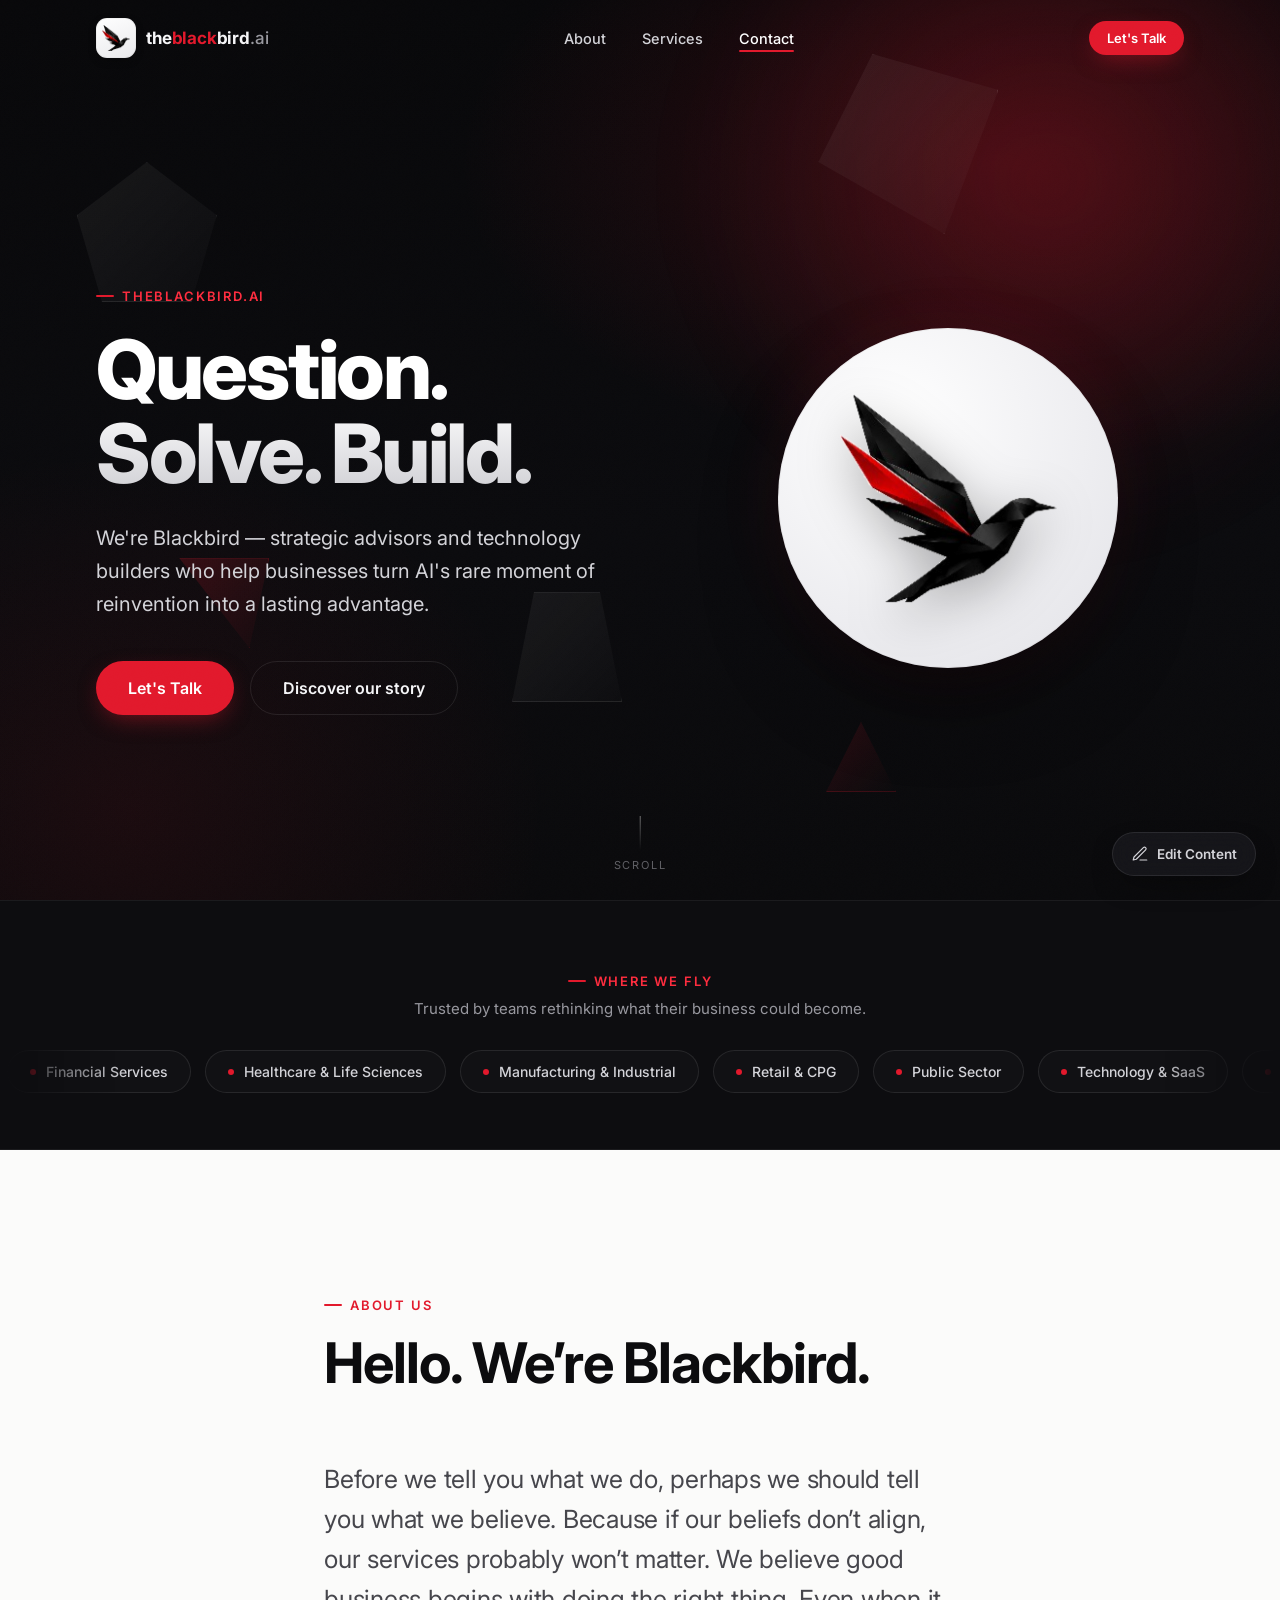
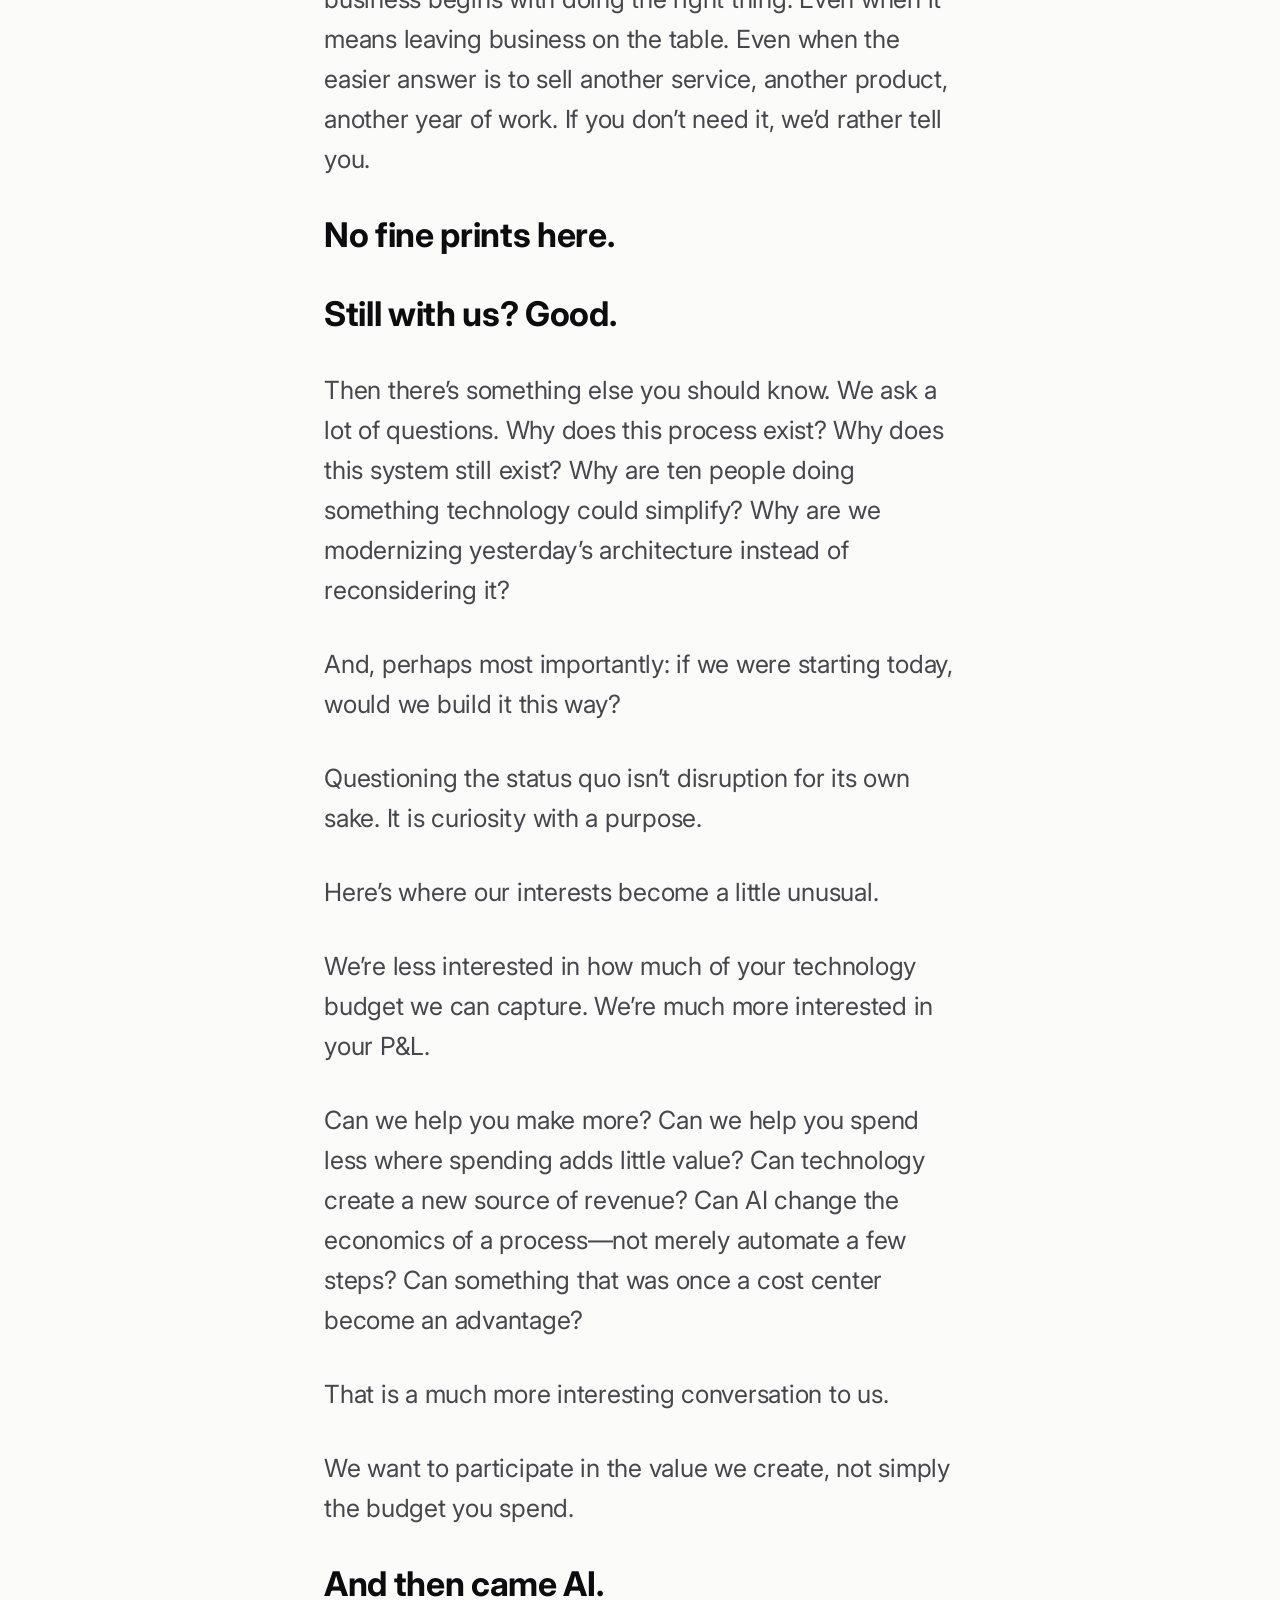
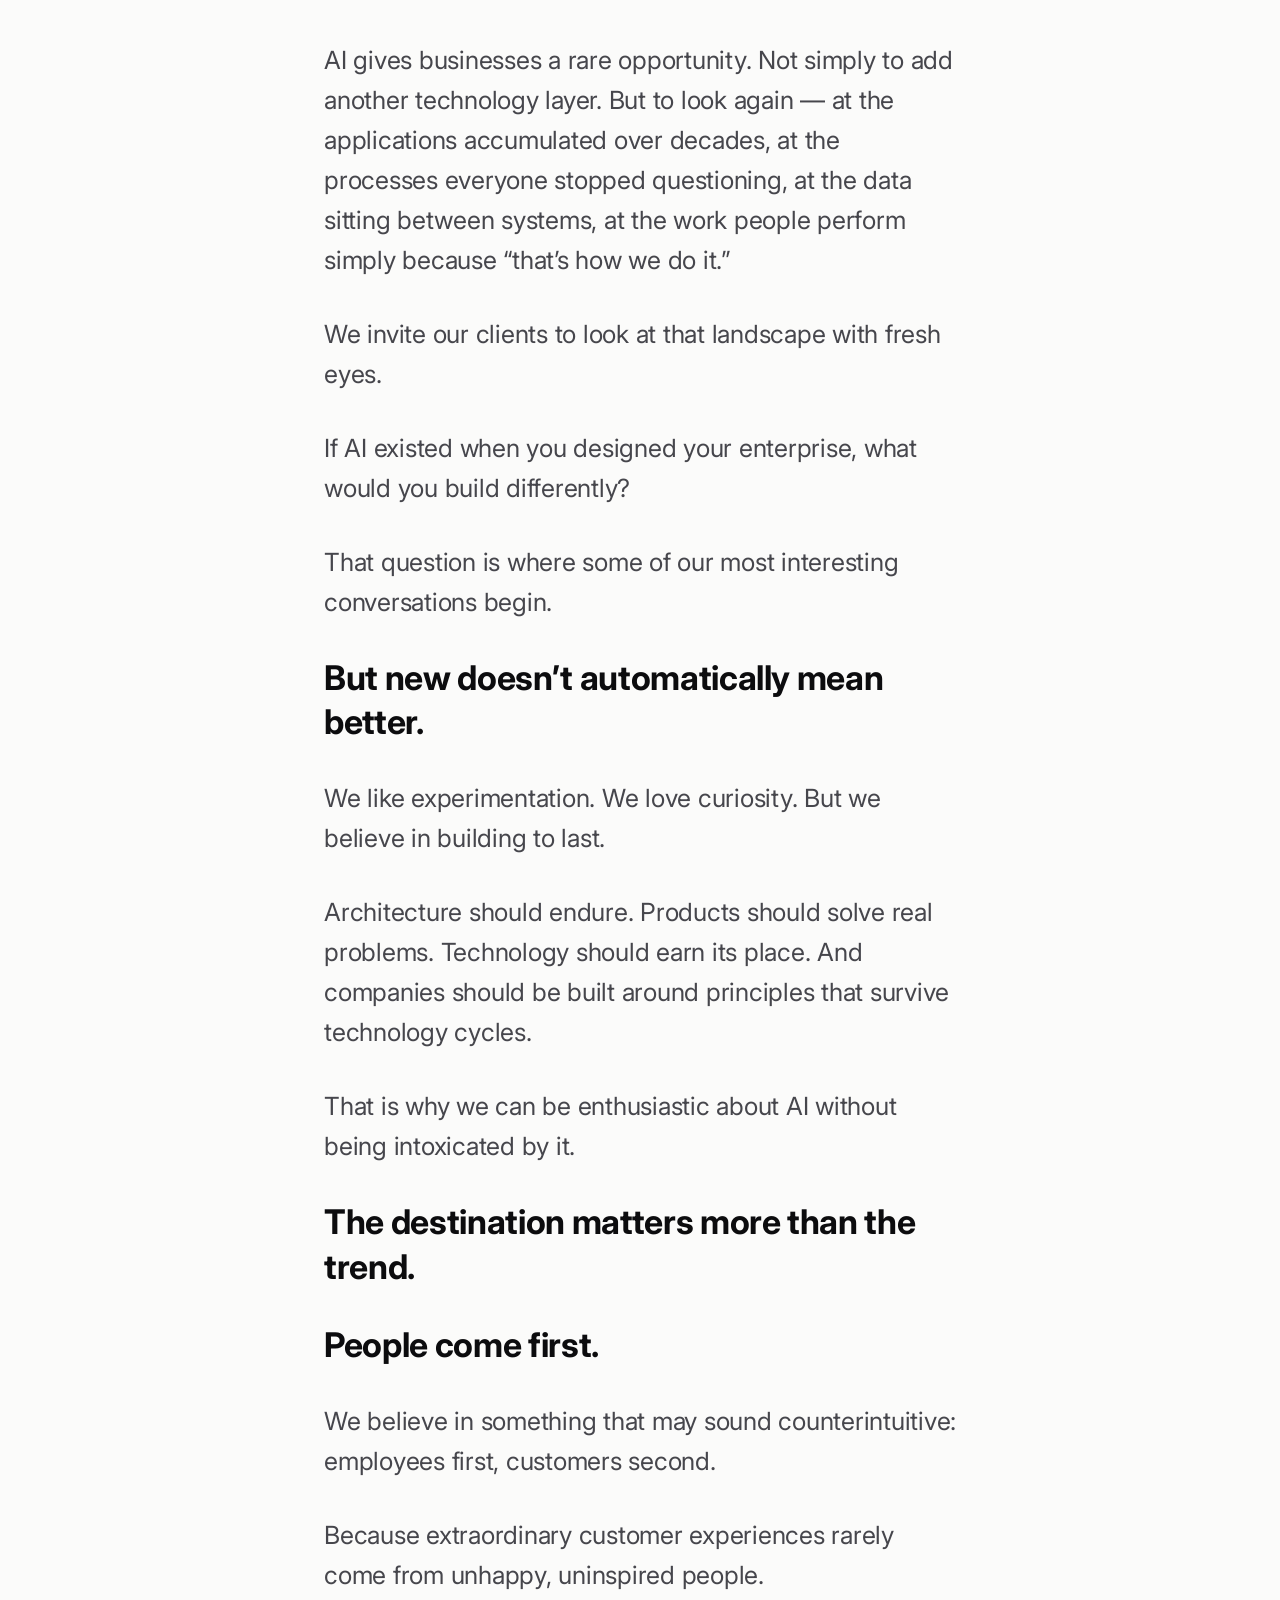
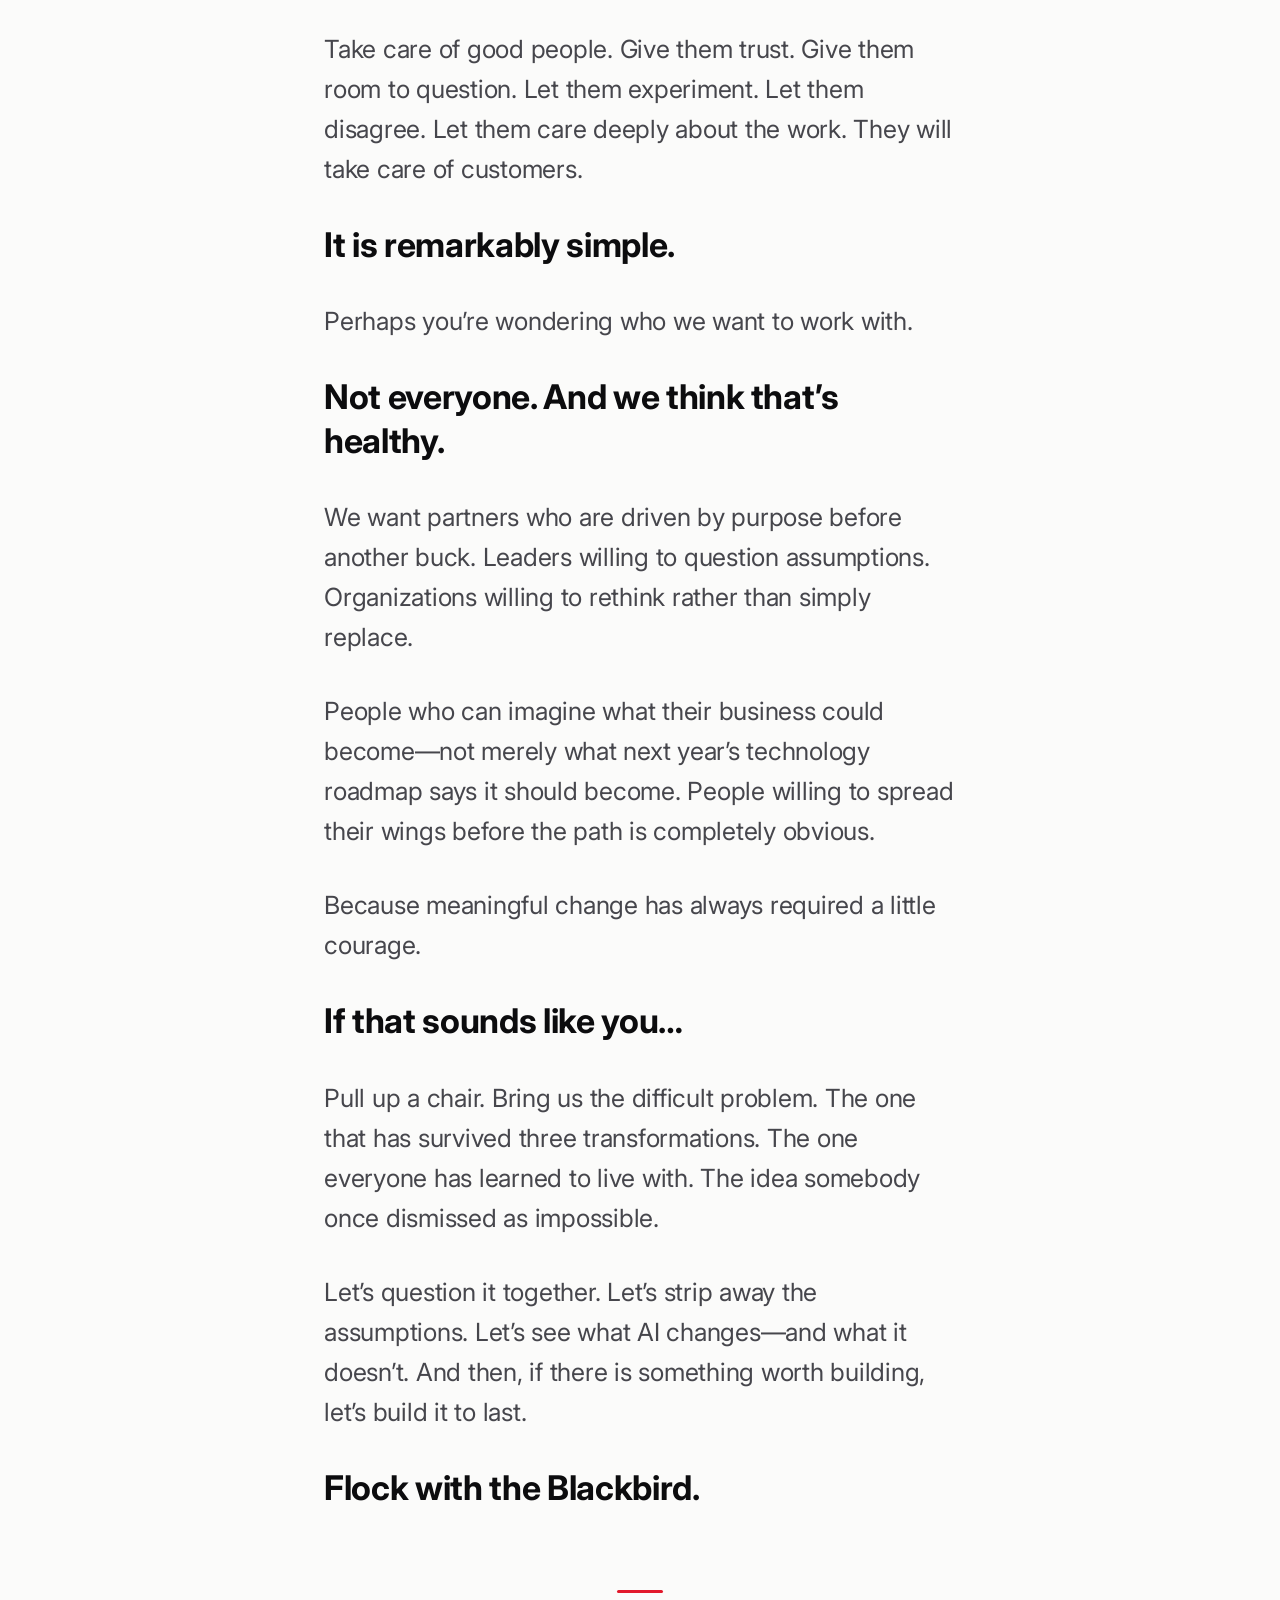
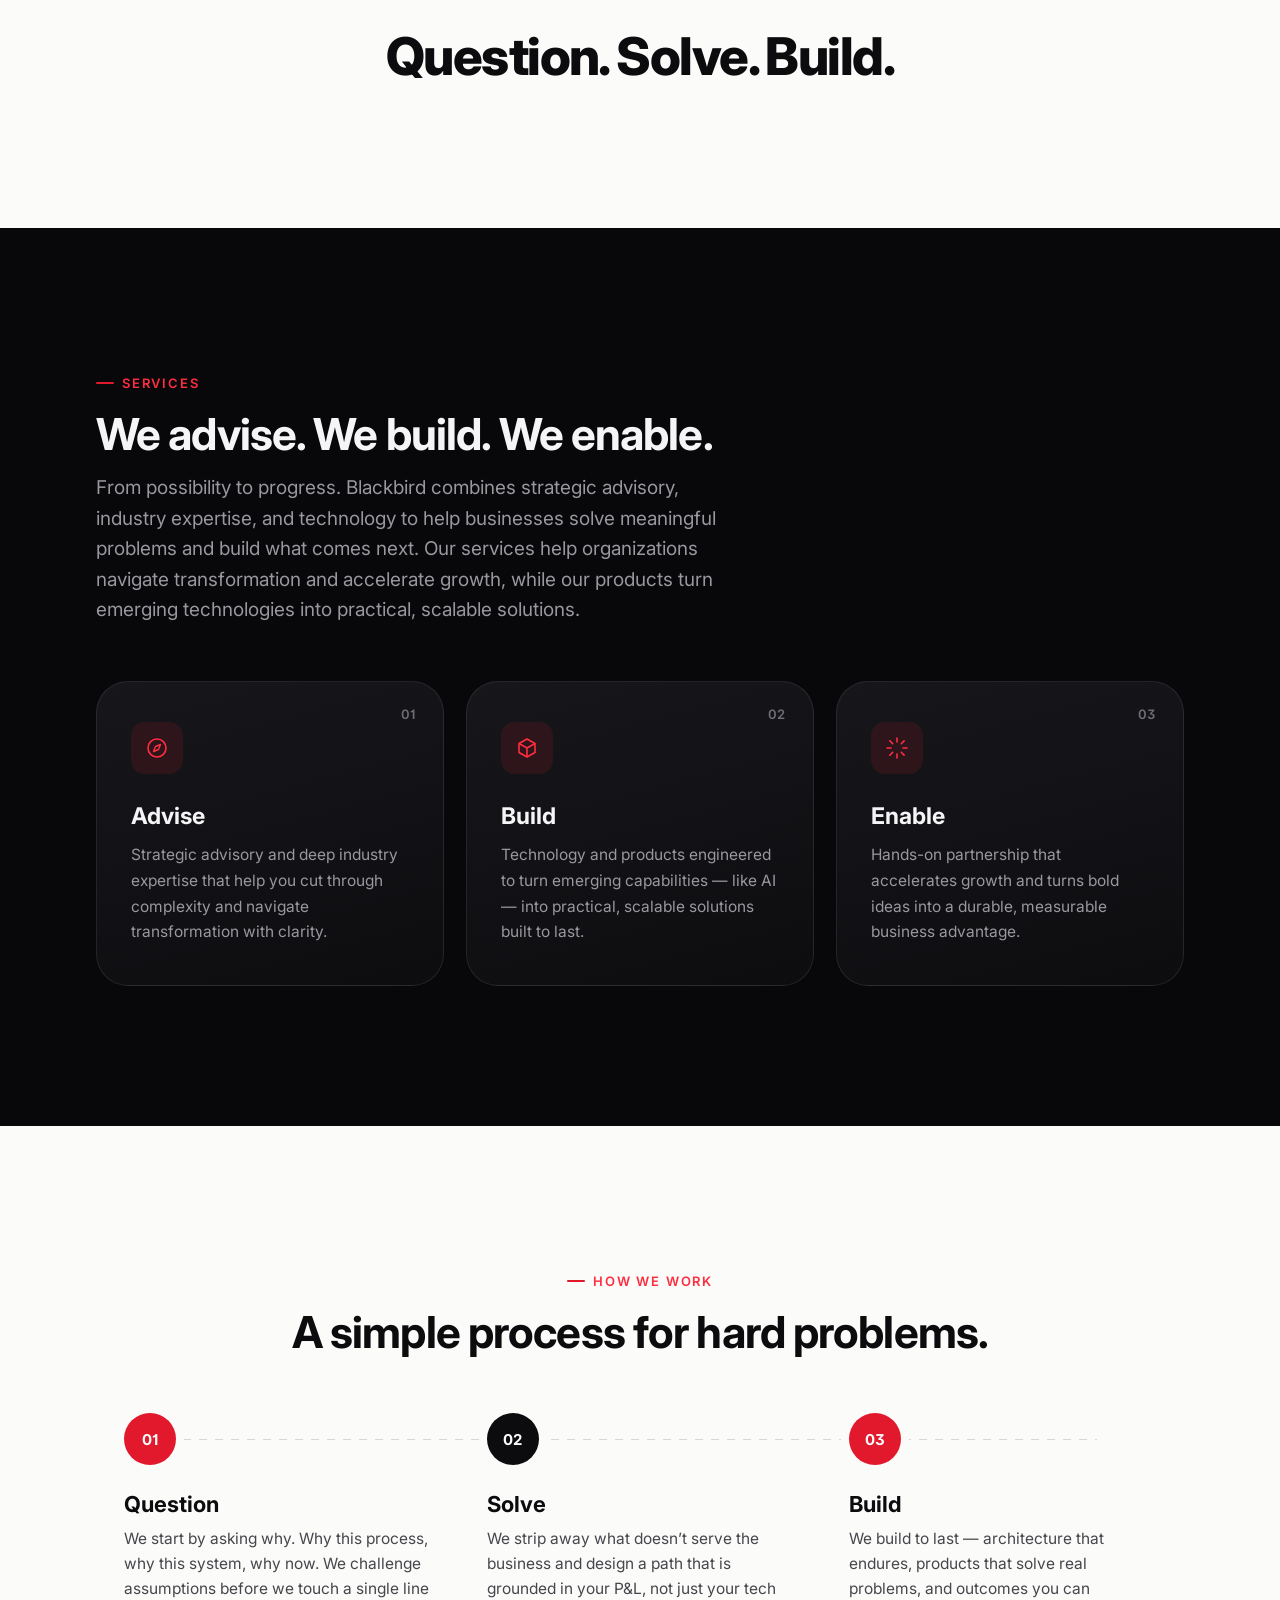
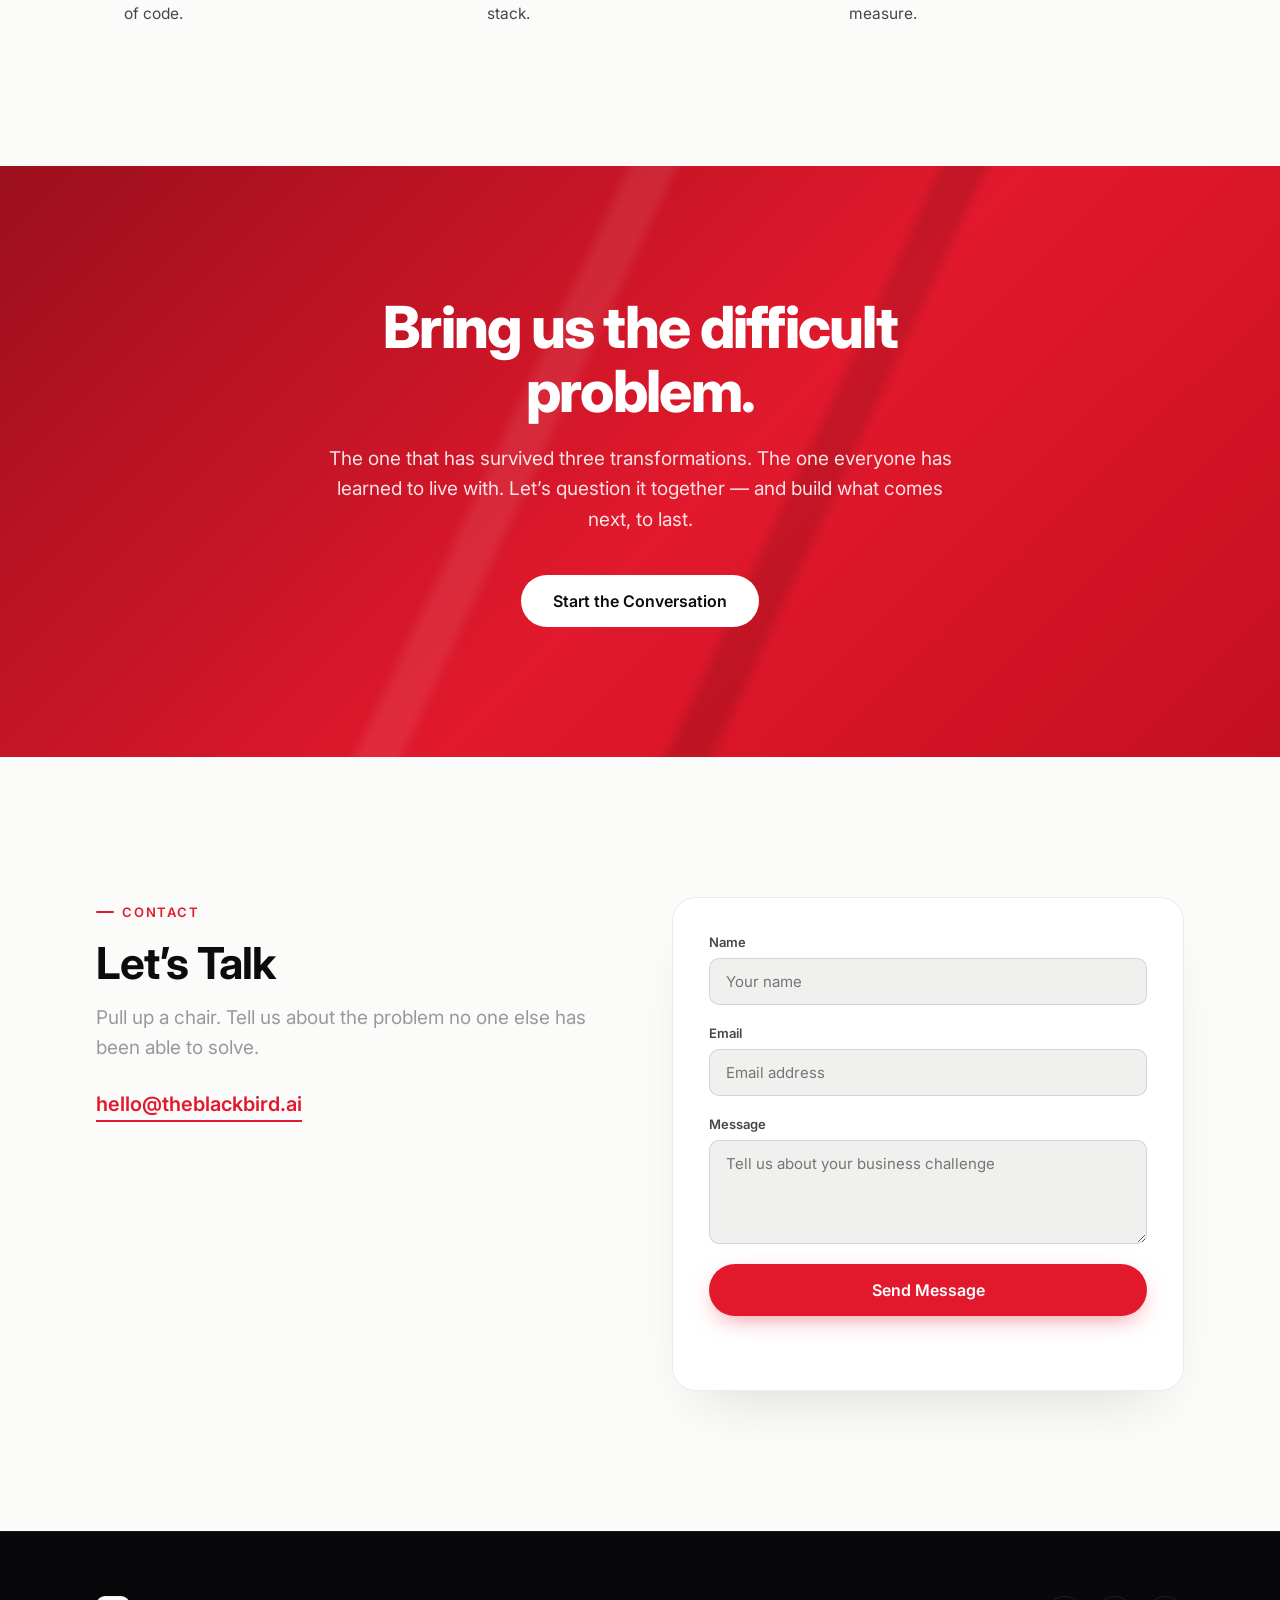
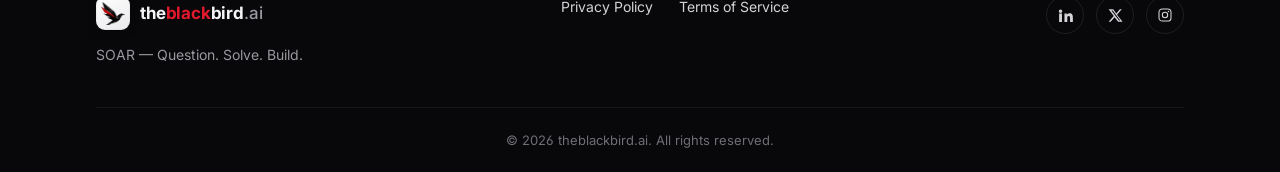
==== index.html @ 2410e918 "Initial Commit" ====
<!DOCTYPE html>
<html lang="en">
<head>
<meta charset="UTF-8" />
<meta name="viewport" content="width=device-width, initial-scale=1.0" />
<title>theblackbird.ai &mdash; Question. Solve. Build.</title>
<meta name="description" content="Blackbird combines strategic advisory, industry expertise, and technology to help businesses solve meaningful problems and build what comes next." />
<meta name="theme-color" content="#0a0a0b" />
<link rel="icon" type="image/png" href="assets/logo-mark.png" />
<link rel="preconnect" href="https://fonts.googleapis.com" />
<link rel="preconnect" href="https://fonts.gstatic.com" crossorigin />
<link href="https://fonts.googleapis.com/css2?family=Inter:wght@300;400;500;600;700;800&display=swap" rel="stylesheet" />
<link rel="stylesheet" href="css/styles.css" />
</head>
<body>
<a class="skip-link" href="#main">Skip to content</a>

<div class="noise-overlay" aria-hidden="true"></div>

<!-- ============ HEADER ============ -->
<header class="site-header" id="site-header">
  <div class="container header-inner">
    <a class="brand" href="#top" aria-label="theblackbird.ai home">
      <span class="logo-chip">
        <img src="assets/logo-mark.png" alt="" class="brand-mark" />
      </span>
      <span class="brand-word">the<span class="accent">black</span>bird<span class="brand-tld">.ai</span></span>
    </a>

    <nav class="main-nav" id="main-nav" aria-label="Primary">
      <ul class="nav-list" id="nav-list" data-list="nav.links"></ul>
    </nav>

    <div class="header-actions">
      <a class="btn btn-primary btn-sm" id="nav-cta" data-bind="nav.ctaLabel" data-bind-attr="href:nav.ctaHref" href="#contact">Let's Talk</a>
      <button class="nav-toggle" id="nav-toggle" aria-label="Open menu" aria-expanded="false" aria-controls="mobile-nav">
        <span></span><span></span><span></span>
      </button>
    </div>
  </div>

  <div class="mobile-nav" id="mobile-nav">
    <ul class="mobile-nav-list" id="mobile-nav-list" data-list="nav.links"></ul>
    <a class="btn btn-primary btn-lg" id="mobile-nav-cta" data-bind="nav.ctaLabel" data-bind-attr="href:nav.ctaHref" href="#contact">Let's Talk</a>
  </div>
</header>

<main id="main">

  <!-- ============ HERO ============ -->
  <section class="hero" id="top">
    <div class="hero-glow" aria-hidden="true"></div>
    <div class="hero-shards" aria-hidden="true">
      <span class="shard shard-1"></span>
      <span class="shard shard-2"></span>
      <span class="shard shard-3"></span>
      <span class="shard shard-4"></span>
      <span class="shard shard-5"></span>
    </div>

    <div class="container hero-inner">
      <div class="hero-copy reveal">
        <p class="eyebrow" data-bind="hero.eyebrow">theblackbird.ai</p>
        <h1 class="hero-heading" data-bind="hero.heading">Question. Solve. Build.</h1>
        <p class="hero-sub" data-bind="hero.subheading">
          We're Blackbird &mdash; strategic advisors and technology builders who help
          businesses turn AI's rare moment of reinvention into a lasting advantage.
        </p>
        <div class="hero-ctas">
          <a class="btn btn-primary btn-lg" data-bind="hero.primaryCtaLabel" data-bind-attr="href:hero.primaryCtaHref" href="#contact">Let's Talk</a>
          <a class="btn btn-ghost btn-lg" data-bind="hero.secondaryCtaLabel" data-bind-attr="href:hero.secondaryCtaHref" href="#about">
            <span data-bind="hero.secondaryCtaLabel">Discover our story</span>
            <svg width="16" height="16" viewBox="0 0 16 16" fill="none"><path d="M3 8h10M9 4l4 4-4 4" stroke="currentColor" stroke-width="1.5" stroke-linecap="round" stroke-linejoin="round"/></svg>
          </a>
        </div>
      </div>

      <div class="hero-visual reveal" id="hero-visual">
        <div class="hero-visual-glow"></div>
        <div class="hero-logo-plate">
          <img src="assets/logo-mark.png" alt="Blackbird logo mark" class="hero-logo" id="hero-logo" />
        </div>
      </div>
    </div>

    <div class="scroll-cue" aria-hidden="true">
      <span></span>
      <p>Scroll</p>
    </div>
  </section>

  <!-- ============ INDUSTRIES / SOCIAL PROOF ============ -->
  <section class="industries" id="industries">
    <div class="container">
      <p class="eyebrow eyebrow-center" data-bind="industries.heading">Where We Fly</p>
      <p class="industries-sub" data-bind="industries.subheading">Trusted by teams rethinking what their business could become.</p>
    </div>
    <div class="marquee" aria-hidden="false">
      <div class="marquee-track" id="industries-track" data-list="industries.items"></div>
      <div class="marquee-track" id="industries-track-2" data-list="industries.items" aria-hidden="true"></div>
    </div>
  </section>

  <!-- ============ ABOUT (manifesto scroll) ============ -->
  <section class="about" id="about">
    <div class="container about-inner">
      <p class="eyebrow" data-bind="about.eyebrow">About Us</p>
      <h2 class="section-heading" data-bind="about.heading">Hello. We&rsquo;re Blackbird.</h2>

      <div class="about-copy" id="about-copy" data-list="about.paragraphs"></div>

      <p class="about-closing" data-bind="about.closingLine">Question. Solve. Build.</p>
    </div>
  </section>

  <!-- ============ SERVICES (bento) ============ -->
  <section class="services" id="services">
    <div class="container">
      <div class="section-head">
        <p class="eyebrow" data-bind="services.eyebrow">Services</p>
        <h2 class="section-heading" data-bind="services.heading">We advise. We build. We enable.</h2>
        <p class="section-sub" data-bind="services.subheading">From possibility to progress.</p>
      </div>

      <div class="bento-grid" id="pillars-grid" data-list="services.pillars"></div>
    </div>
  </section>

  <!-- ============ HOW WE WORK (timeline) ============ -->
  <section class="timeline-section" id="how-it-works">
    <div class="container">
      <div class="section-head">
        <p class="eyebrow" data-bind="timeline.eyebrow">How We Work</p>
        <h2 class="section-heading" data-bind="timeline.heading">A simple process for hard problems.</h2>
      </div>

      <div class="timeline" id="timeline-list" data-list="timeline.steps"></div>
    </div>
  </section>

  <!-- ============ CLOSING CTA ============ -->
  <section class="closing-cta">
    <div class="closing-shards" aria-hidden="true"></div>
    <div class="container closing-inner">
      <h2 class="closing-heading" data-bind="closing.heading">Bring us the difficult problem.</h2>
      <p class="closing-sub" data-bind="closing.subheading">The one that has survived three transformations.</p>
      <a class="btn btn-invert btn-lg" data-bind="closing.ctaLabel" data-bind-attr="href:closing.ctaHref" href="#contact">Start the Conversation</a>
    </div>
  </section>

  <!-- ============ CONTACT ============ -->
  <section class="contact" id="contact">
    <div class="container contact-inner">
      <div class="contact-info reveal">
        <p class="eyebrow" data-bind="contact.eyebrow">Contact</p>
        <h2 class="section-heading" data-bind="contact.heading">Let&rsquo;s Talk</h2>
        <p class="section-sub" data-bind="contact.subheading">Pull up a chair. Tell us about the problem no one else has been able to solve.</p>
        <a class="contact-email" id="contact-email" data-bind="contact.email" data-bind-attr="href:contact.emailHref" href="mailto:hello@theblackbird.ai">hello@theblackbird.ai</a>
      </div>

      <form class="contact-form reveal" id="contact-form">
        <div class="field">
          <label for="cf-name">Name</label>
          <input type="text" id="cf-name" name="name" required data-bind-attr="placeholder:contact.formNamePlaceholder" placeholder="Your name" />
        </div>
        <div class="field">
          <label for="cf-email">Email</label>
          <input type="email" id="cf-email" name="email" required data-bind-attr="placeholder:contact.formEmailPlaceholder" placeholder="Email address" />
        </div>
        <div class="field">
          <label for="cf-message">Message</label>
          <textarea id="cf-message" name="message" rows="4" required data-bind-attr="placeholder:contact.formMessagePlaceholder" placeholder="Tell us about your business challenge"></textarea>
        </div>
        <button type="submit" class="btn btn-primary btn-lg btn-block" id="contact-submit">
          <span data-bind="contact.ctaLabel">Send Message</span>
        </button>
        <p class="form-note" id="form-note" role="status" aria-live="polite"></p>
      </form>
    </div>
  </section>

</main>

<!-- ============ FOOTER ============ -->
<footer class="site-footer">
  <div class="container footer-inner">
    <div class="footer-brand">
      <a class="brand" href="#top" aria-label="theblackbird.ai home">
        <span class="logo-chip logo-chip-sm">
          <img src="assets/logo-mark.png" alt="" class="brand-mark" />
        </span>
        <span class="brand-word">the<span class="accent">black</span>bird<span class="brand-tld">.ai</span></span>
      </a>
      <p class="footer-tagline"><span data-bind="footer.tagline">SOAR</span> &mdash; <span data-bind="footer.description">Question. Solve. Build.</span></p>
    </div>

    <ul class="footer-links" id="footer-links" data-list="footer.links"></ul>

    <ul class="footer-social" id="footer-social" data-list="footer.social"></ul>
  </div>
  <div class="container">
    <p class="footer-copyright" id="footer-copyright" data-bind="footer.copyright">&copy; 2026 theblackbird.ai. All rights reserved.</p>
  </div>
</footer>

<a class="admin-fab" href="admin.html" title="Edit site content" aria-label="Edit site content">
  <svg width="18" height="18" viewBox="0 0 24 24" fill="none"><path d="M12 20h9" stroke="currentColor" stroke-width="1.6" stroke-linecap="round"/><path d="M16.5 3.5a2.12 2.12 0 0 1 3 3L7 19l-4 1 1-4L16.5 3.5Z" stroke="currentColor" stroke-width="1.6" stroke-linecap="round" stroke-linejoin="round"/></svg>
  <span>Edit Content</span>
</a>

<script src="js/content.js"></script>
<script src="js/content-store.js"></script>
<script src="js/main.js"></script>
</body>
</html>
---- css/styles.css ----
/* ==========================================================================
   theblackbird.ai — Stylesheet
   Design language: dark obsidian + crimson accent + off-white, inspired by
   the faceted Blackbird logo. Apple-style pacing: generous whitespace,
   large type, alternating light/dark sections, subtle motion.
   ========================================================================== */

/* ---------- Reset ---------- */
*, *::before, *::after { box-sizing: border-box; }
html { scroll-behavior: smooth; }
body, h1, h2, h3, h4, p, figure, blockquote, ul, ol, dl, dd { margin: 0; }
ul, ol { padding: 0; list-style: none; }
img, svg { display: block; max-width: 100%; }
a { color: inherit; text-decoration: none; }
button, input, textarea { font: inherit; color: inherit; }
button { cursor: pointer; background: none; border: none; }

/* ---------- Design tokens ---------- */
:root {
  --c-black: #08080a;
  --c-black-soft: #0d0d10;
  --c-charcoal: #17171b;
  --c-charcoal-2: #202024;
  --c-line: rgba(255, 255, 255, 0.09);
  --c-line-soft: rgba(255, 255, 255, 0.06);
  --c-white: #f5f5f7;
  --c-white-dim: #d3d3d8;
  --c-muted: #98989f;
  --c-muted-dark: #6e6e76;
  --c-red: #e2192c;
  --c-red-bright: #ff2d3f;
  --c-red-dark: #9c0f1e;
  --c-paper: #fbfbfa;
  --c-paper-dim: #f0f0ee;
  --c-ink: #0c0c0e;
  --c-ink-soft: #46464c;

  --radius-xl: 32px;
  --radius-lg: 24px;
  --radius-md: 16px;
  --radius-sm: 10px;
  --radius-pill: 999px;

  --container: 1216px;
  --gutter: clamp(20px, 5vw, 64px);

  --font: "Inter", -apple-system, BlinkMacSystemFont, "Segoe UI", Helvetica, Arial, sans-serif;

  --ease: cubic-bezier(0.22, 1, 0.36, 1);
  --dur-fast: 0.25s;
  --dur-med: 0.55s;
  --dur-slow: 0.9s;
}

/* ---------- Base ---------- */
html, body { height: 100%; }
body {
  font-family: var(--font);
  background: var(--c-black);
  color: var(--c-white);
  -webkit-font-smoothing: antialiased;
  -moz-osx-font-smoothing: grayscale;
  font-feature-settings: "ss01" on, "cv01" on;
  overflow-x: hidden;
}

.container {
  width: 100%;
  max-width: var(--container);
  margin-inline: auto;
  padding-inline: var(--gutter);
}

.skip-link {
  position: absolute;
  left: -999px;
  top: 0;
  background: var(--c-red);
  color: #fff;
  padding: 12px 20px;
  border-radius: 0 0 8px 0;
  z-index: 999;
}
.skip-link:focus { left: 0; }

.noise-overlay {
  position: fixed;
  inset: 0;
  pointer-events: none;
  z-index: 9999;
  opacity: 0.025;
  mix-blend-mode: overlay;
  background-image: url("data:image/svg+xml,%3Csvg xmlns='http://www.w3.org/2000/svg' width='120' height='120'%3E%3Cfilter id='n'%3E%3CfeTurbulence type='fractalNoise' baseFrequency='0.9' numOctaves='2' stitchTiles='stitch'/%3E%3C/filter%3E%3Crect width='100%25' height='100%25' filter='url(%23n)'/%3E%3C/svg%3E");
}

::selection { background: var(--c-red); color: #fff; }

/* ---------- Eyebrow / headings ---------- */
.eyebrow {
  display: inline-flex;
  align-items: center;
  gap: 8px;
  font-size: 13px;
  font-weight: 600;
  letter-spacing: 0.14em;
  text-transform: uppercase;
  color: var(--c-red-bright);
  margin-bottom: 18px;
}
.eyebrow::before {
  content: "";
  width: 18px;
  height: 2px;
  background: var(--c-red);
  border-radius: 2px;
}
.eyebrow-center { justify-content: center; width: 100%; display: flex; }
.about .eyebrow, .contact-info .eyebrow { color: var(--c-red); }

.section-heading {
  font-size: clamp(28px, 4vw, 44px);
  font-weight: 700;
  letter-spacing: -0.02em;
  line-height: 1.15;
}
.section-sub {
  margin-top: 14px;
  font-size: clamp(16px, 1.6vw, 19px);
  color: var(--c-muted);
  max-width: 620px;
  line-height: 1.6;
}
.section-head { margin-bottom: 56px; }
.section-head.center { text-align: center; margin-inline: auto; }

/* ---------- Buttons ---------- */
.btn {
  display: inline-flex;
  align-items: center;
  justify-content: center;
  gap: 8px;
  font-weight: 600;
  font-size: 15px;
  border-radius: var(--radius-pill);
  padding: 14px 28px;
  transition: transform var(--dur-fast) var(--ease), box-shadow var(--dur-fast) var(--ease), background var(--dur-fast) var(--ease), color var(--dur-fast) var(--ease), border-color var(--dur-fast) var(--ease);
  white-space: nowrap;
}
.btn svg { transition: transform var(--dur-fast) var(--ease); }
.btn:hover svg { transform: translateX(3px); }
.btn:active { transform: scale(0.97); }

.btn-primary {
  background: var(--c-red);
  color: #fff;
  box-shadow: 0 8px 24px -8px rgba(226, 25, 44, 0.55);
}
.btn-primary:hover { background: var(--c-red-bright); box-shadow: 0 10px 30px -6px rgba(255, 45, 63, 0.65); transform: translateY(-2px); }

.btn-ghost {
  background: transparent;
  color: var(--c-white);
  border: 1px solid var(--c-line);
}
.btn-ghost:hover { border-color: rgba(255,255,255,0.35); background: rgba(255,255,255,0.04); transform: translateY(-2px); }

.btn-invert {
  background: #fff;
  color: var(--c-ink);
}
.btn-invert:hover { background: var(--c-ink); color: #fff; transform: translateY(-2px); }

.btn-sm { padding: 9px 18px; font-size: 13px; }
.btn-lg { padding: 16px 32px; font-size: 16px; }
.btn-block { width: 100%; }

/* ---------- Header ---------- */
.site-header {
  position: fixed;
  inset-inline: 0;
  top: 0;
  z-index: 500;
  padding-block: 18px;
  transition: padding var(--dur-fast) var(--ease), background var(--dur-fast) var(--ease), border-color var(--dur-fast) var(--ease);
  border-bottom: 1px solid transparent;
}
.site-header.scrolled {
  padding-block: 12px;
  background: rgba(8, 8, 10, 0.72);
  backdrop-filter: blur(18px) saturate(160%);
  -webkit-backdrop-filter: blur(18px) saturate(160%);
  border-bottom: 1px solid var(--c-line-soft);
}
.header-inner { display: flex; align-items: center; justify-content: space-between; gap: 24px; }

.brand { display: flex; align-items: center; gap: 10px; }
.logo-chip {
  display: inline-flex;
  align-items: center;
  justify-content: center;
  width: 40px;
  height: 40px;
  flex-shrink: 0;
  background: linear-gradient(155deg, #ffffff, #e9e9ec);
  border-radius: 11px;
  padding: 6px;
  box-shadow: 0 3px 10px -2px rgba(0,0,0,0.35), inset 0 0 0 1px rgba(0,0,0,0.04);
}
.logo-chip-sm { width: 34px; height: 34px; border-radius: 9px; padding: 5px; }
.brand-mark { width: 100%; height: 100%; object-fit: contain; display: block; }
.brand-word { font-weight: 700; font-size: 17px; letter-spacing: -0.01em; }
.brand-word .accent { color: var(--c-red); }
.brand-word .brand-tld { color: var(--c-muted); font-weight: 500; }

.main-nav { display: flex; }
.nav-list { display: flex; gap: 4px; }
.nav-list li a {
  display: inline-block;
  padding: 9px 16px;
  font-size: 14.5px;
  font-weight: 500;
  color: var(--c-white-dim);
  border-radius: var(--radius-pill);
  transition: color var(--dur-fast) var(--ease), background var(--dur-fast) var(--ease);
  position: relative;
}
.nav-list li a:hover { color: #fff; background: rgba(255,255,255,0.06); }
.nav-list li a.active { color: #fff; }
.nav-list li a.active::after {
  content: "";
  position: absolute;
  left: 16px; right: 16px; bottom: 4px;
  height: 2px;
  background: var(--c-red);
  border-radius: 2px;
}

.header-actions { display: flex; align-items: center; gap: 14px; }

.nav-toggle {
  display: none;
  flex-direction: column;
  gap: 5px;
  padding: 8px;
}
.nav-toggle span { width: 22px; height: 2px; background: #fff; border-radius: 2px; transition: transform var(--dur-fast) var(--ease), opacity var(--dur-fast) var(--ease); }
.nav-toggle[aria-expanded="true"] span:nth-child(1) { transform: translateY(7px) rotate(45deg); }
.nav-toggle[aria-expanded="true"] span:nth-child(2) { opacity: 0; }
.nav-toggle[aria-expanded="true"] span:nth-child(3) { transform: translateY(-7px) rotate(-45deg); }

.mobile-nav {
  position: fixed;
  inset: 0;
  top: 0;
  background: rgba(8,8,10,0.98);
  backdrop-filter: blur(20px);
  display: flex;
  flex-direction: column;
  align-items: center;
  justify-content: center;
  gap: 28px;
  transform: translateY(-100%);
  opacity: 0;
  transition: transform var(--dur-med) var(--ease), opacity var(--dur-med) var(--ease);
  z-index: 400;
  pointer-events: none;
}
.mobile-nav.open { transform: translateY(0); opacity: 1; pointer-events: auto; }
.mobile-nav-list { display: flex; flex-direction: column; align-items: center; gap: 10px; }
.mobile-nav-list a { font-size: 28px; font-weight: 600; padding: 6px 0; }

/* ---------- Reveal animation ---------- */
.reveal, .reveal-line, .reveal-item { opacity: 0; transform: translateY(28px); transition: opacity var(--dur-slow) var(--ease), transform var(--dur-slow) var(--ease); }
.reveal.in-view, .reveal-line.in-view, .reveal-item.in-view { opacity: 1; transform: translateY(0); }

@media (prefers-reduced-motion: reduce) {
  html { scroll-behavior: auto; }
  .reveal, .reveal-line, .reveal-item, .shard, .marquee-track { transition: none !important; animation: none !important; transform: none !important; opacity: 1 !important; }
}

/* ---------- Hero ---------- */
.hero {
  position: relative;
  min-height: 100svh;
  display: flex;
  align-items: center;
  padding-top: 96px;
  overflow: hidden;
  background:
    radial-gradient(ellipse 900px 500px at 78% 18%, rgba(226,25,44,0.16), transparent 60%),
    radial-gradient(ellipse 700px 600px at 10% 90%, rgba(226,25,44,0.08), transparent 60%),
    linear-gradient(180deg, #08080a 0%, #0b0b0e 60%, #0a0a0c 100%);
}
.hero-glow {
  position: absolute;
  top: -20%; right: -10%;
  width: 720px; height: 720px;
  background: radial-gradient(circle, rgba(226,25,44,0.22) 0%, transparent 70%);
  filter: blur(40px);
  pointer-events: none;
}
.hero-shards { position: absolute; inset: 0; pointer-events: none; }
.shard {
  position: absolute;
  background: linear-gradient(135deg, rgba(255,255,255,0.06), rgba(255,255,255,0.01));
  border: 1px solid rgba(255,255,255,0.07);
  animation: float 9s ease-in-out infinite;
}
.shard-1 { width: 140px; height: 140px; top: 18%; left: 6%; clip-path: polygon(50% 0%, 100% 38%, 82% 100%, 18% 100%, 0% 38%); animation-delay: 0s; }
.shard-2 { width: 90px; height: 90px; top: 62%; left: 14%; clip-path: polygon(0 0, 100% 0, 78% 100%); animation-delay: 1.4s; background: linear-gradient(135deg, rgba(226,25,44,0.18), rgba(226,25,44,0.02)); border-color: rgba(226,25,44,0.18); }
.shard-3 { width: 180px; height: 180px; top: 6%; right: 22%; clip-path: polygon(30% 0, 100% 20%, 70% 100%, 0 60%); animation-delay: 2.6s; }
.shard-4 { width: 70px; height: 70px; bottom: 12%; right: 30%; clip-path: polygon(50% 0, 100% 100%, 0 100%); animation-delay: 0.8s; background: linear-gradient(135deg, rgba(226,25,44,0.14), transparent); border-color: rgba(226,25,44,0.14); }
.shard-5 { width: 110px; height: 110px; bottom: 22%; left: 40%; clip-path: polygon(20% 0, 80% 0, 100% 100%, 0 100%); animation-delay: 3.6s; }

@keyframes float {
  0%, 100% { transform: translate3d(0,0,0) rotate(0deg); }
  50% { transform: translate3d(0,-22px,0) rotate(6deg); }
}

.hero-inner { display: grid; grid-template-columns: 1.1fr 0.9fr; align-items: center; gap: 40px; position: relative; z-index: 2; }
.hero-heading {
  font-size: clamp(42px, 6.4vw, 84px);
  font-weight: 800;
  letter-spacing: -0.03em;
  line-height: 1.02;
  margin-top: 6px;
  background: linear-gradient(180deg, #fff 40%, #cfcfd4 100%);
  -webkit-background-clip: text;
  background-clip: text;
  color: transparent;
}
.hero-sub {
  margin-top: 26px;
  font-size: clamp(17px, 1.7vw, 20px);
  color: var(--c-white-dim);
  max-width: 520px;
  line-height: 1.65;
}
.hero-ctas { display: flex; gap: 16px; margin-top: 40px; flex-wrap: wrap; }

.hero-visual { position: relative; display: flex; align-items: center; justify-content: center; }
.hero-visual-glow {
  position: absolute;
  width: 420px; height: 420px;
  background: radial-gradient(circle, rgba(226,25,44,0.28) 0%, transparent 68%);
  filter: blur(20px);
  animation: pulse 5s ease-in-out infinite;
}
@keyframes pulse { 0%, 100% { opacity: 0.7; transform: scale(1); } 50% { opacity: 1; transform: scale(1.08); } }
.hero-logo-plate {
  position: relative;
  z-index: 2;
  width: min(380px, 72%);
  aspect-ratio: 1 / 1;
  border-radius: 50%;
  background: radial-gradient(circle at 34% 28%, #ffffff, #e8e8ec 78%);
  display: flex;
  align-items: center;
  justify-content: center;
  padding: 13%;
  box-shadow: 0 40px 90px -24px rgba(0,0,0,0.6), inset 0 0 0 1px rgba(0,0,0,0.05);
}
.hero-logo {
  width: 100%;
  height: 100%;
  object-fit: contain;
  filter: drop-shadow(0 14px 26px rgba(0,0,0,0.3));
  will-change: transform;
}

.scroll-cue { position: absolute; bottom: 28px; left: 50%; transform: translateX(-50%); display: flex; flex-direction: column; align-items: center; gap: 8px; opacity: 0.6; z-index: 2; }
.scroll-cue span { width: 1px; height: 34px; background: linear-gradient(180deg, rgba(255,255,255,0.7), transparent); position: relative; overflow: hidden; }
.scroll-cue span::after { content: ""; position: absolute; top: -100%; left: 0; width: 100%; height: 60%; background: var(--c-red); animation: scrollcue 2.2s ease-in-out infinite; }
@keyframes scrollcue { 0% { top: -60%; } 100% { top: 100%; } }
.scroll-cue p { font-size: 11px; letter-spacing: 0.16em; text-transform: uppercase; color: var(--c-muted); }

/* ---------- Industries / marquee ---------- */
.industries { padding-block: 72px 56px; background: var(--c-black-soft); border-top: 1px solid var(--c-line-soft); border-bottom: 1px solid var(--c-line-soft); }
.industries-sub { text-align: center; color: var(--c-muted); margin-top: -8px; margin-bottom: 8px; font-size: 15px; }
.marquee { margin-top: 32px; overflow: hidden; -webkit-mask-image: linear-gradient(90deg, transparent, #000 10%, #000 90%, transparent); mask-image: linear-gradient(90deg, transparent, #000 10%, #000 90%, transparent); display: flex; }
.marquee-track { display: flex; gap: 14px; padding-inline: 7px; flex-shrink: 0; animation: marquee 26s linear infinite; }
@keyframes marquee { from { transform: translateX(0); } to { transform: translateX(-100%); } }
.industry-chip {
  display: inline-flex;
  align-items: center;
  gap: 10px;
  padding: 12px 22px;
  border: 1px solid var(--c-line);
  border-radius: var(--radius-pill);
  font-size: 14px;
  font-weight: 500;
  color: var(--c-white-dim);
  white-space: nowrap;
  background: rgba(255,255,255,0.02);
}
.industry-chip::before { content: ""; width: 6px; height: 6px; border-radius: 50%; background: var(--c-red); }

/* ---------- About (manifesto) ---------- */
.about { background: var(--c-paper); color: var(--c-ink); padding-block: 140px; }
.about-inner { max-width: 760px; }
.about .section-heading { color: var(--c-ink); font-size: clamp(34px, 5vw, 56px); margin-bottom: 64px; }
.about-copy { display: flex; flex-direction: column; gap: 34px; }
.about-copy p {
  font-size: clamp(19px, 2.1vw, 25px);
  line-height: 1.6;
  color: var(--c-ink-soft);
  letter-spacing: -0.01em;
}
.about-copy p.emphasis {
  font-size: clamp(24px, 3vw, 34px);
  font-weight: 700;
  color: var(--c-ink);
  line-height: 1.3;
}
.about-closing {
  margin-top: 80px;
  font-size: clamp(30px, 5vw, 52px);
  font-weight: 800;
  letter-spacing: -0.03em;
  color: var(--c-ink);
  text-align: center;
}
.about-closing::before { content: ""; display: block; width: 46px; height: 3px; background: var(--c-red); margin: 0 auto 32px; border-radius: 3px; }

/* ---------- Services / Bento ---------- */
.services { background: var(--c-black); padding-block: 140px; position: relative; }
.bento-grid { display: grid; grid-template-columns: repeat(3, 1fr); gap: 22px; }
.bento-card {
  background: linear-gradient(165deg, var(--c-charcoal), var(--c-black-soft));
  border: 1px solid var(--c-line);
  border-radius: var(--radius-xl);
  padding: 40px 34px;
  position: relative;
  overflow: hidden;
  transition: transform var(--dur-med) var(--ease), border-color var(--dur-fast) var(--ease), box-shadow var(--dur-med) var(--ease);
}
.bento-card::before {
  content: "";
  position: absolute; inset: 0;
  background: radial-gradient(240px 160px at 20% 0%, rgba(226,25,44,0.14), transparent 60%);
  opacity: 0;
  transition: opacity var(--dur-med) var(--ease);
}
.bento-card:hover { transform: translateY(-8px); border-color: rgba(226,25,44,0.35); box-shadow: 0 24px 48px -20px rgba(226,25,44,0.25); }
.bento-card:hover::before { opacity: 1; }
.bento-icon {
  width: 52px; height: 52px;
  display: flex; align-items: center; justify-content: center;
  border-radius: 14px;
  background: rgba(226,25,44,0.12);
  color: var(--c-red-bright);
  margin-bottom: 28px;
  position: relative; z-index: 1;
}
.bento-card h3 { font-size: 23px; font-weight: 700; margin-bottom: 12px; position: relative; z-index: 1; }
.bento-card p { color: var(--c-muted); line-height: 1.65; font-size: 15.5px; position: relative; z-index: 1; }
.bento-index { position: absolute; top: 24px; right: 28px; font-size: 13px; color: var(--c-muted-dark); font-weight: 600; }

/* ---------- Timeline ---------- */
.timeline-section { background: var(--c-paper); color: var(--c-ink); padding-block: 140px; }
.timeline-section .section-head { text-align: center; }
.timeline-section .section-heading { color: var(--c-ink); }
.timeline-section .section-head .section-sub { margin-inline: auto; }
.timeline { display: grid; grid-template-columns: repeat(3, 1fr); gap: 0; position: relative; }
.timeline::before {
  content: "";
  position: absolute;
  top: 26px; left: 8%; right: 8%;
  height: 1px;
  background: repeating-linear-gradient(90deg, var(--c-ink) 0 8px, transparent 8px 16px);
  opacity: 0.15;
}
.timeline-step { position: relative; padding: 0 28px; text-align: left; }
.timeline-number {
  display: inline-flex; align-items: center; justify-content: center;
  width: 52px; height: 52px;
  border-radius: 50%;
  background: var(--c-ink);
  color: var(--c-paper);
  font-weight: 700;
  font-size: 15px;
  margin-bottom: 26px;
  position: relative; z-index: 1;
  box-shadow: 0 0 0 8px var(--c-paper);
}
.timeline-step:nth-child(odd) .timeline-number { background: var(--c-red); }
.timeline-step h3 { font-size: 22px; font-weight: 700; margin-bottom: 10px; }
.timeline-step p { color: var(--c-ink-soft); line-height: 1.6; font-size: 15.5px; }

/* ---------- Closing CTA ---------- */
.closing-cta {
  position: relative;
  overflow: hidden;
  padding-block: 130px;
  background: linear-gradient(135deg, var(--c-red-dark) 0%, var(--c-red) 55%, #c4101f 100%);
  text-align: center;
}
.closing-shards {
  position: absolute; inset: 0;
  background:
    linear-gradient(115deg, transparent 40%, rgba(255,255,255,0.08) 41%, rgba(255,255,255,0.08) 43%, transparent 44%),
    linear-gradient(115deg, transparent 60%, rgba(0,0,0,0.12) 61%, rgba(0,0,0,0.12) 63%, transparent 64%);
}
.closing-inner { position: relative; z-index: 1; max-width: 760px; margin-inline: auto; }
.closing-heading { font-size: clamp(32px, 5.4vw, 58px); font-weight: 800; letter-spacing: -0.03em; line-height: 1.1; color: #fff; }
.closing-sub { margin-top: 20px; font-size: clamp(16px, 1.8vw, 19px); color: rgba(255,255,255,0.88); line-height: 1.6; }
.closing-cta .btn-invert { margin-top: 40px; }

/* ---------- Contact ---------- */
.contact { background: var(--c-paper); color: var(--c-ink); padding-block: 140px; }
.contact-inner { display: grid; grid-template-columns: 1fr 1fr; gap: 64px; align-items: start; }
.contact .section-heading { color: var(--c-ink); }
.contact-email { display: inline-flex; align-items: center; gap: 8px; margin-top: 28px; font-size: 20px; font-weight: 600; color: var(--c-red); border-bottom: 2px solid var(--c-red); padding-bottom: 4px; }
.contact-form { background: #fff; border: 1px solid rgba(0,0,0,0.07); border-radius: var(--radius-lg); padding: 36px; display: flex; flex-direction: column; gap: 20px; box-shadow: 0 30px 60px -30px rgba(0,0,0,0.15); }
.field { display: flex; flex-direction: column; gap: 8px; }
.field label { font-size: 13px; font-weight: 600; color: var(--c-ink-soft); }
.field input, .field textarea {
  border: 1px solid rgba(0,0,0,0.12);
  border-radius: var(--radius-sm);
  padding: 13px 16px;
  font-size: 15px;
  background: var(--c-paper-dim);
  transition: border-color var(--dur-fast) var(--ease), box-shadow var(--dur-fast) var(--ease);
  resize: vertical;
}
.field input:focus, .field textarea:focus { outline: none; border-color: var(--c-red); box-shadow: 0 0 0 4px rgba(226,25,44,0.12); background: #fff; }
.form-note { font-size: 13.5px; color: var(--c-ink-soft); min-height: 18px; }
.form-note.success { color: #1b7a3c; font-weight: 600; }

/* ---------- Footer ---------- */
.site-footer { background: var(--c-black); border-top: 1px solid var(--c-line-soft); padding-top: 64px; }
.footer-inner { display: flex; flex-wrap: wrap; align-items: flex-start; justify-content: space-between; gap: 32px; padding-bottom: 40px; }
.footer-brand { max-width: 320px; }
.footer-tagline { margin-top: 14px; color: var(--c-muted); font-size: 14px; line-height: 1.6; }
.footer-links { display: flex; gap: 26px; flex-wrap: wrap; }
.footer-links a { font-size: 14px; color: var(--c-white-dim); transition: color var(--dur-fast) var(--ease); }
.footer-links a:hover { color: #fff; }
.footer-social { display: flex; gap: 12px; }
.footer-social a {
  width: 38px; height: 38px;
  display: flex; align-items: center; justify-content: center;
  border-radius: 50%;
  border: 1px solid var(--c-line);
  color: var(--c-white-dim);
  transition: color var(--dur-fast) var(--ease), border-color var(--dur-fast) var(--ease), transform var(--dur-fast) var(--ease);
}
.footer-social a:hover { color: #fff; border-color: var(--c-red); transform: translateY(-3px); }
.footer-copyright { text-align: center; padding-block: 24px; border-top: 1px solid var(--c-line-soft); font-size: 13px; color: var(--c-muted-dark); }

/* ---------- Admin FAB ---------- */
.admin-fab {
  position: fixed;
  bottom: 24px; right: 24px;
  z-index: 300;
  display: flex; align-items: center; gap: 8px;
  padding: 12px 18px;
  background: rgba(23,23,27,0.9);
  backdrop-filter: blur(10px);
  border: 1px solid var(--c-line);
  border-radius: var(--radius-pill);
  font-size: 13.5px; font-weight: 600;
  color: var(--c-white-dim);
  box-shadow: 0 12px 30px -12px rgba(0,0,0,0.6);
  transition: transform var(--dur-fast) var(--ease), color var(--dur-fast) var(--ease), border-color var(--dur-fast) var(--ease);
}
.admin-fab:hover { color: #fff; border-color: var(--c-red); transform: translateY(-3px); }

/* ---------- Responsive ---------- */
@media (max-width: 1024px) {
  .hero-inner { grid-template-columns: 1fr; text-align: center; }
  .hero-copy { order: 1; }
  .hero-visual { order: 0; margin-bottom: -20px; }
  .hero-sub { margin-inline: auto; }
  .hero-ctas { justify-content: center; }
  .bento-grid, .timeline { grid-template-columns: 1fr; }
  .timeline::before { display: none; }
  .contact-inner { grid-template-columns: 1fr; }
}

@media (max-width: 860px) {
  .main-nav { display: none; }
  .nav-toggle { display: flex; }
}

@media (max-width: 640px) {
  .hero { padding-top: 110px; }
  .about { padding-block: 90px; }
  .services, .timeline-section, .contact { padding-block: 90px; }
  .closing-cta { padding-block: 90px; }
  .admin-fab span { display: none; }
  .admin-fab { padding: 14px; }
}
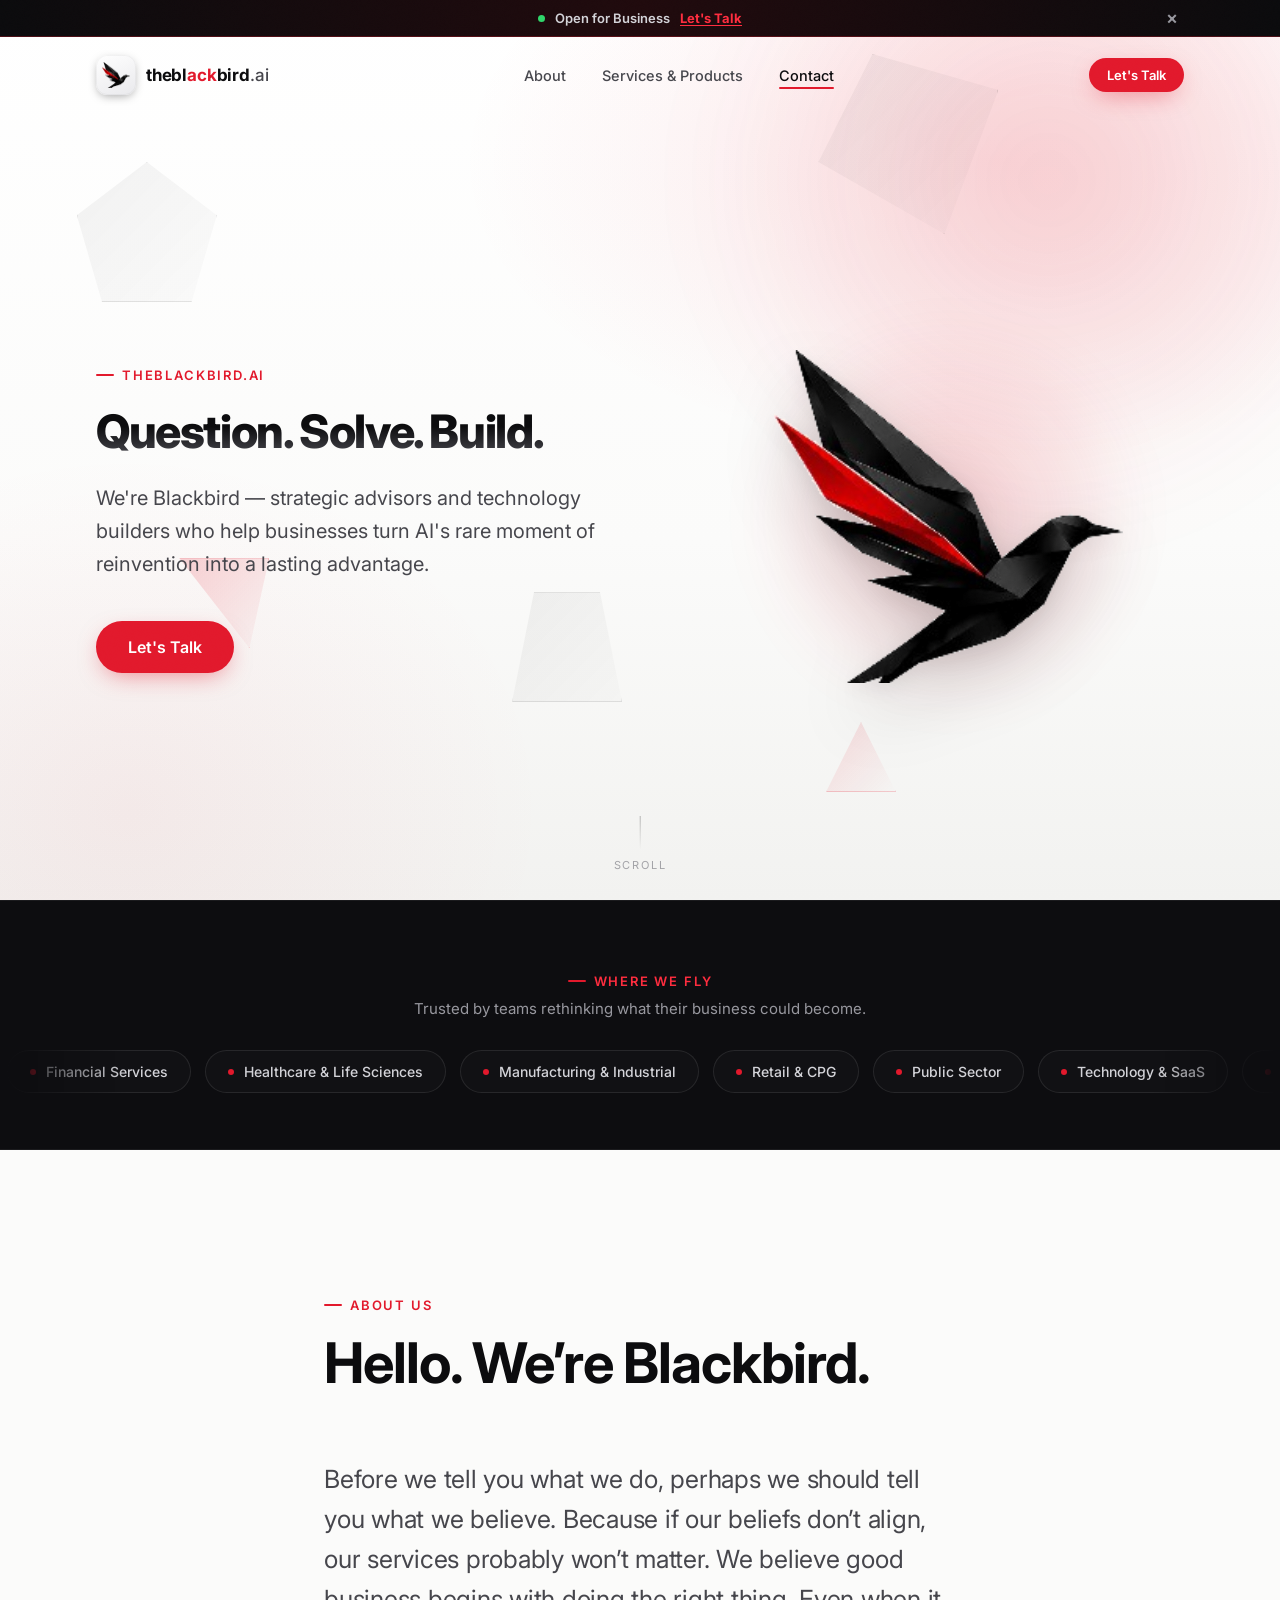
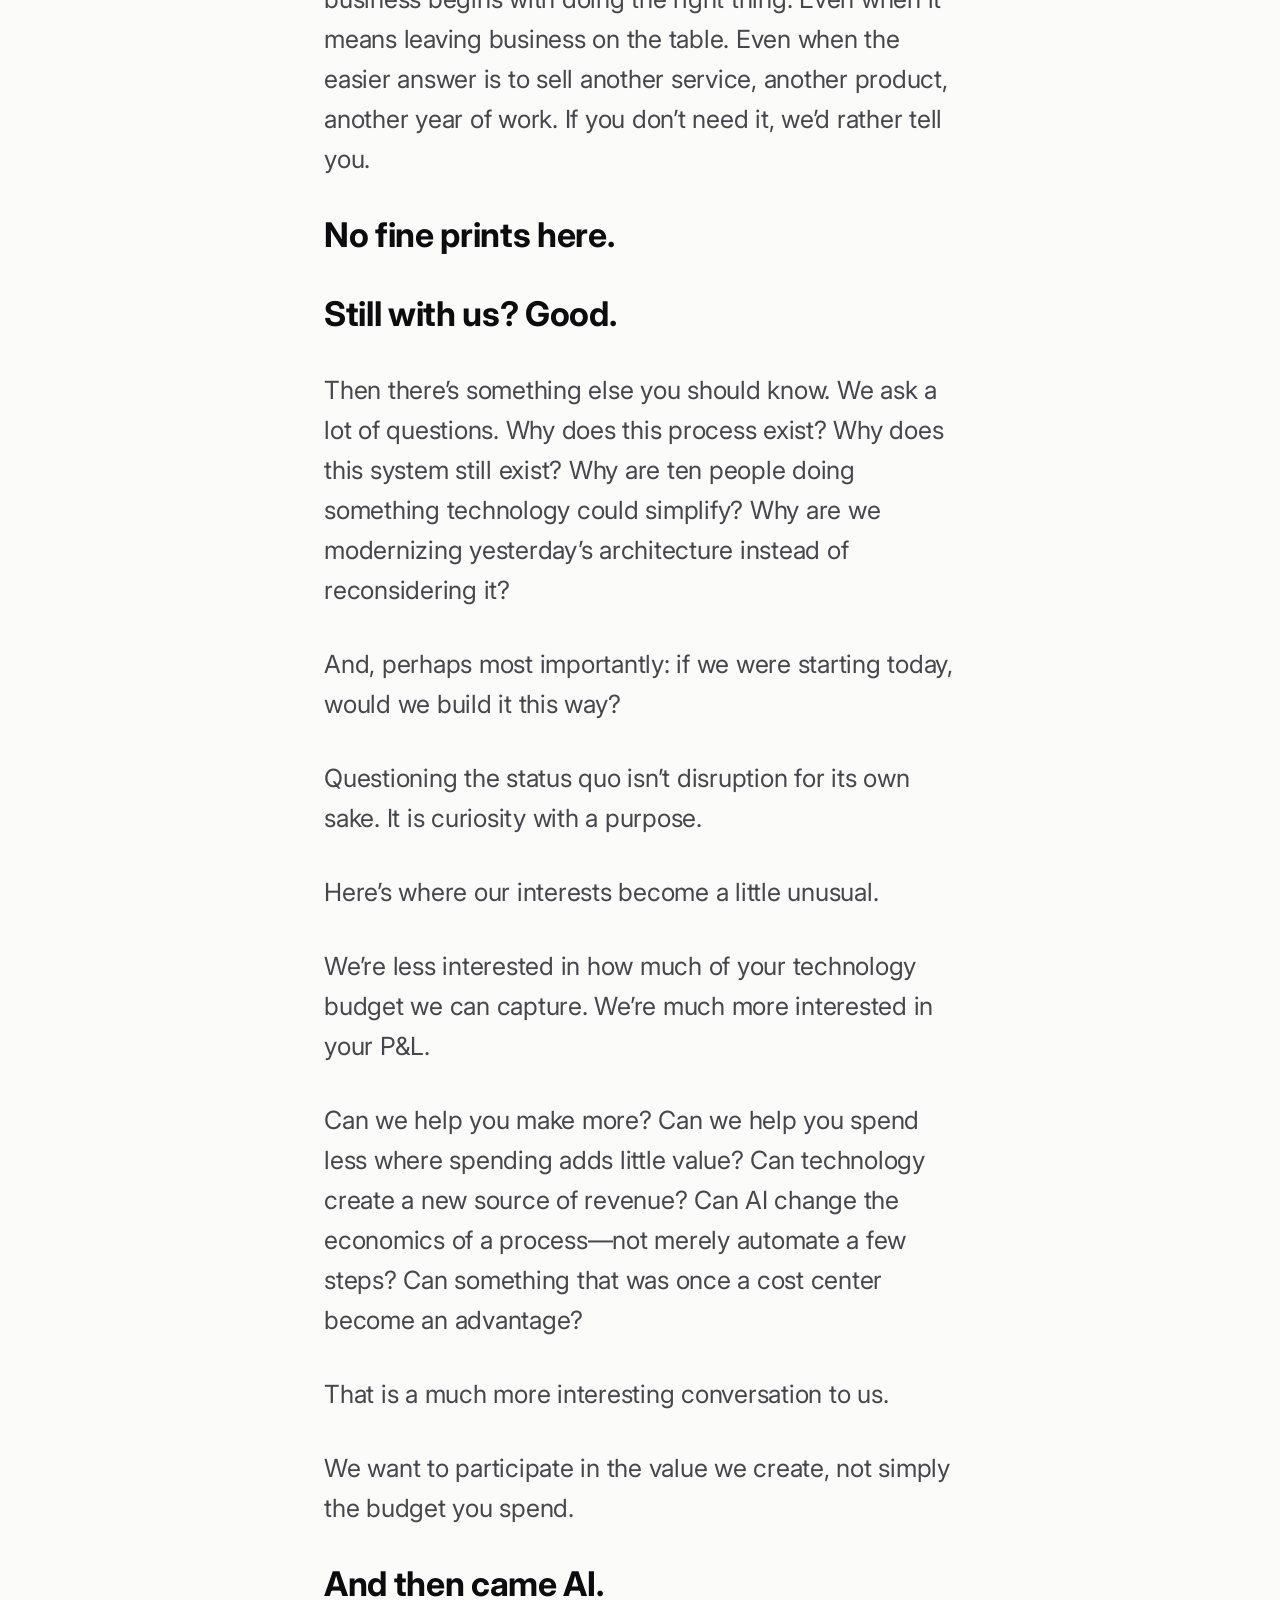
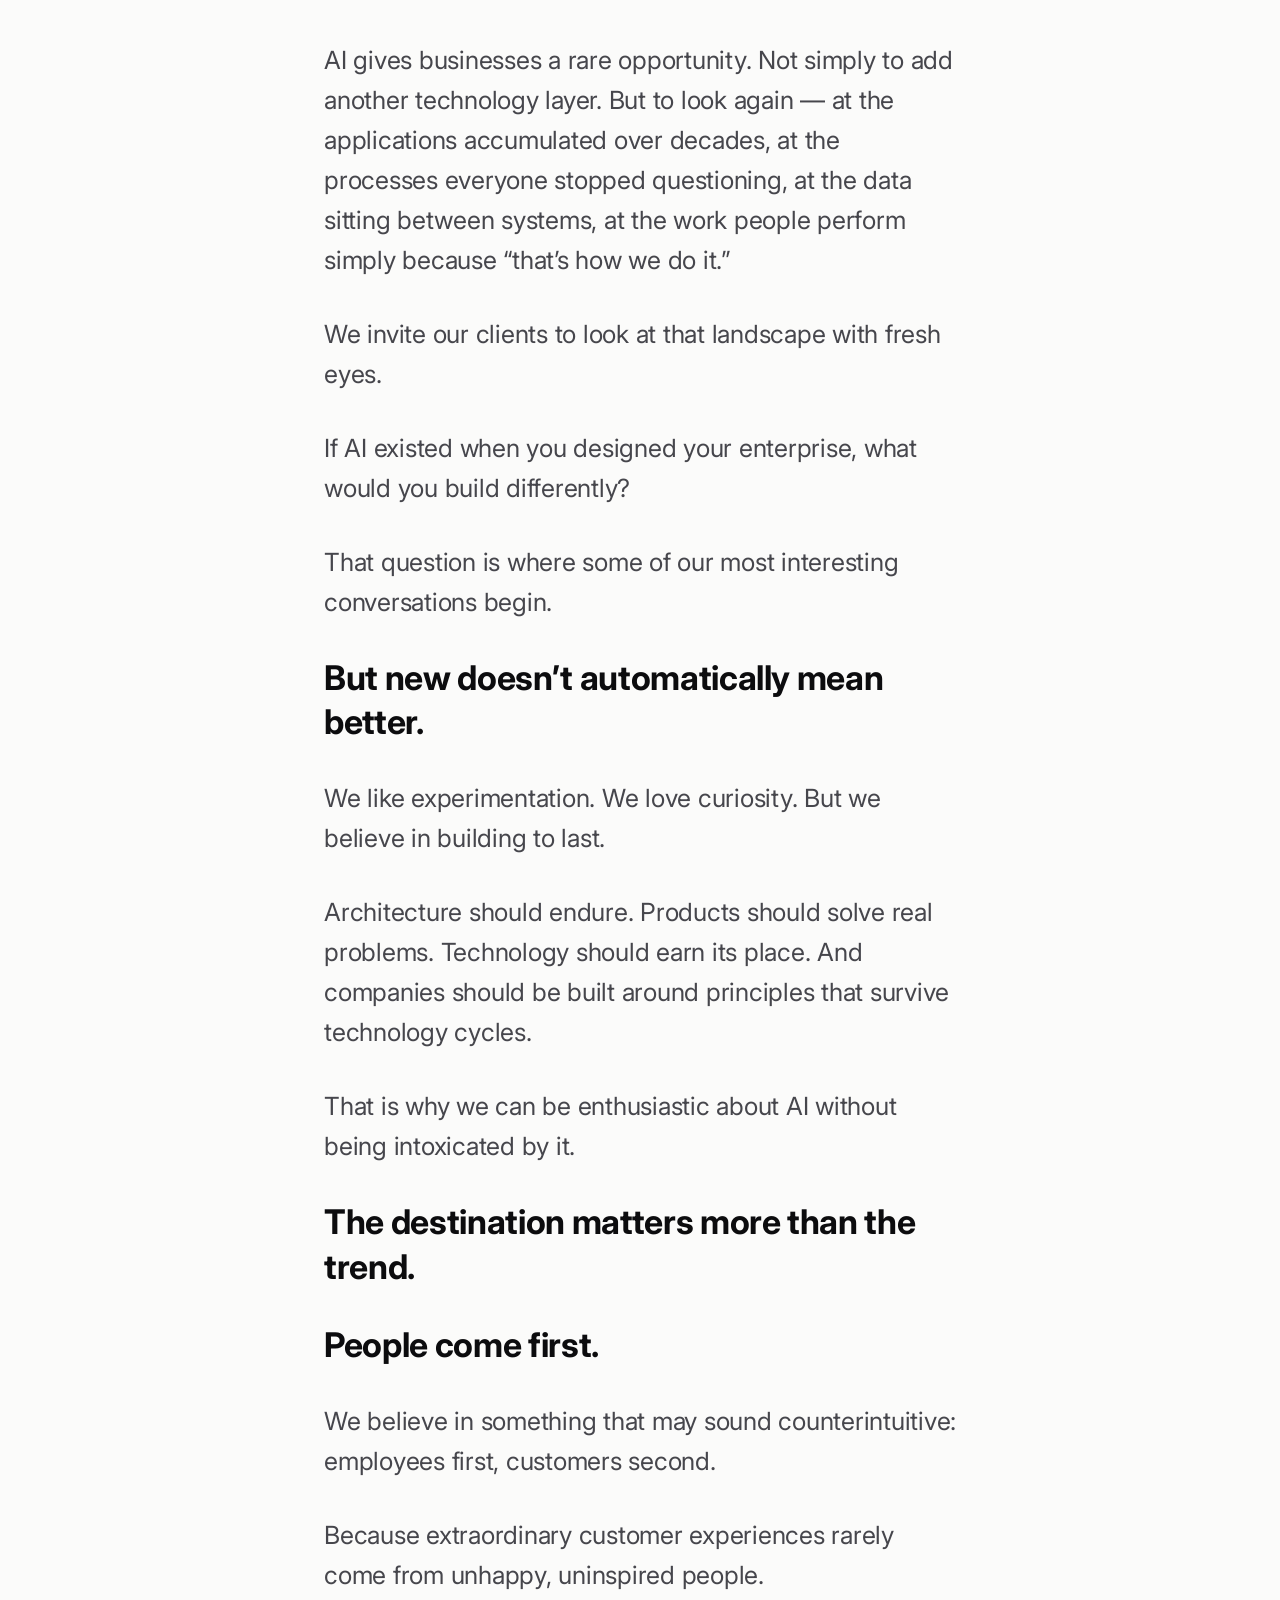
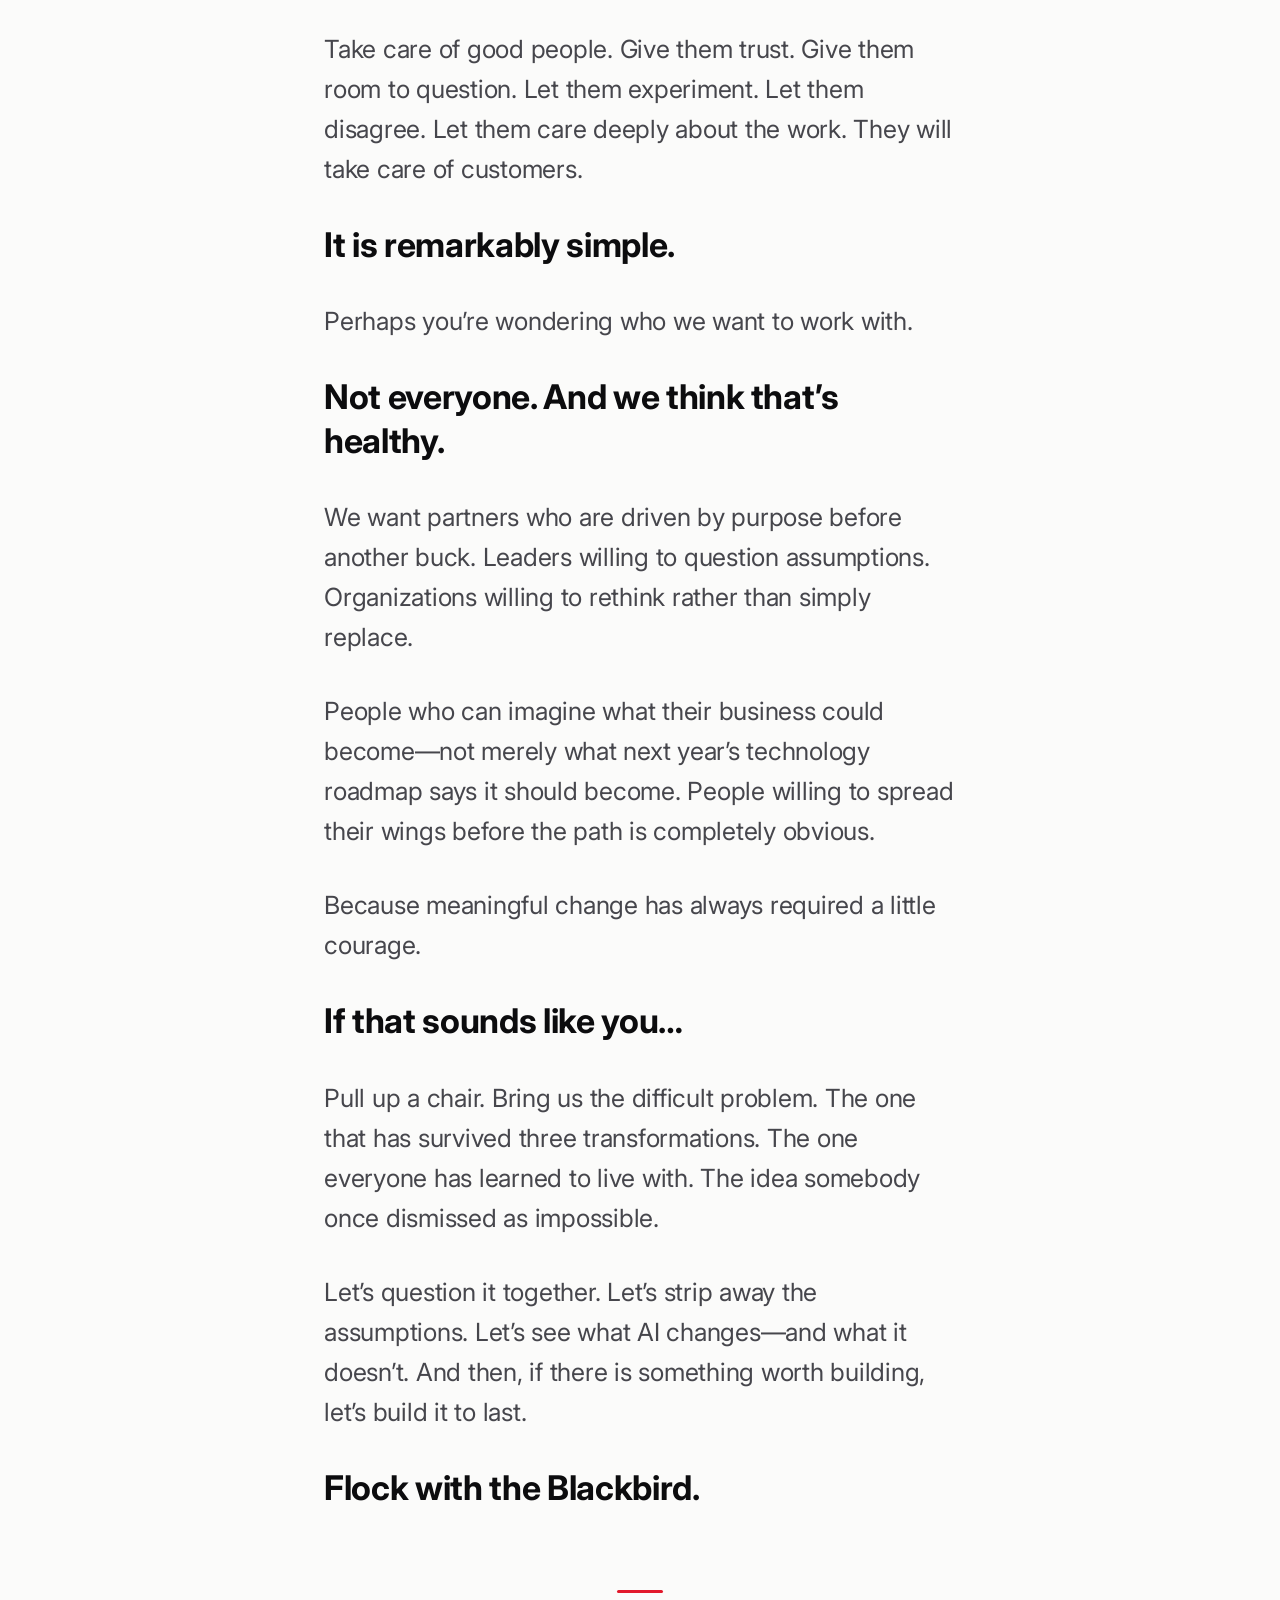
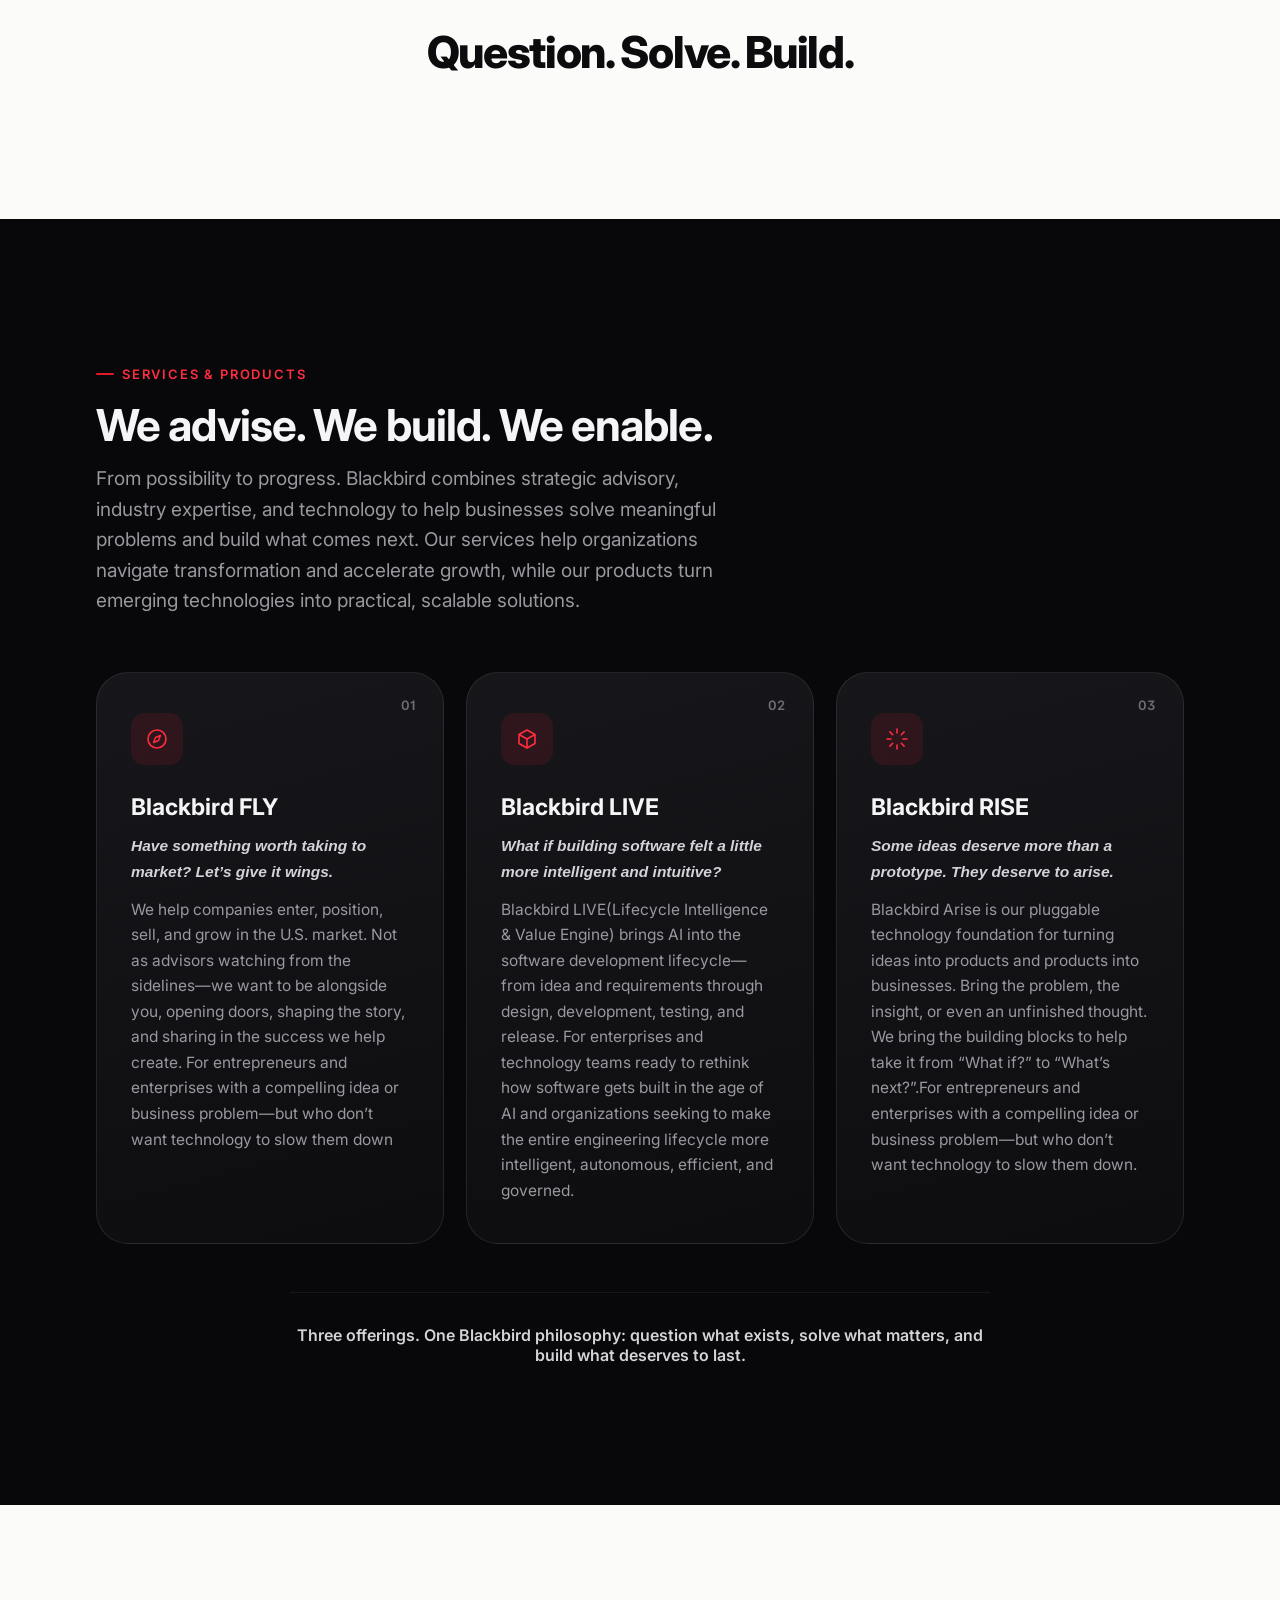
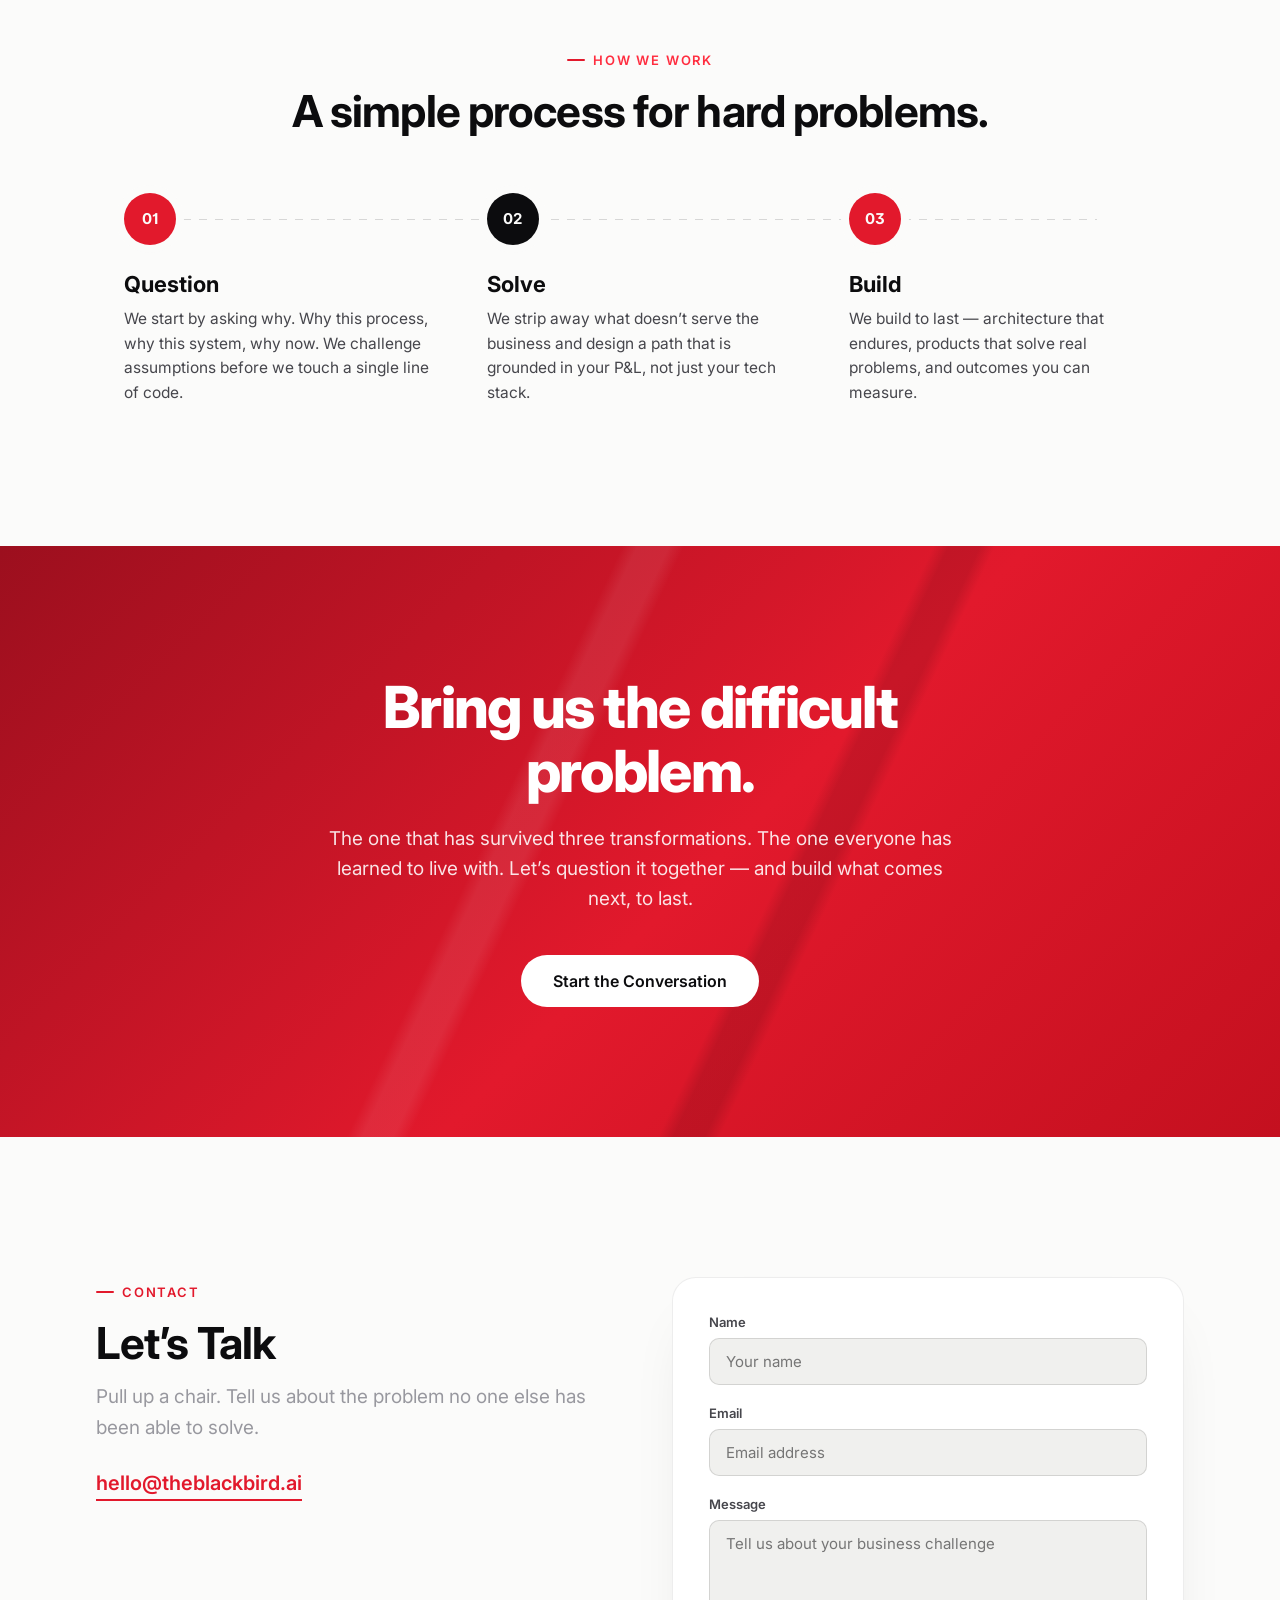
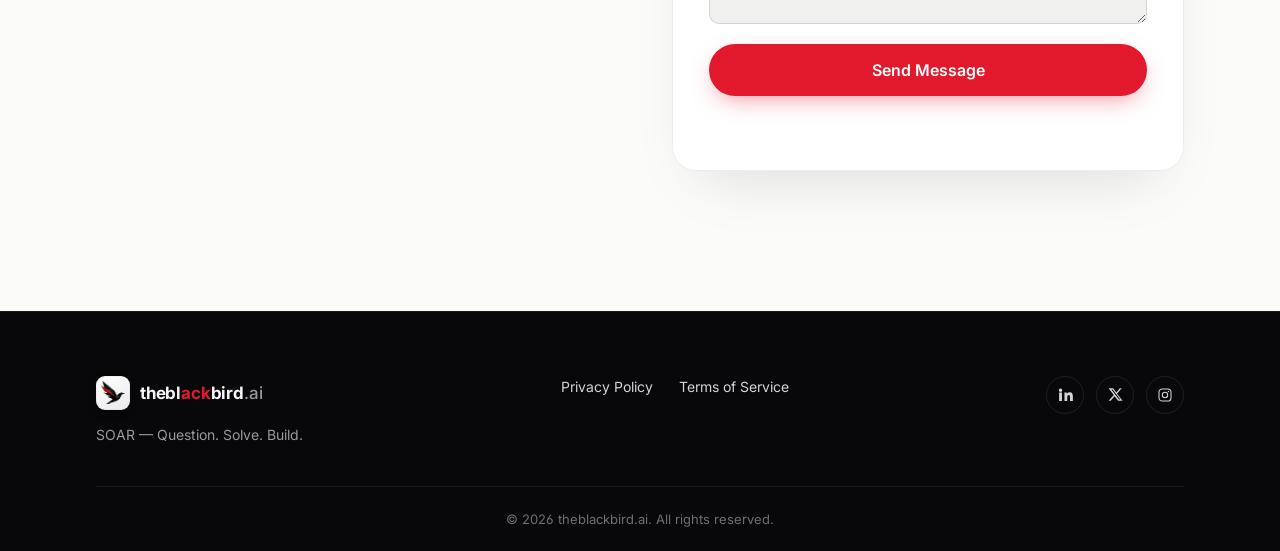
==== commit fea5b8a1: "Updated content" ====
--- a/index.html
+++ b/index.html
@@ -5,7 +5,7 @@
 <meta name="viewport" content="width=device-width, initial-scale=1.0" />
 <title>theblackbird.ai &mdash; Question. Solve. Build.</title>
 <meta name="description" content="Blackbird combines strategic advisory, industry expertise, and technology to help businesses solve meaningful problems and build what comes next." />
-<meta name="theme-color" content="#0a0a0b" />
+<meta name="theme-color" content="#ffffff" />
 <link rel="icon" type="image/png" href="assets/logo-mark.png" />
 <link rel="preconnect" href="https://fonts.googleapis.com" />
 <link rel="preconnect" href="https://fonts.gstatic.com" crossorigin />
@@ -17,6 +17,16 @@
 
 <div class="noise-overlay" aria-hidden="true"></div>
 
+<!-- ============ ANNOUNCEMENT BANNER ============ -->
+<div class="announcement-bar" id="announcement-bar">
+  <div class="container announcement-inner">
+    <span class="announcement-dot" aria-hidden="true"></span>
+    <span data-bind="banner.text">Open for Business</span>
+    <a class="announcement-link" data-bind="banner.ctaLabel" data-bind-attr="href:banner.ctaHref" href="#contact">Let's Talk</a>
+    <button class="announcement-close" id="announcement-close" aria-label="Dismiss announcement">&times;</button>
+  </div>
+</div>
+
 <!-- ============ HEADER ============ -->
 <header class="site-header" id="site-header">
   <div class="container header-inner">
@@ -24,7 +34,7 @@
       <span class="logo-chip">
         <img src="assets/logo-mark.png" alt="" class="brand-mark" />
       </span>
-      <span class="brand-word">the<span class="accent">black</span>bird<span class="brand-tld">.ai</span></span>
+      <span class="brand-word">thebl<span class="accent">ack</span>bird<span class="brand-tld">.ai</span></span>
     </a>
 
     <nav class="main-nav" id="main-nav" aria-label="Primary">
@@ -68,10 +78,6 @@
         </p>
         <div class="hero-ctas">
           <a class="btn btn-primary btn-lg" data-bind="hero.primaryCtaLabel" data-bind-attr="href:hero.primaryCtaHref" href="#contact">Let's Talk</a>
-          <a class="btn btn-ghost btn-lg" data-bind="hero.secondaryCtaLabel" data-bind-attr="href:hero.secondaryCtaHref" href="#about">
-            <span data-bind="hero.secondaryCtaLabel">Discover our story</span>
-            <svg width="16" height="16" viewBox="0 0 16 16" fill="none"><path d="M3 8h10M9 4l4 4-4 4" stroke="currentColor" stroke-width="1.5" stroke-linecap="round" stroke-linejoin="round"/></svg>
-          </a>
         </div>
       </div>
 
@@ -123,6 +129,8 @@
       </div>
 
       <div class="bento-grid" id="pillars-grid" data-list="services.pillars"></div>
+
+      <p class="services-closing" data-bind="services.closingLine">Three offerings. One Blackbird philosophy.</p>
     </div>
   </section>
 
@@ -189,7 +197,7 @@
         <span class="logo-chip logo-chip-sm">
           <img src="assets/logo-mark.png" alt="" class="brand-mark" />
         </span>
-        <span class="brand-word">the<span class="accent">black</span>bird<span class="brand-tld">.ai</span></span>
+        <span class="brand-word">thebl<span class="accent">ack</span>bird<span class="brand-tld">.ai</span></span>
       </a>
       <p class="footer-tagline"><span data-bind="footer.tagline">SOAR</span> &mdash; <span data-bind="footer.description">Question. Solve. Build.</span></p>
     </div>
@@ -203,13 +211,7 @@
   </div>
 </footer>
 
-<a class="admin-fab" href="admin.html" title="Edit site content" aria-label="Edit site content">
-  <svg width="18" height="18" viewBox="0 0 24 24" fill="none"><path d="M12 20h9" stroke="currentColor" stroke-width="1.6" stroke-linecap="round"/><path d="M16.5 3.5a2.12 2.12 0 0 1 3 3L7 19l-4 1 1-4L16.5 3.5Z" stroke="currentColor" stroke-width="1.6" stroke-linecap="round" stroke-linejoin="round"/></svg>
-  <span>Edit Content</span>
-</a>
-
 <script src="js/content.js"></script>
-<script src="js/content-store.js"></script>
 <script src="js/main.js"></script>
 </body>
 </html>
--- a/css/styles.css
+++ b/css/styles.css
@@ -50,6 +50,8 @@
   --dur-fast: 0.25s;
   --dur-med: 0.55s;
   --dur-slow: 0.9s;
+
+  --banner-h: 0px;
 }
 
 /* ---------- Base ---------- */
@@ -174,14 +176,72 @@
 .btn-lg { padding: 16px 32px; font-size: 16px; }
 .btn-block { width: 100%; }
 
+/* ---------- Announcement banner ---------- */
+.announcement-bar {
+  position: fixed;
+  inset-inline: 0;
+  top: 0;
+  z-index: 600;
+  background: linear-gradient(90deg, #0b0b0d, #200a0d 50%, #0b0b0d);
+  border-bottom: 1px solid rgba(226, 25, 44, 0.3);
+  transition: transform var(--dur-med) var(--ease), opacity var(--dur-med) var(--ease);
+}
+.announcement-bar.hidden { transform: translateY(-100%); opacity: 0; pointer-events: none; }
+.announcement-inner {
+  position: relative;
+  display: flex;
+  align-items: center;
+  justify-content: center;
+  gap: 10px;
+  padding: 10px var(--gutter);
+  font-size: 13px;
+  font-weight: 600;
+  color: var(--c-white-dim);
+  text-align: center;
+}
+.announcement-dot {
+  width: 7px;
+  height: 7px;
+  border-radius: 50%;
+  background: #2fd66a;
+  box-shadow: 0 0 0 0 rgba(47, 214, 106, 0.6);
+  animation: announcement-pulse 2.2s ease-out infinite;
+  flex-shrink: 0;
+}
+@keyframes announcement-pulse {
+  0% { box-shadow: 0 0 0 0 rgba(47, 214, 106, 0.55); }
+  70% { box-shadow: 0 0 0 7px rgba(47, 214, 106, 0); }
+  100% { box-shadow: 0 0 0 0 rgba(47, 214, 106, 0); }
+}
+.announcement-link {
+  color: var(--c-red-bright);
+  font-weight: 700;
+  text-decoration: underline;
+  text-underline-offset: 2px;
+  transition: color var(--dur-fast) var(--ease);
+}
+.announcement-link:hover { color: #fff; }
+.announcement-close {
+  position: absolute;
+  right: var(--gutter);
+  top: 50%;
+  transform: translateY(-50%);
+  font-size: 18px;
+  line-height: 1;
+  color: var(--c-muted);
+  padding: 2px 6px;
+  transition: color var(--dur-fast) var(--ease);
+}
+.announcement-close:hover { color: #fff; }
+
 /* ---------- Header ---------- */
 .site-header {
   position: fixed;
   inset-inline: 0;
-  top: 0;
+  top: var(--banner-h);
   z-index: 500;
   padding-block: 18px;
-  transition: padding var(--dur-fast) var(--ease), background var(--dur-fast) var(--ease), border-color var(--dur-fast) var(--ease);
+  transition: padding var(--dur-fast) var(--ease), background var(--dur-fast) var(--ease), border-color var(--dur-fast) var(--ease), top var(--dur-med) var(--ease);
   border-bottom: 1px solid transparent;
 }
 .site-header.scrolled {
@@ -191,6 +251,16 @@
   -webkit-backdrop-filter: blur(18px) saturate(160%);
   border-bottom: 1px solid var(--c-line-soft);
 }
+/* Header sits transparently over the (now white) hero until scrolled — flip text to dark. */
+.site-header:not(.scrolled) .brand-word,
+.site-header:not(.scrolled) .nav-list li a,
+.site-header:not(.scrolled) .nav-list li a.active {
+  color: var(--c-ink);
+}
+.site-header:not(.scrolled) .brand-word .brand-tld { color: var(--c-ink-soft); }
+.site-header:not(.scrolled) .nav-list li a { color: var(--c-ink-soft); }
+.site-header:not(.scrolled) .nav-list li a:hover { color: var(--c-ink); background: rgba(10,10,12,0.05); }
+.site-header:not(.scrolled) .nav-toggle span { background: var(--c-ink); }
 .header-inner { display: flex; align-items: center; justify-content: space-between; gap: 24px; }
 
 .brand { display: flex; align-items: center; gap: 10px; }
@@ -284,26 +354,27 @@
   min-height: 100svh;
   display: flex;
   align-items: center;
-  padding-top: 96px;
+  padding-top: calc(96px + var(--banner-h));
   overflow: hidden;
+  color: var(--c-ink);
   background:
-    radial-gradient(ellipse 900px 500px at 78% 18%, rgba(226,25,44,0.16), transparent 60%),
-    radial-gradient(ellipse 700px 600px at 10% 90%, rgba(226,25,44,0.08), transparent 60%),
-    linear-gradient(180deg, #08080a 0%, #0b0b0e 60%, #0a0a0c 100%);
+    radial-gradient(ellipse 900px 500px at 78% 18%, rgba(226,25,44,0.09), transparent 60%),
+    radial-gradient(ellipse 700px 600px at 10% 90%, rgba(226,25,44,0.05), transparent 60%),
+    linear-gradient(180deg, #ffffff 0%, var(--c-paper) 60%, #f2f2f0 100%);
 }
 .hero-glow {
   position: absolute;
   top: -20%; right: -10%;
   width: 720px; height: 720px;
-  background: radial-gradient(circle, rgba(226,25,44,0.22) 0%, transparent 70%);
+  background: radial-gradient(circle, rgba(226,25,44,0.14) 0%, transparent 70%);
   filter: blur(40px);
   pointer-events: none;
 }
 .hero-shards { position: absolute; inset: 0; pointer-events: none; }
 .shard {
   position: absolute;
-  background: linear-gradient(135deg, rgba(255,255,255,0.06), rgba(255,255,255,0.01));
-  border: 1px solid rgba(255,255,255,0.07);
+  background: linear-gradient(135deg, rgba(10,10,12,0.05), rgba(10,10,12,0.01));
+  border: 1px solid rgba(10,10,12,0.08);
   animation: float 9s ease-in-out infinite;
 }
 .shard-1 { width: 140px; height: 140px; top: 18%; left: 6%; clip-path: polygon(50% 0%, 100% 38%, 82% 100%, 18% 100%, 0% 38%); animation-delay: 0s; }
@@ -318,13 +389,15 @@
 }
 
 .hero-inner { display: grid; grid-template-columns: 1.1fr 0.9fr; align-items: center; gap: 40px; position: relative; z-index: 2; }
+.hero .eyebrow { color: var(--c-red); }
 .hero-heading {
-  font-size: clamp(42px, 6.4vw, 84px);
+  font-size: clamp(22px, 3.6vw, 58px);
   font-weight: 800;
   letter-spacing: -0.03em;
-  line-height: 1.02;
+  line-height: 1.05;
   margin-top: 6px;
-  background: linear-gradient(180deg, #fff 40%, #cfcfd4 100%);
+  white-space: nowrap;
+  background: linear-gradient(180deg, var(--c-ink) 40%, var(--c-ink-soft) 100%);
   -webkit-background-clip: text;
   background-clip: text;
   color: transparent;
@@ -332,7 +405,7 @@
 .hero-sub {
   margin-top: 26px;
   font-size: clamp(17px, 1.7vw, 20px);
-  color: var(--c-white-dim);
+  color: var(--c-ink-soft);
   max-width: 520px;
   line-height: 1.65;
 }
@@ -342,7 +415,7 @@
 .hero-visual-glow {
   position: absolute;
   width: 420px; height: 420px;
-  background: radial-gradient(circle, rgba(226,25,44,0.28) 0%, transparent 68%);
+  background: radial-gradient(circle, rgba(226,25,44,0.20) 0%, transparent 68%);
   filter: blur(20px);
   animation: pulse 5s ease-in-out infinite;
 }
@@ -350,29 +423,25 @@
 .hero-logo-plate {
   position: relative;
   z-index: 2;
-  width: min(380px, 72%);
+  width: min(380px, 74%);
   aspect-ratio: 1 / 1;
-  border-radius: 50%;
-  background: radial-gradient(circle at 34% 28%, #ffffff, #e8e8ec 78%);
   display: flex;
   align-items: center;
   justify-content: center;
-  padding: 13%;
-  box-shadow: 0 40px 90px -24px rgba(0,0,0,0.6), inset 0 0 0 1px rgba(0,0,0,0.05);
 }
 .hero-logo {
   width: 100%;
   height: 100%;
   object-fit: contain;
-  filter: drop-shadow(0 14px 26px rgba(0,0,0,0.3));
+  filter: drop-shadow(0 26px 34px rgba(10,10,12,0.16)) drop-shadow(0 6px 10px rgba(10,10,12,0.08));
   will-change: transform;
 }
 
 .scroll-cue { position: absolute; bottom: 28px; left: 50%; transform: translateX(-50%); display: flex; flex-direction: column; align-items: center; gap: 8px; opacity: 0.6; z-index: 2; }
-.scroll-cue span { width: 1px; height: 34px; background: linear-gradient(180deg, rgba(255,255,255,0.7), transparent); position: relative; overflow: hidden; }
+.scroll-cue span { width: 1px; height: 34px; background: linear-gradient(180deg, rgba(10,10,12,0.45), transparent); position: relative; overflow: hidden; }
 .scroll-cue span::after { content: ""; position: absolute; top: -100%; left: 0; width: 100%; height: 60%; background: var(--c-red); animation: scrollcue 2.2s ease-in-out infinite; }
 @keyframes scrollcue { 0% { top: -60%; } 100% { top: 100%; } }
-.scroll-cue p { font-size: 11px; letter-spacing: 0.16em; text-transform: uppercase; color: var(--c-muted); }
+.scroll-cue p { font-size: 11px; letter-spacing: 0.16em; text-transform: uppercase; color: var(--c-muted-dark); }
 
 /* ---------- Industries / marquee ---------- */
 .industries { padding-block: 72px 56px; background: var(--c-black-soft); border-top: 1px solid var(--c-line-soft); border-bottom: 1px solid var(--c-line-soft); }
@@ -414,11 +483,12 @@
 }
 .about-closing {
   margin-top: 80px;
-  font-size: clamp(30px, 5vw, 52px);
+  font-size: clamp(22px, 4.2vw, 44px);
   font-weight: 800;
   letter-spacing: -0.03em;
   color: var(--c-ink);
   text-align: center;
+  white-space: nowrap;
 }
 .about-closing::before { content: ""; display: block; width: 46px; height: 3px; background: var(--c-red); margin: 0 auto 32px; border-radius: 3px; }
 
@@ -454,7 +524,24 @@
 }
 .bento-card h3 { font-size: 23px; font-weight: 700; margin-bottom: 12px; position: relative; z-index: 1; }
 .bento-card p { color: var(--c-muted); line-height: 1.65; font-size: 15.5px; position: relative; z-index: 1; }
+.bento-hook {
+  color: var(--c-white-dim) !important;
+  font-weight: 600;
+  font-style: italic;
+  margin-bottom: 12px !important;
+}
 .bento-index { position: absolute; top: 24px; right: 28px; font-size: 13px; color: var(--c-muted-dark); font-weight: 600; }
+.services-closing {
+  margin-top: 48px;
+  text-align: center;
+  font-size: 16px;
+  font-weight: 600;
+  color: var(--c-white-dim);
+  max-width: 700px;
+  margin-inline: auto;
+  padding-top: 32px;
+  border-top: 1px solid var(--c-line-soft);
+}
 
 /* ---------- Timeline ---------- */
 .timeline-section { background: var(--c-paper); color: var(--c-ink); padding-block: 140px; }
@@ -547,24 +634,6 @@
 .footer-social a:hover { color: #fff; border-color: var(--c-red); transform: translateY(-3px); }
 .footer-copyright { text-align: center; padding-block: 24px; border-top: 1px solid var(--c-line-soft); font-size: 13px; color: var(--c-muted-dark); }
 
-/* ---------- Admin FAB ---------- */
-.admin-fab {
-  position: fixed;
-  bottom: 24px; right: 24px;
-  z-index: 300;
-  display: flex; align-items: center; gap: 8px;
-  padding: 12px 18px;
-  background: rgba(23,23,27,0.9);
-  backdrop-filter: blur(10px);
-  border: 1px solid var(--c-line);
-  border-radius: var(--radius-pill);
-  font-size: 13.5px; font-weight: 600;
-  color: var(--c-white-dim);
-  box-shadow: 0 12px 30px -12px rgba(0,0,0,0.6);
-  transition: transform var(--dur-fast) var(--ease), color var(--dur-fast) var(--ease), border-color var(--dur-fast) var(--ease);
-}
-.admin-fab:hover { color: #fff; border-color: var(--c-red); transform: translateY(-3px); }
-
 /* ---------- Responsive ---------- */
 @media (max-width: 1024px) {
   .hero-inner { grid-template-columns: 1fr; text-align: center; }
@@ -583,10 +652,11 @@
 }
 
 @media (max-width: 640px) {
-  .hero { padding-top: 110px; }
+  .hero { padding-top: calc(110px + var(--banner-h)); }
   .about { padding-block: 90px; }
   .services, .timeline-section, .contact { padding-block: 90px; }
   .closing-cta { padding-block: 90px; }
-  .admin-fab span { display: none; }
-  .admin-fab { padding: 14px; }
-}
+  .announcement-inner { font-size: 12px; padding-inline: 44px; gap: 6px; }
+  .announcement-link { display: none; }
+  .announcement-close { right: 14px; }
+}
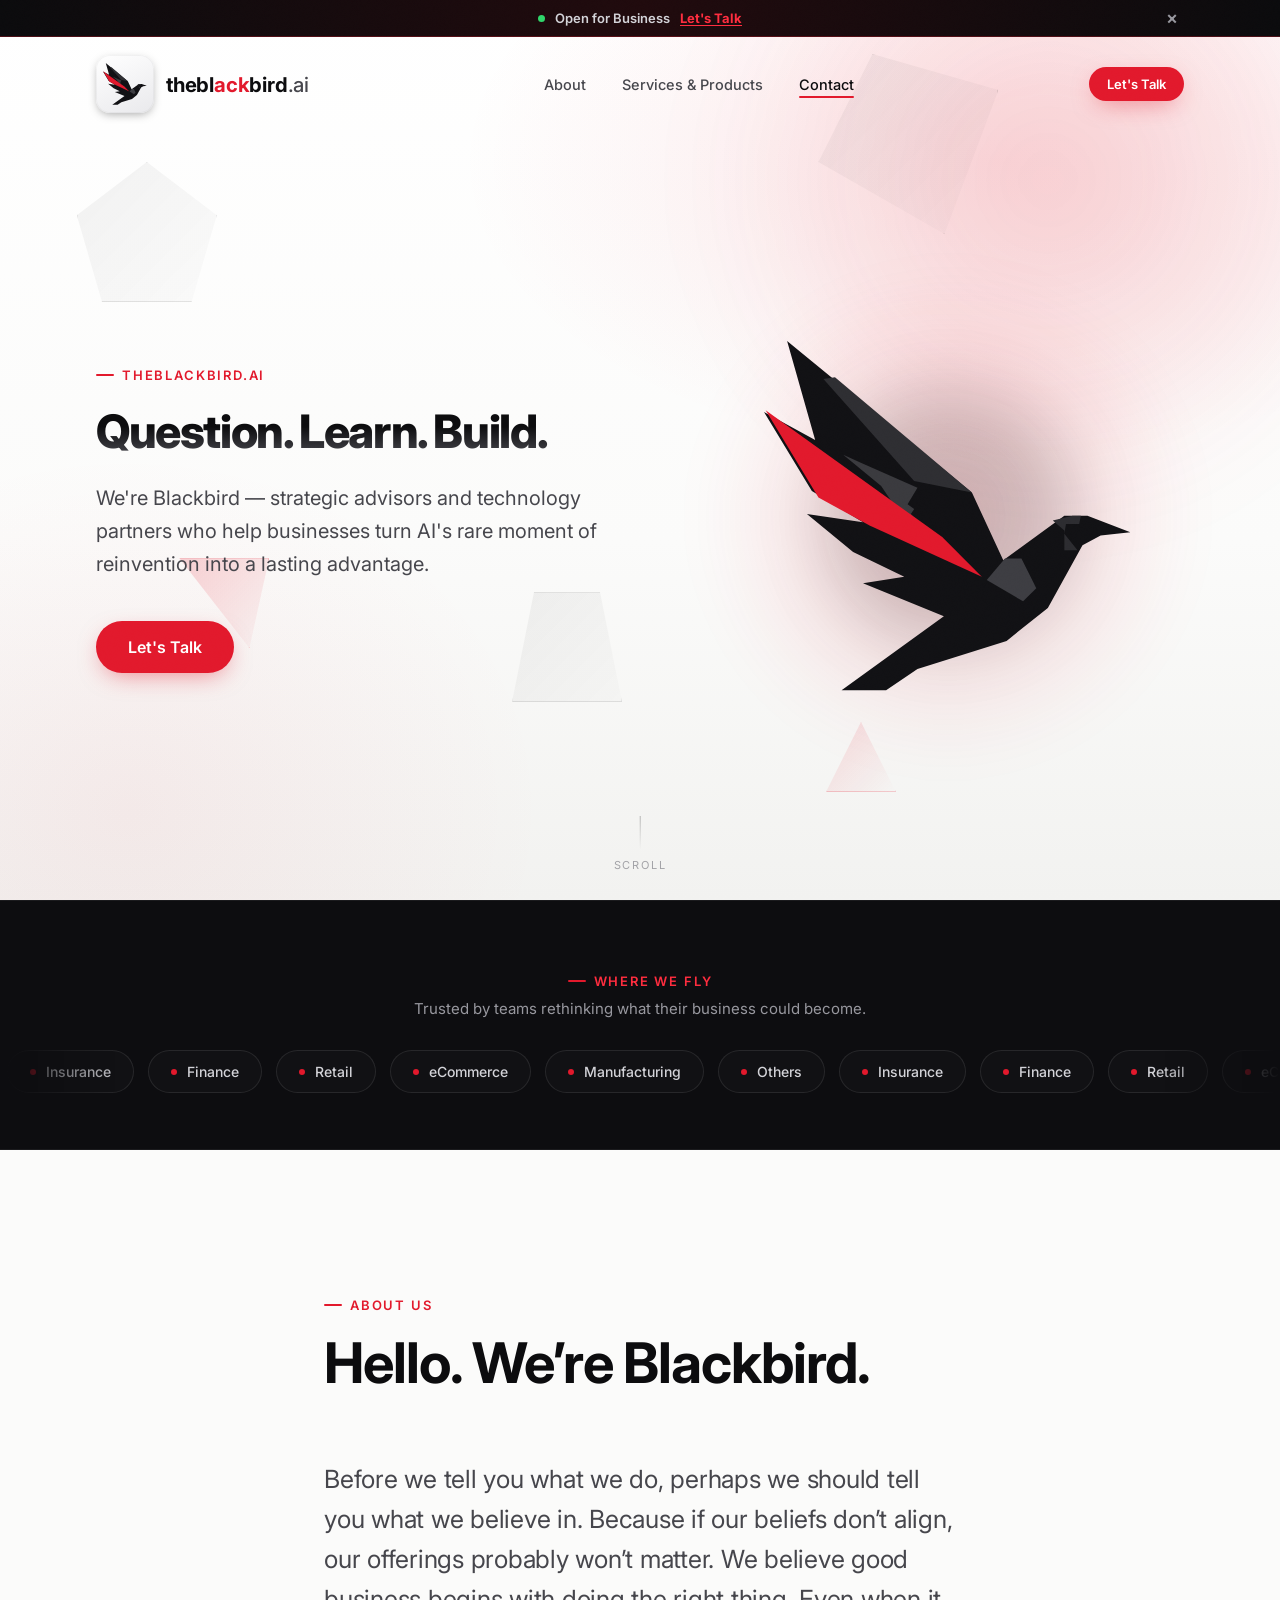
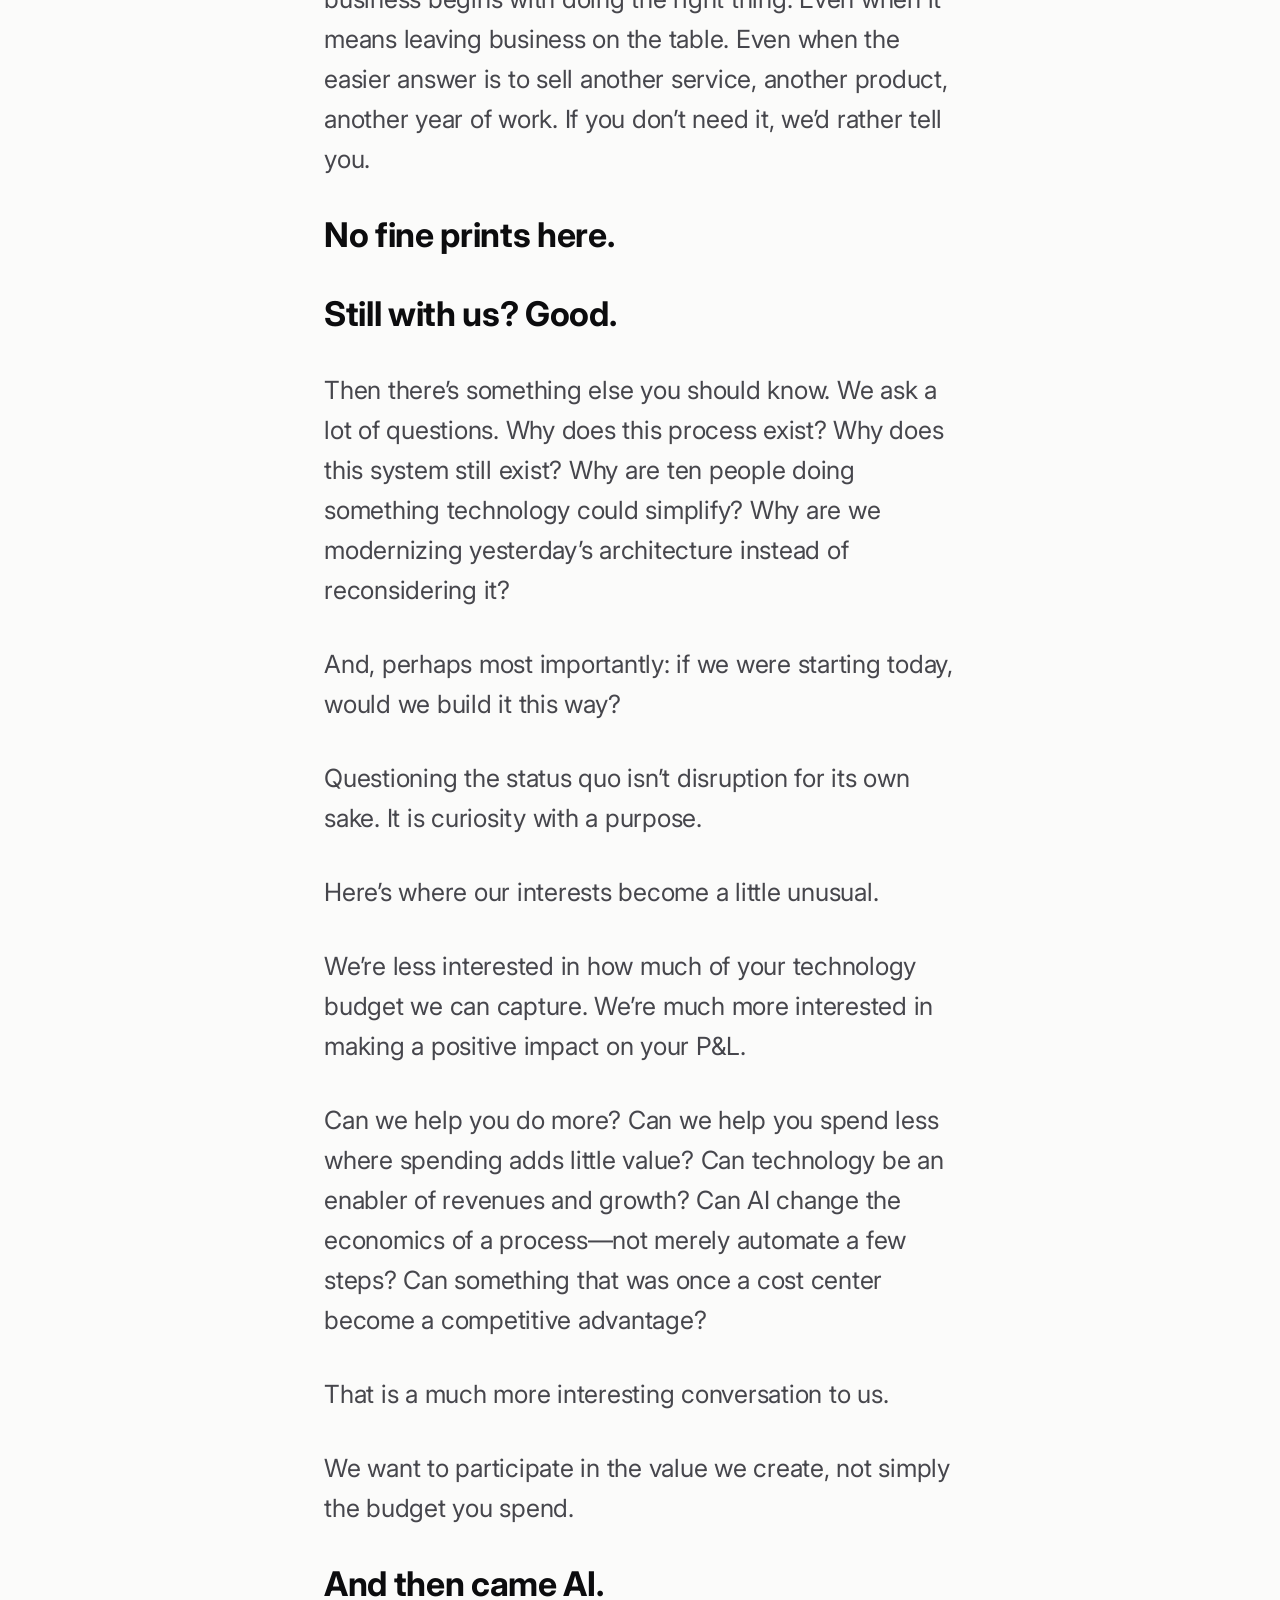
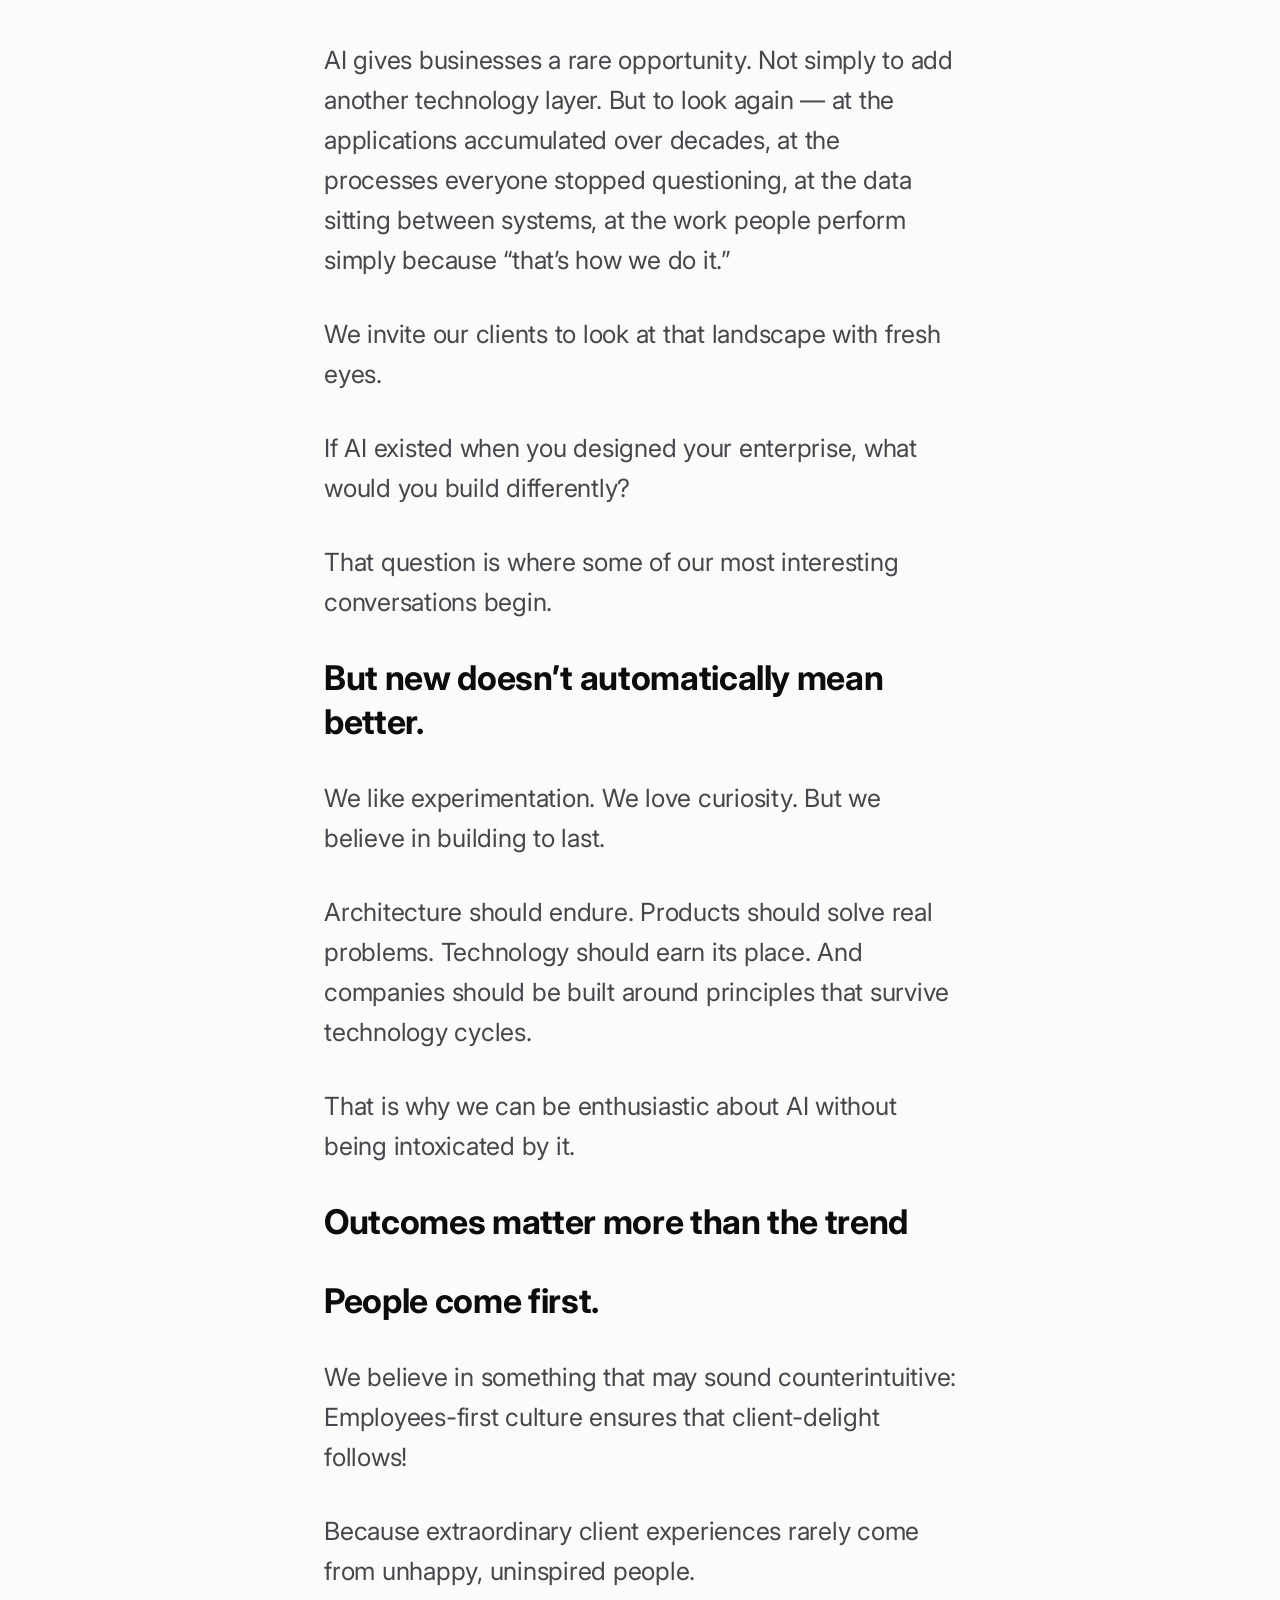
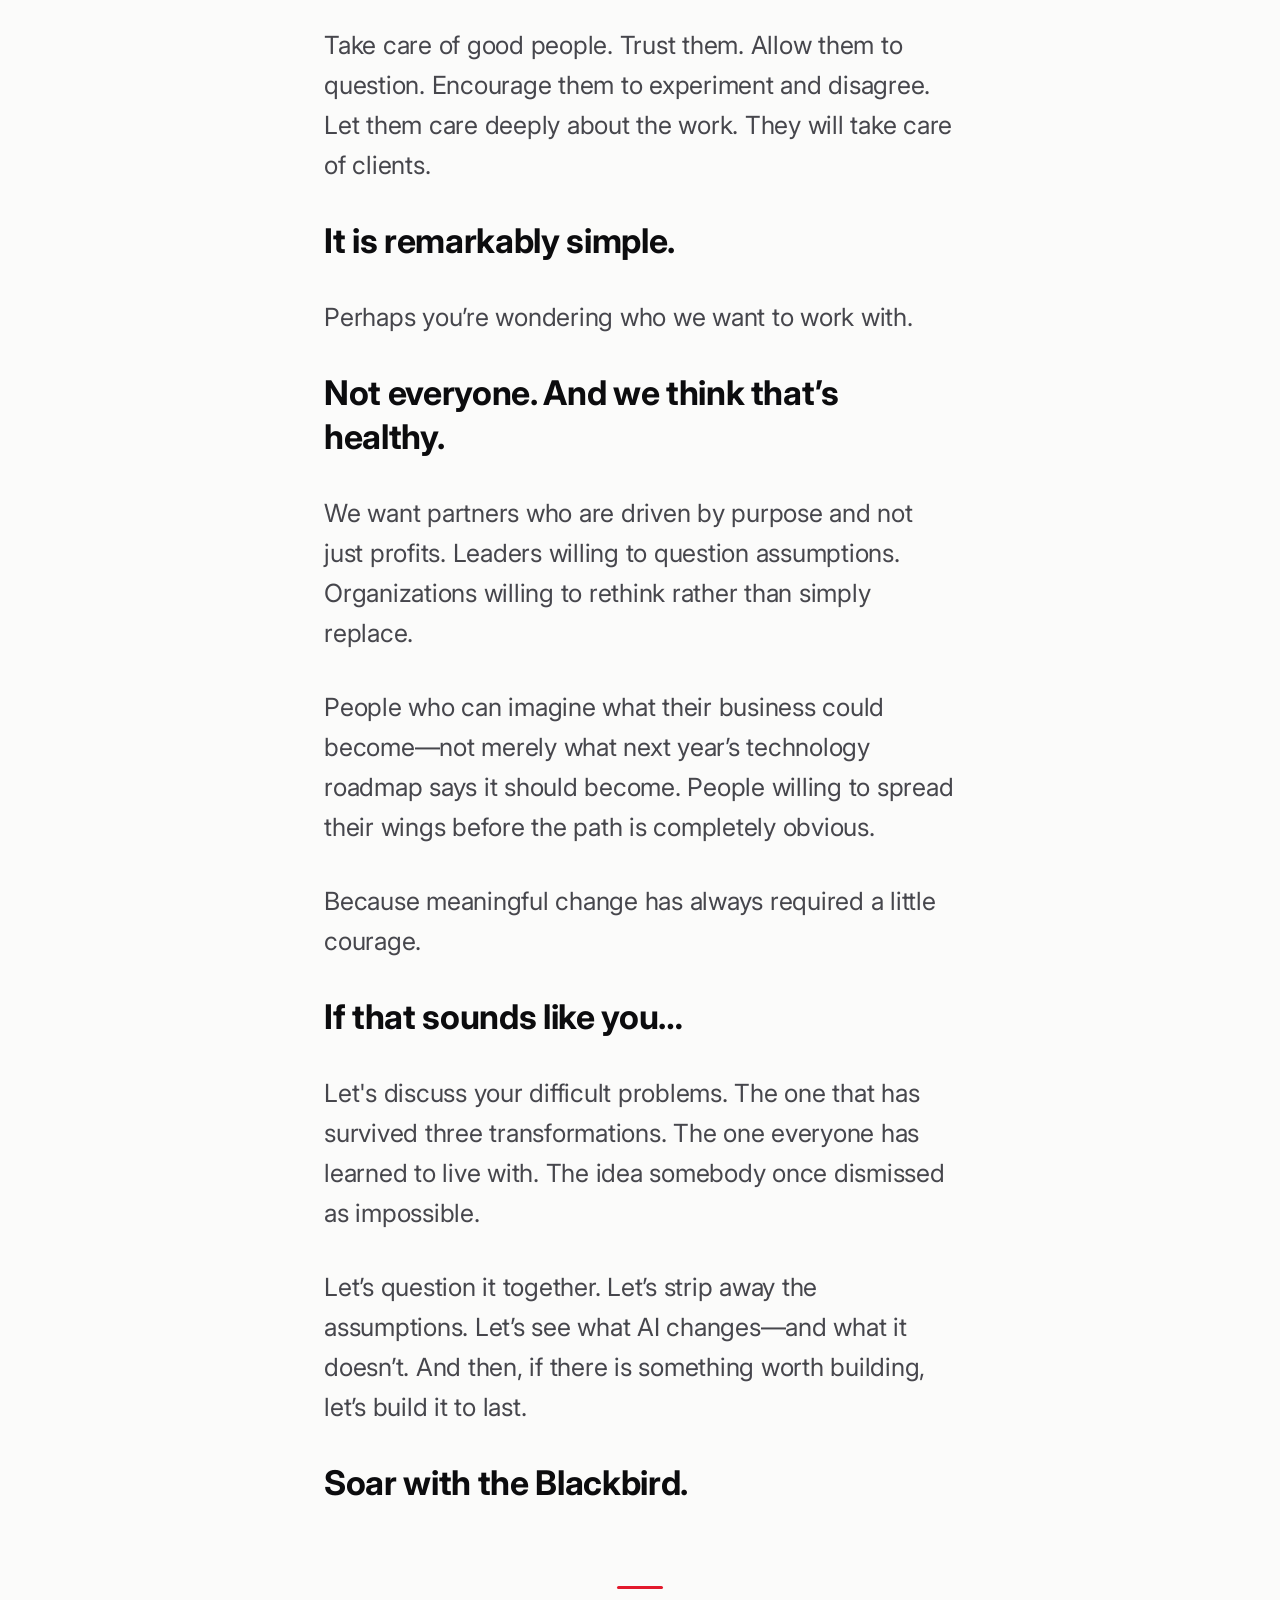
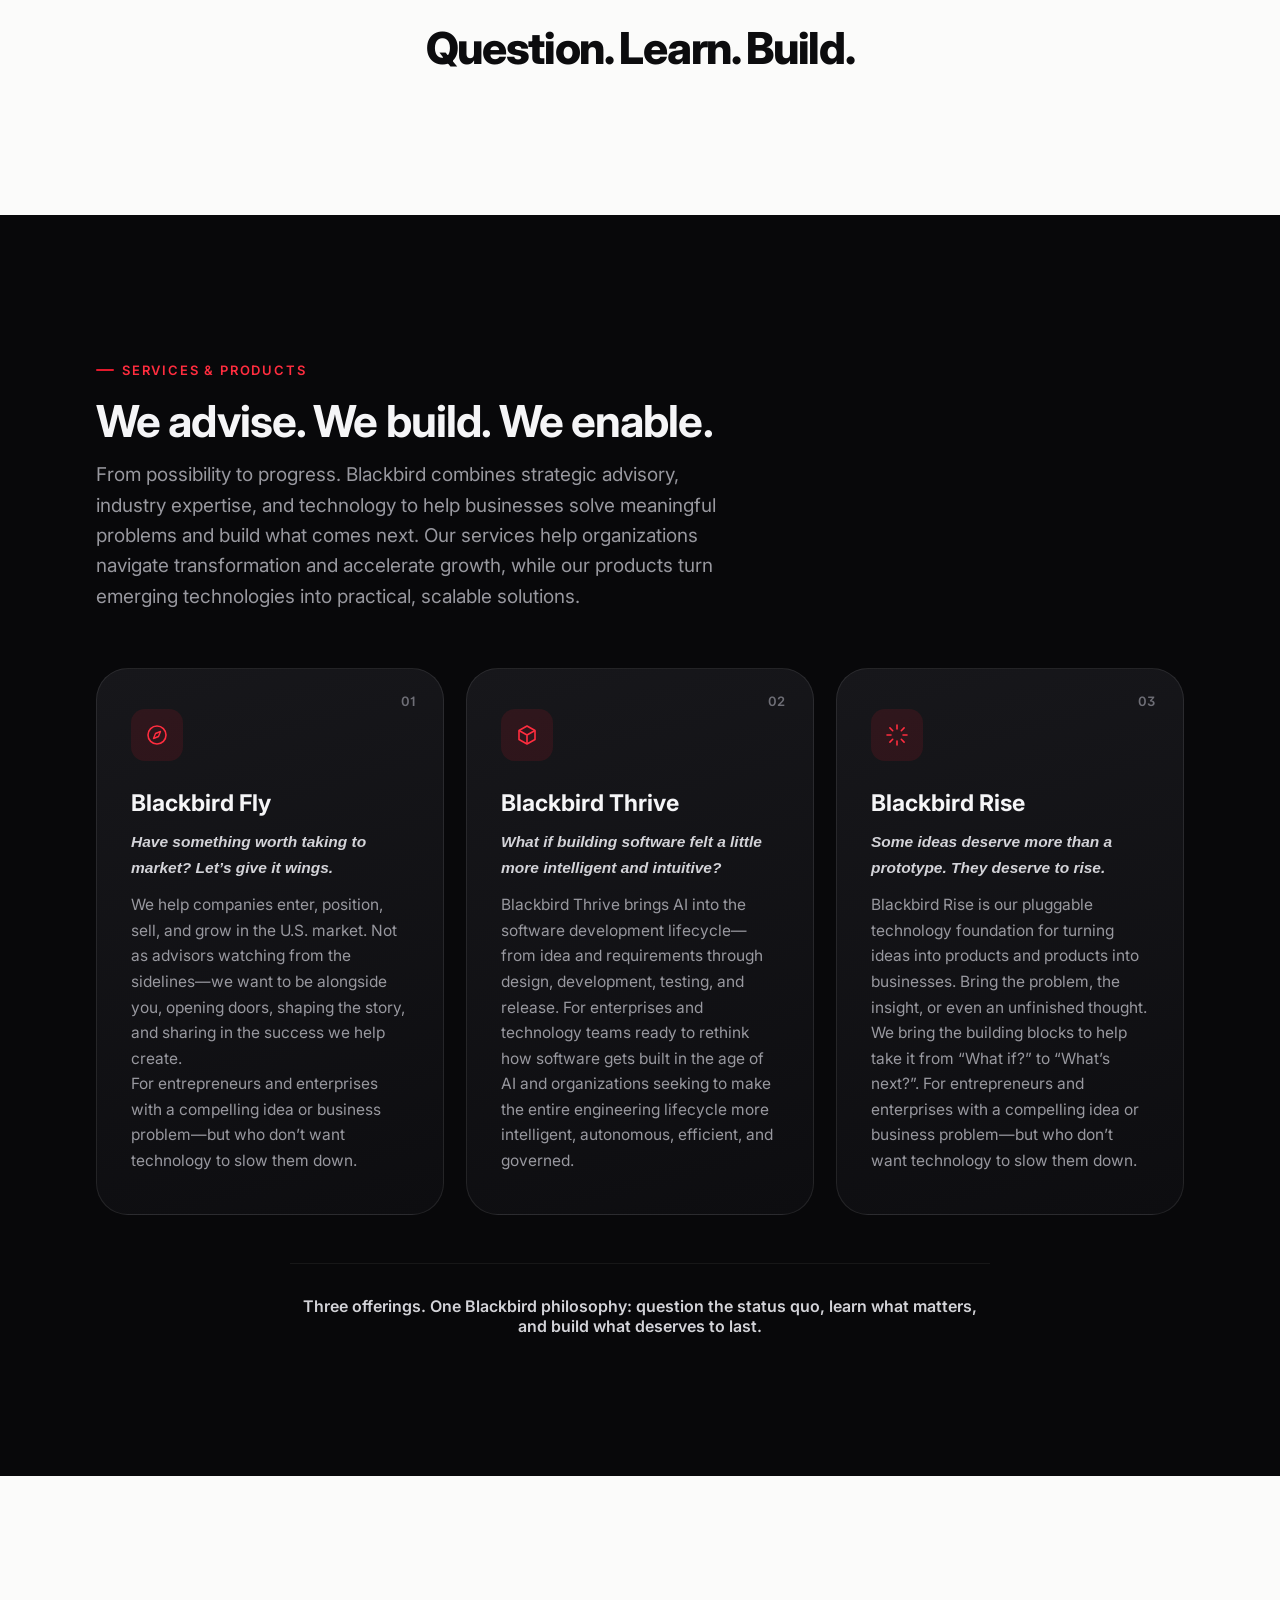
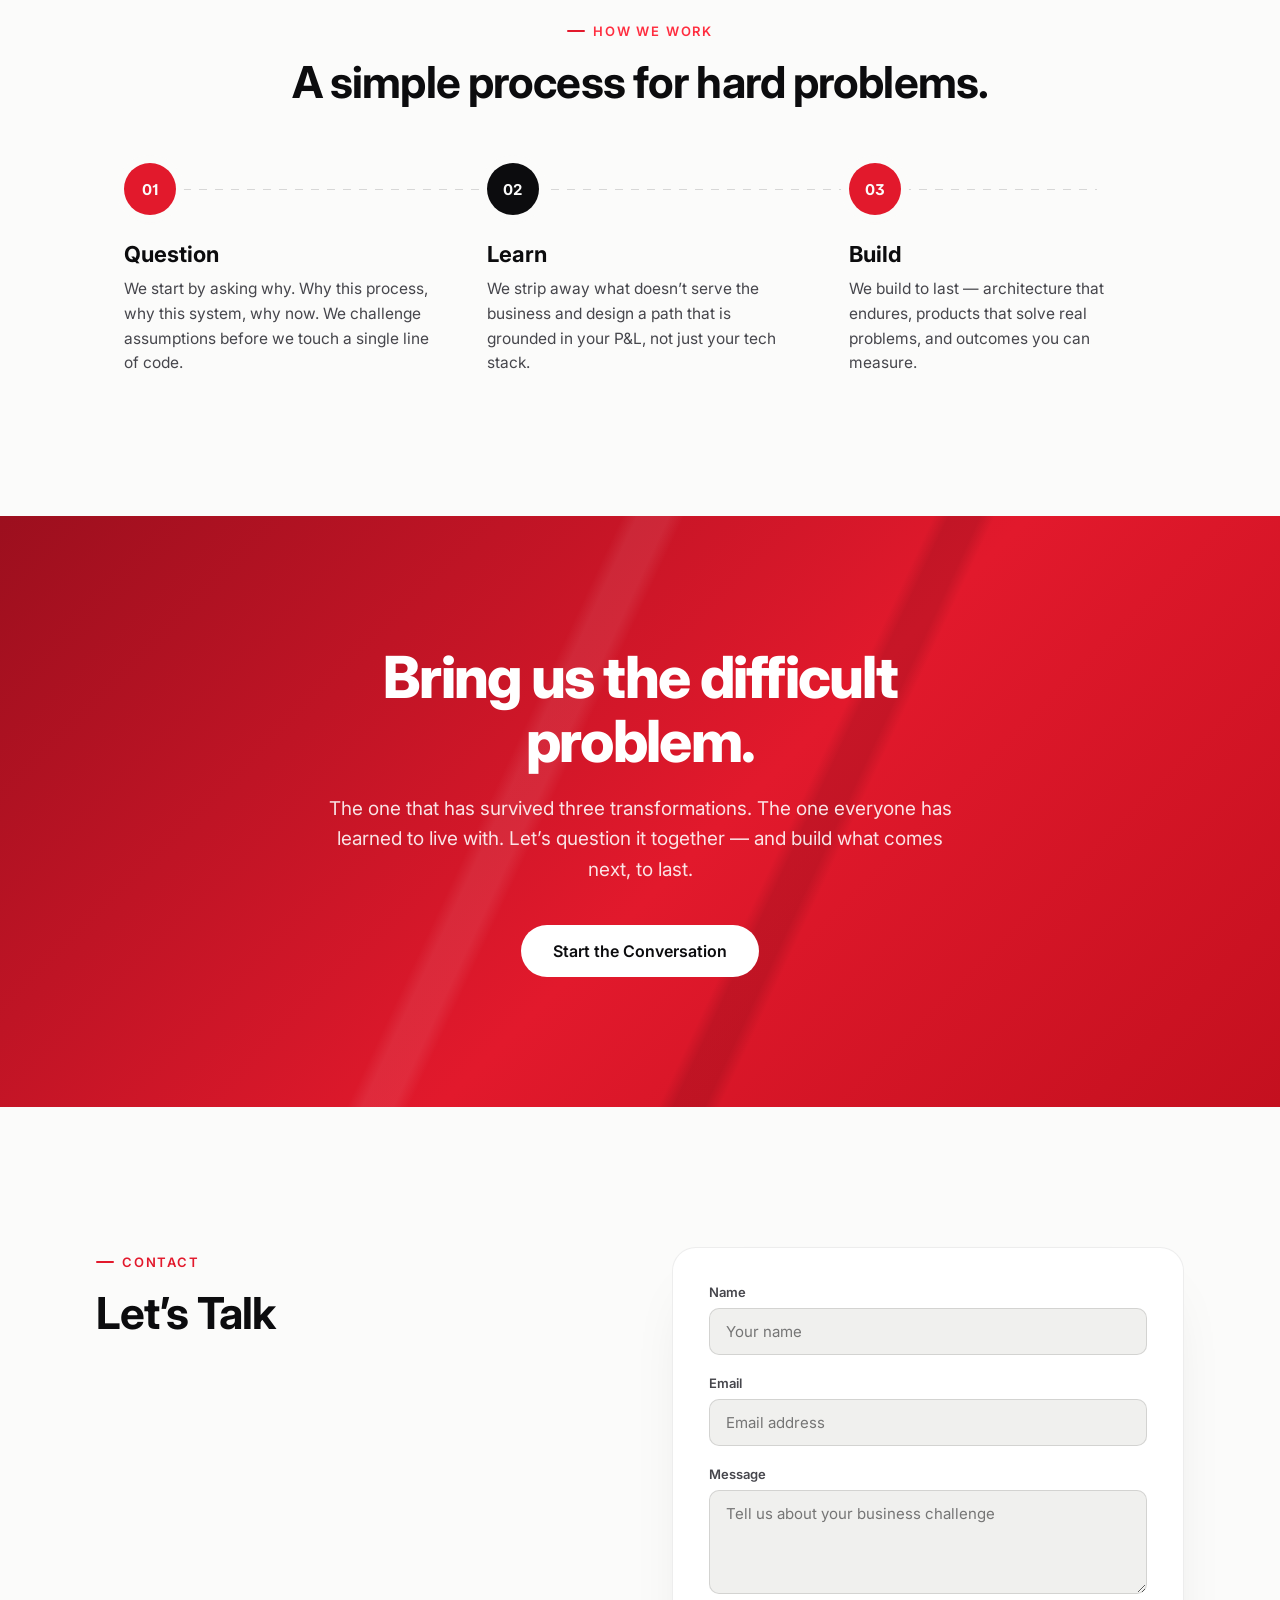
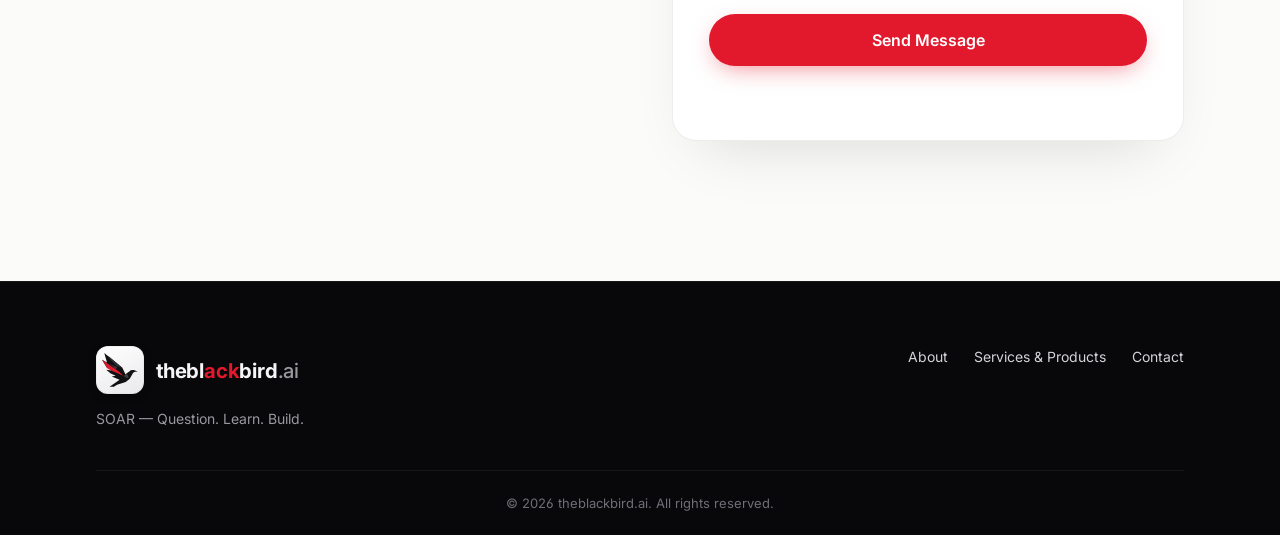
==== commit 49080910: "Updated content" ====
--- a/index.html
+++ b/index.html
@@ -3,13 +3,19 @@
 <head>
 <meta charset="UTF-8" />
 <meta name="viewport" content="width=device-width, initial-scale=1.0" />
-<title>theblackbird.ai &mdash; Question. Solve. Build.</title>
+<title>theblackbird.ai &mdash; Question. Learn. Build.</title>
 <meta name="description" content="Blackbird combines strategic advisory, industry expertise, and technology to help businesses solve meaningful problems and build what comes next." />
-<meta name="theme-color" content="#ffffff" />
+<meta name="theme-color" content="#fbfbfa" />
+<meta property="og:title" content="theblackbird.ai — Question. Learn. Build." />
+<meta property="og:description" content="Blackbird combines strategic advisory, industry expertise, and technology to help businesses solve meaningful problems and build what comes next." />
+<meta property="og:type" content="website" />
+<meta name="twitter:card" content="summary" />
+<link rel="icon" type="image/svg+xml" href="assets/logo-mark.svg" />
 <link rel="icon" type="image/png" href="assets/logo-mark.png" />
+<link rel="apple-touch-icon" href="assets/logo-mark.png" />
 <link rel="preconnect" href="https://fonts.googleapis.com" />
 <link rel="preconnect" href="https://fonts.gstatic.com" crossorigin />
-<link href="https://fonts.googleapis.com/css2?family=Inter:wght@300;400;500;600;700;800&display=swap" rel="stylesheet" />
+<link href="https://fonts.googleapis.com/css2?family=Inter:wght@400;500;600;700;800&display=swap" rel="stylesheet" />
 <link rel="stylesheet" href="css/styles.css" />
 </head>
 <body>
@@ -23,7 +29,7 @@
     <span class="announcement-dot" aria-hidden="true"></span>
     <span data-bind="banner.text">Open for Business</span>
     <a class="announcement-link" data-bind="banner.ctaLabel" data-bind-attr="href:banner.ctaHref" href="#contact">Let's Talk</a>
-    <button class="announcement-close" id="announcement-close" aria-label="Dismiss announcement">&times;</button>
+    <button class="announcement-close" id="announcement-close" type="button" aria-label="Dismiss announcement">&times;</button>
   </div>
 </div>
 
@@ -32,26 +38,26 @@
   <div class="container header-inner">
     <a class="brand" href="#top" aria-label="theblackbird.ai home">
       <span class="logo-chip">
-        <img src="assets/logo-mark.png" alt="" class="brand-mark" />
+        <img src="assets/logo-mark.svg" alt="" class="brand-mark" width="44" height="42" />
       </span>
       <span class="brand-word">thebl<span class="accent">ack</span>bird<span class="brand-tld">.ai</span></span>
     </a>
 
-    <nav class="main-nav" id="main-nav" aria-label="Primary">
-      <ul class="nav-list" id="nav-list" data-list="nav.links"></ul>
+    <nav class="main-nav" aria-label="Primary">
+      <ul class="nav-list" id="nav-list"></ul>
     </nav>
 
     <div class="header-actions">
-      <a class="btn btn-primary btn-sm" id="nav-cta" data-bind="nav.ctaLabel" data-bind-attr="href:nav.ctaHref" href="#contact">Let's Talk</a>
-      <button class="nav-toggle" id="nav-toggle" aria-label="Open menu" aria-expanded="false" aria-controls="mobile-nav">
+      <a class="btn btn-primary btn-sm" data-bind="nav.ctaLabel" data-bind-attr="href:nav.ctaHref" href="#contact">Let's Talk</a>
+      <button class="nav-toggle" id="nav-toggle" type="button" aria-label="Open menu" aria-expanded="false" aria-controls="mobile-nav">
         <span></span><span></span><span></span>
       </button>
     </div>
   </div>
 
   <div class="mobile-nav" id="mobile-nav">
-    <ul class="mobile-nav-list" id="mobile-nav-list" data-list="nav.links"></ul>
-    <a class="btn btn-primary btn-lg" id="mobile-nav-cta" data-bind="nav.ctaLabel" data-bind-attr="href:nav.ctaHref" href="#contact">Let's Talk</a>
+    <ul class="mobile-nav-list" id="mobile-nav-list"></ul>
+    <a class="btn btn-primary btn-lg" data-bind="nav.ctaLabel" data-bind-attr="href:nav.ctaHref" href="#contact">Let's Talk</a>
   </div>
 </header>
 
@@ -71,9 +77,9 @@
     <div class="container hero-inner">
       <div class="hero-copy reveal">
         <p class="eyebrow" data-bind="hero.eyebrow">theblackbird.ai</p>
-        <h1 class="hero-heading" data-bind="hero.heading">Question. Solve. Build.</h1>
+        <h1 class="hero-heading" data-bind="hero.heading">Question. Learn. Build.</h1>
         <p class="hero-sub" data-bind="hero.subheading">
-          We're Blackbird &mdash; strategic advisors and technology builders who help
+          We're Blackbird &mdash; strategic advisors and technology partners who help
           businesses turn AI's rare moment of reinvention into a lasting advantage.
         </p>
         <div class="hero-ctas">
@@ -81,10 +87,10 @@
         </div>
       </div>
 
-      <div class="hero-visual reveal" id="hero-visual">
-        <div class="hero-visual-glow"></div>
+      <div class="hero-visual reveal">
+        <div class="hero-visual-glow" aria-hidden="true"></div>
         <div class="hero-logo-plate">
-          <img src="assets/logo-mark.png" alt="Blackbird logo mark" class="hero-logo" id="hero-logo" />
+          <img src="assets/logo-mark.svg" alt="Blackbird logo mark" class="hero-logo" width="223" height="213" />
         </div>
       </div>
     </div>
@@ -101,48 +107,43 @@
       <p class="eyebrow eyebrow-center" data-bind="industries.heading">Where We Fly</p>
       <p class="industries-sub" data-bind="industries.subheading">Trusted by teams rethinking what their business could become.</p>
     </div>
-    <div class="marquee" aria-hidden="false">
-      <div class="marquee-track" id="industries-track" data-list="industries.items"></div>
-      <div class="marquee-track" id="industries-track-2" data-list="industries.items" aria-hidden="true"></div>
-    </div>
-  </section>
-
-  <!-- ============ ABOUT (manifesto scroll) ============ -->
+    <div class="marquee">
+      <div class="marquee-track" id="industries-track"></div>
+      <div class="marquee-track" id="industries-track-2" aria-hidden="true"></div>
+    </div>
+  </section>
+
+  <!-- ============ ABOUT ============ -->
   <section class="about" id="about">
     <div class="container about-inner">
       <p class="eyebrow" data-bind="about.eyebrow">About Us</p>
       <h2 class="section-heading" data-bind="about.heading">Hello. We&rsquo;re Blackbird.</h2>
-
-      <div class="about-copy" id="about-copy" data-list="about.paragraphs"></div>
-
-      <p class="about-closing" data-bind="about.closingLine">Question. Solve. Build.</p>
-    </div>
-  </section>
-
-  <!-- ============ SERVICES (bento) ============ -->
+      <div class="about-copy" id="about-copy"></div>
+      <p class="about-closing" data-bind="about.closingLine">Question. Learn. Build.</p>
+    </div>
+  </section>
+
+  <!-- ============ SERVICES ============ -->
   <section class="services" id="services">
     <div class="container">
       <div class="section-head">
-        <p class="eyebrow" data-bind="services.eyebrow">Services</p>
+        <p class="eyebrow" data-bind="services.eyebrow">Services &amp; Products</p>
         <h2 class="section-heading" data-bind="services.heading">We advise. We build. We enable.</h2>
         <p class="section-sub" data-bind="services.subheading">From possibility to progress.</p>
       </div>
-
-      <div class="bento-grid" id="pillars-grid" data-list="services.pillars"></div>
-
+      <div class="bento-grid" id="pillars-grid"></div>
       <p class="services-closing" data-bind="services.closingLine">Three offerings. One Blackbird philosophy.</p>
     </div>
   </section>
 
-  <!-- ============ HOW WE WORK (timeline) ============ -->
+  <!-- ============ HOW WE WORK ============ -->
   <section class="timeline-section" id="how-it-works">
     <div class="container">
       <div class="section-head">
         <p class="eyebrow" data-bind="timeline.eyebrow">How We Work</p>
         <h2 class="section-heading" data-bind="timeline.heading">A simple process for hard problems.</h2>
       </div>
-
-      <div class="timeline" id="timeline-list" data-list="timeline.steps"></div>
+      <div class="timeline" id="timeline-list"></div>
     </div>
   </section>
 
@@ -162,22 +163,21 @@
       <div class="contact-info reveal">
         <p class="eyebrow" data-bind="contact.eyebrow">Contact</p>
         <h2 class="section-heading" data-bind="contact.heading">Let&rsquo;s Talk</h2>
-        <p class="section-sub" data-bind="contact.subheading">Pull up a chair. Tell us about the problem no one else has been able to solve.</p>
-        <a class="contact-email" id="contact-email" data-bind="contact.email" data-bind-attr="href:contact.emailHref" href="mailto:hello@theblackbird.ai">hello@theblackbird.ai</a>
       </div>
 
       <form class="contact-form reveal" id="contact-form">
+        <input class="hp" type="text" name="_honey" tabindex="-1" autocomplete="off" aria-hidden="true" />
         <div class="field">
           <label for="cf-name">Name</label>
-          <input type="text" id="cf-name" name="name" required data-bind-attr="placeholder:contact.formNamePlaceholder" placeholder="Your name" />
+          <input type="text" id="cf-name" name="name" autocomplete="name" maxlength="120" required data-bind-attr="placeholder:contact.formNamePlaceholder" placeholder="Your name" />
         </div>
         <div class="field">
           <label for="cf-email">Email</label>
-          <input type="email" id="cf-email" name="email" required data-bind-attr="placeholder:contact.formEmailPlaceholder" placeholder="Email address" />
+          <input type="email" id="cf-email" name="email" autocomplete="email" inputmode="email" maxlength="254" required data-bind-attr="placeholder:contact.formEmailPlaceholder" placeholder="Email address" />
         </div>
         <div class="field">
           <label for="cf-message">Message</label>
-          <textarea id="cf-message" name="message" rows="4" required data-bind-attr="placeholder:contact.formMessagePlaceholder" placeholder="Tell us about your business challenge"></textarea>
+          <textarea id="cf-message" name="message" rows="4" maxlength="4000" required data-bind-attr="placeholder:contact.formMessagePlaceholder" placeholder="Tell us about your business challenge"></textarea>
         </div>
         <button type="submit" class="btn btn-primary btn-lg btn-block" id="contact-submit">
           <span data-bind="contact.ctaLabel">Send Message</span>
@@ -195,19 +195,16 @@
     <div class="footer-brand">
       <a class="brand" href="#top" aria-label="theblackbird.ai home">
         <span class="logo-chip logo-chip-sm">
-          <img src="assets/logo-mark.png" alt="" class="brand-mark" />
+          <img src="assets/logo-mark.svg" alt="" class="brand-mark" width="36" height="34" />
         </span>
         <span class="brand-word">thebl<span class="accent">ack</span>bird<span class="brand-tld">.ai</span></span>
       </a>
-      <p class="footer-tagline"><span data-bind="footer.tagline">SOAR</span> &mdash; <span data-bind="footer.description">Question. Solve. Build.</span></p>
-    </div>
-
-    <ul class="footer-links" id="footer-links" data-list="footer.links"></ul>
-
-    <ul class="footer-social" id="footer-social" data-list="footer.social"></ul>
+      <p class="footer-tagline"><span data-bind="footer.tagline">SOAR</span> &mdash; <span data-bind="footer.description">Question. Learn. Build.</span></p>
+    </div>
+    <ul class="footer-links" id="footer-links"></ul>
   </div>
   <div class="container">
-    <p class="footer-copyright" id="footer-copyright" data-bind="footer.copyright">&copy; 2026 theblackbird.ai. All rights reserved.</p>
+    <p class="footer-copyright" data-bind="footer.copyright">&copy; 2026 theblackbird.ai. All rights reserved.</p>
   </div>
 </footer>
 
--- a/css/styles.css
+++ b/css/styles.css
@@ -20,7 +20,6 @@
   --c-black: #08080a;
   --c-black-soft: #0d0d10;
   --c-charcoal: #17171b;
-  --c-charcoal-2: #202024;
   --c-line: rgba(255, 255, 255, 0.09);
   --c-line-soft: rgba(255, 255, 255, 0.06);
   --c-white: #f5f5f7;
@@ -37,7 +36,6 @@
 
   --radius-xl: 32px;
   --radius-lg: 24px;
-  --radius-md: 16px;
   --radius-sm: 10px;
   --radius-pill: 999px;
 
@@ -84,6 +82,7 @@
   z-index: 999;
 }
 .skip-link:focus { left: 0; }
+:focus-visible { outline: 2px solid var(--c-red); outline-offset: 3px; }
 
 .noise-overlay {
   position: fixed;
@@ -133,7 +132,6 @@
   line-height: 1.6;
 }
 .section-head { margin-bottom: 56px; }
-.section-head.center { text-align: center; margin-inline: auto; }
 
 /* ---------- Buttons ---------- */
 .btn {
@@ -148,8 +146,6 @@
   transition: transform var(--dur-fast) var(--ease), box-shadow var(--dur-fast) var(--ease), background var(--dur-fast) var(--ease), color var(--dur-fast) var(--ease), border-color var(--dur-fast) var(--ease);
   white-space: nowrap;
 }
-.btn svg { transition: transform var(--dur-fast) var(--ease); }
-.btn:hover svg { transform: translateX(3px); }
 .btn:active { transform: scale(0.97); }
 
 .btn-primary {
@@ -159,13 +155,6 @@
 }
 .btn-primary:hover { background: var(--c-red-bright); box-shadow: 0 10px 30px -6px rgba(255, 45, 63, 0.65); transform: translateY(-2px); }
 
-.btn-ghost {
-  background: transparent;
-  color: var(--c-white);
-  border: 1px solid var(--c-line);
-}
-.btn-ghost:hover { border-color: rgba(255,255,255,0.35); background: rgba(255,255,255,0.04); transform: translateY(-2px); }
-
 .btn-invert {
   background: #fff;
   color: var(--c-ink);
@@ -175,6 +164,12 @@
 .btn-sm { padding: 9px 18px; font-size: 13px; }
 .btn-lg { padding: 16px 32px; font-size: 16px; }
 .btn-block { width: 100%; }
+.btn:disabled,
+.btn:disabled:hover {
+  opacity: 0.65;
+  cursor: not-allowed;
+  transform: none;
+}
 
 /* ---------- Announcement banner ---------- */
 .announcement-bar {
@@ -263,22 +258,22 @@
 .site-header:not(.scrolled) .nav-toggle span { background: var(--c-ink); }
 .header-inner { display: flex; align-items: center; justify-content: space-between; gap: 24px; }
 
-.brand { display: flex; align-items: center; gap: 10px; }
+.brand { display: flex; align-items: center; gap: 12px; }
 .logo-chip {
   display: inline-flex;
   align-items: center;
   justify-content: center;
-  width: 40px;
-  height: 40px;
+  width: 58px;
+  height: 58px;
   flex-shrink: 0;
   background: linear-gradient(155deg, #ffffff, #e9e9ec);
-  border-radius: 11px;
-  padding: 6px;
+  border-radius: 14px;
+  padding: 7px;
   box-shadow: 0 3px 10px -2px rgba(0,0,0,0.35), inset 0 0 0 1px rgba(0,0,0,0.04);
 }
-.logo-chip-sm { width: 34px; height: 34px; border-radius: 9px; padding: 5px; }
+.logo-chip-sm { width: 48px; height: 48px; border-radius: 12px; padding: 6px; }
 .brand-mark { width: 100%; height: 100%; object-fit: contain; display: block; }
-.brand-word { font-weight: 700; font-size: 17px; letter-spacing: -0.01em; }
+.brand-word { font-weight: 700; font-size: 20.4px; letter-spacing: -0.01em; }
 .brand-word .accent { color: var(--c-red); }
 .brand-word .brand-tld { color: var(--c-muted); font-weight: 500; }
 
@@ -414,7 +409,7 @@
 .hero-visual { position: relative; display: flex; align-items: center; justify-content: center; }
 .hero-visual-glow {
   position: absolute;
-  width: 420px; height: 420px;
+  width: 520px; height: 520px;
   background: radial-gradient(circle, rgba(226,25,44,0.20) 0%, transparent 68%);
   filter: blur(20px);
   animation: pulse 5s ease-in-out infinite;
@@ -423,18 +418,26 @@
 .hero-logo-plate {
   position: relative;
   z-index: 2;
-  width: min(380px, 74%);
+  width: min(420px, 78%);
   aspect-ratio: 1 / 1;
   display: flex;
   align-items: center;
   justify-content: center;
 }
+.hero-logo-plate::before {
+  content: "";
+  position: absolute;
+  inset: 16%;
+  background: rgba(10, 10, 12, 0.16);
+  filter: blur(32px);
+  border-radius: 50%;
+  z-index: -1;
+  pointer-events: none;
+}
 .hero-logo {
   width: 100%;
-  height: 100%;
+  height: auto;
   object-fit: contain;
-  filter: drop-shadow(0 26px 34px rgba(10,10,12,0.16)) drop-shadow(0 6px 10px rgba(10,10,12,0.08));
-  will-change: transform;
 }
 
 .scroll-cue { position: absolute; bottom: 28px; left: 50%; transform: translateX(-50%); display: flex; flex-direction: column; align-items: center; gap: 8px; opacity: 0.6; z-index: 2; }
@@ -597,8 +600,8 @@
 .contact { background: var(--c-paper); color: var(--c-ink); padding-block: 140px; }
 .contact-inner { display: grid; grid-template-columns: 1fr 1fr; gap: 64px; align-items: start; }
 .contact .section-heading { color: var(--c-ink); }
-.contact-email { display: inline-flex; align-items: center; gap: 8px; margin-top: 28px; font-size: 20px; font-weight: 600; color: var(--c-red); border-bottom: 2px solid var(--c-red); padding-bottom: 4px; }
-.contact-form { background: #fff; border: 1px solid rgba(0,0,0,0.07); border-radius: var(--radius-lg); padding: 36px; display: flex; flex-direction: column; gap: 20px; box-shadow: 0 30px 60px -30px rgba(0,0,0,0.15); }
+.contact-form { position: relative; background: #fff; border: 1px solid rgba(0,0,0,0.07); border-radius: var(--radius-lg); padding: 36px; display: flex; flex-direction: column; gap: 20px; box-shadow: 0 30px 60px -30px rgba(0,0,0,0.15); }
+.hp { position: absolute; left: -10000px; width: 1px; height: 1px; overflow: hidden; }
 .field { display: flex; flex-direction: column; gap: 8px; }
 .field label { font-size: 13px; font-weight: 600; color: var(--c-ink-soft); }
 .field input, .field textarea {
@@ -610,9 +613,16 @@
   transition: border-color var(--dur-fast) var(--ease), box-shadow var(--dur-fast) var(--ease);
   resize: vertical;
 }
-.field input:focus, .field textarea:focus { outline: none; border-color: var(--c-red); box-shadow: 0 0 0 4px rgba(226,25,44,0.12); background: #fff; }
+.field input:focus, .field textarea:focus,
+.field input:focus-visible, .field textarea:focus-visible {
+  outline: none;
+  border-color: var(--c-red);
+  box-shadow: 0 0 0 4px rgba(226,25,44,0.12);
+  background: #fff;
+}
 .form-note { font-size: 13.5px; color: var(--c-ink-soft); min-height: 18px; }
 .form-note.success { color: #1b7a3c; font-weight: 600; }
+.form-note.error { color: var(--c-red); font-weight: 600; }
 
 /* ---------- Footer ---------- */
 .site-footer { background: var(--c-black); border-top: 1px solid var(--c-line-soft); padding-top: 64px; }
@@ -622,16 +632,6 @@
 .footer-links { display: flex; gap: 26px; flex-wrap: wrap; }
 .footer-links a { font-size: 14px; color: var(--c-white-dim); transition: color var(--dur-fast) var(--ease); }
 .footer-links a:hover { color: #fff; }
-.footer-social { display: flex; gap: 12px; }
-.footer-social a {
-  width: 38px; height: 38px;
-  display: flex; align-items: center; justify-content: center;
-  border-radius: 50%;
-  border: 1px solid var(--c-line);
-  color: var(--c-white-dim);
-  transition: color var(--dur-fast) var(--ease), border-color var(--dur-fast) var(--ease), transform var(--dur-fast) var(--ease);
-}
-.footer-social a:hover { color: #fff; border-color: var(--c-red); transform: translateY(-3px); }
 .footer-copyright { text-align: center; padding-block: 24px; border-top: 1px solid var(--c-line-soft); font-size: 13px; color: var(--c-muted-dark); }
 
 /* ---------- Responsive ---------- */
@@ -653,6 +653,7 @@
 
 @media (max-width: 640px) {
   .hero { padding-top: calc(110px + var(--banner-h)); }
+  .hero-heading, .about-closing { white-space: normal; }
   .about { padding-block: 90px; }
   .services, .timeline-section, .contact { padding-block: 90px; }
   .closing-cta { padding-block: 90px; }
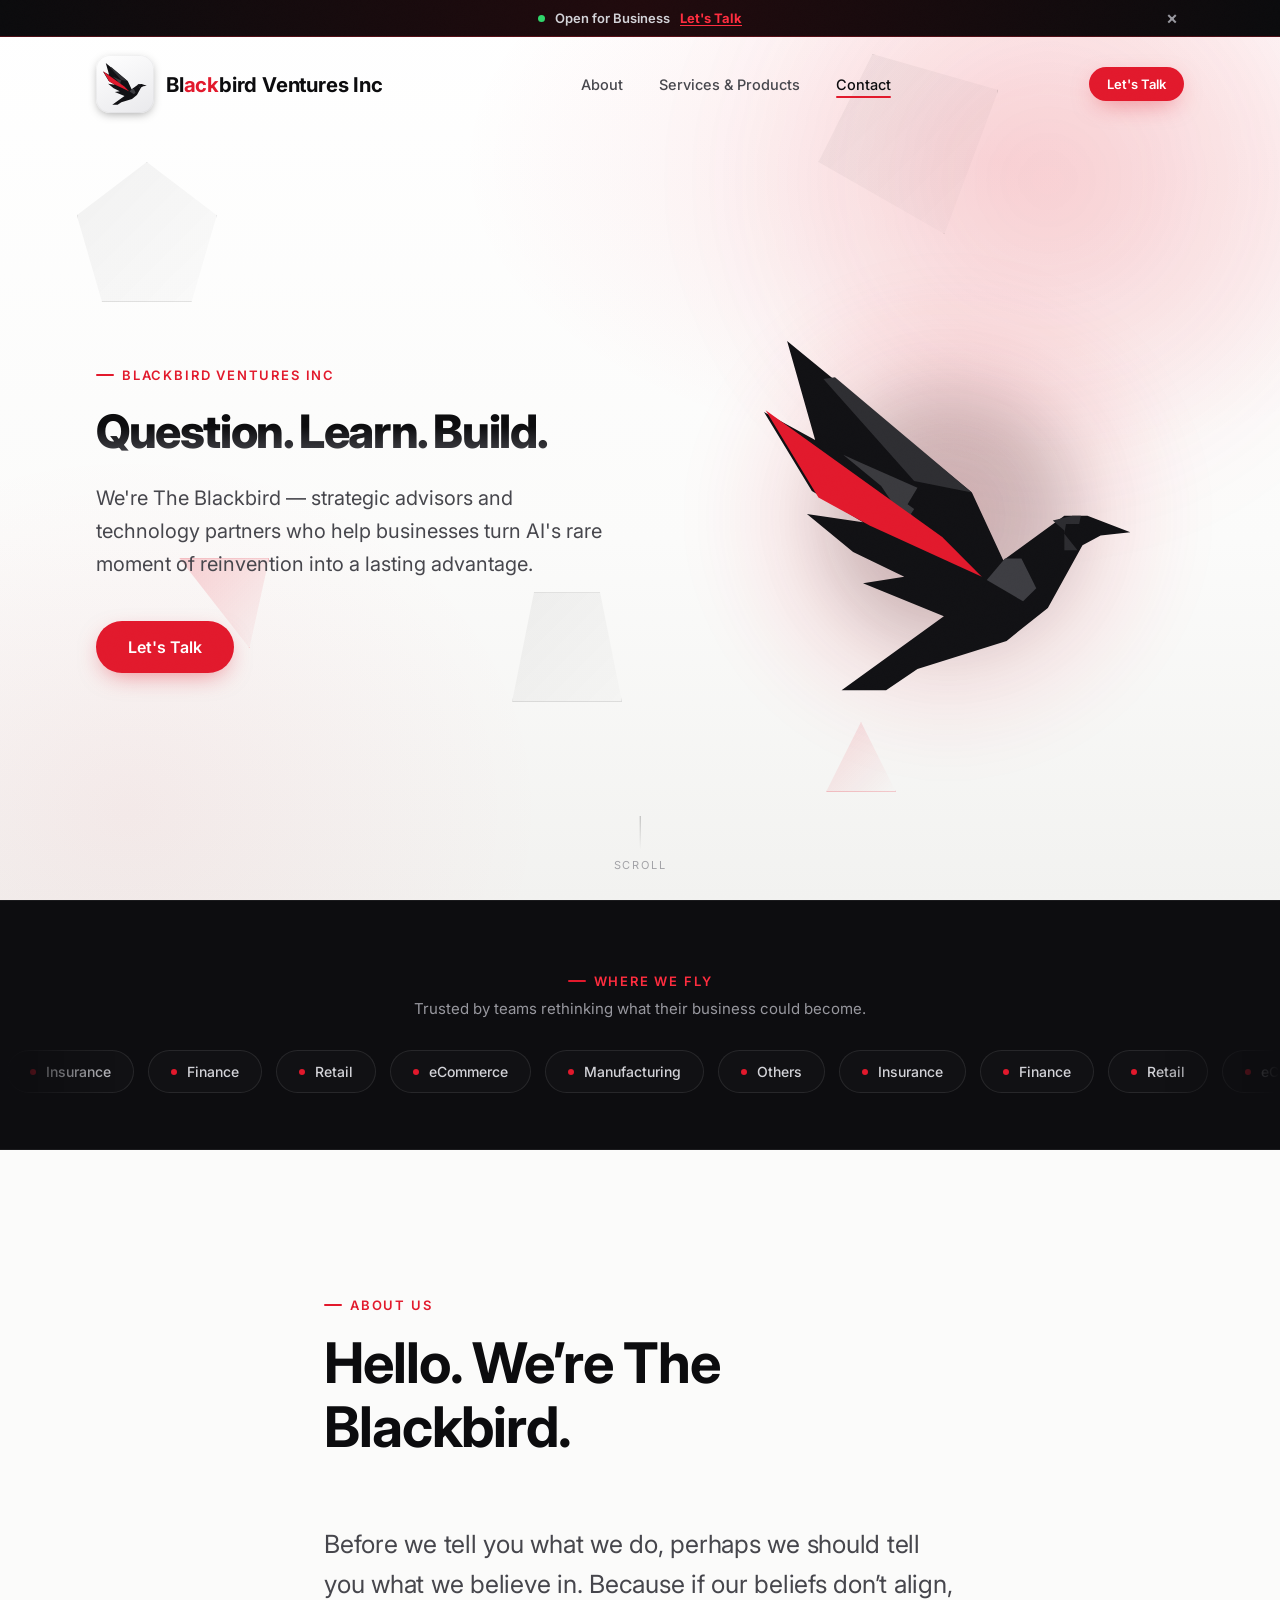
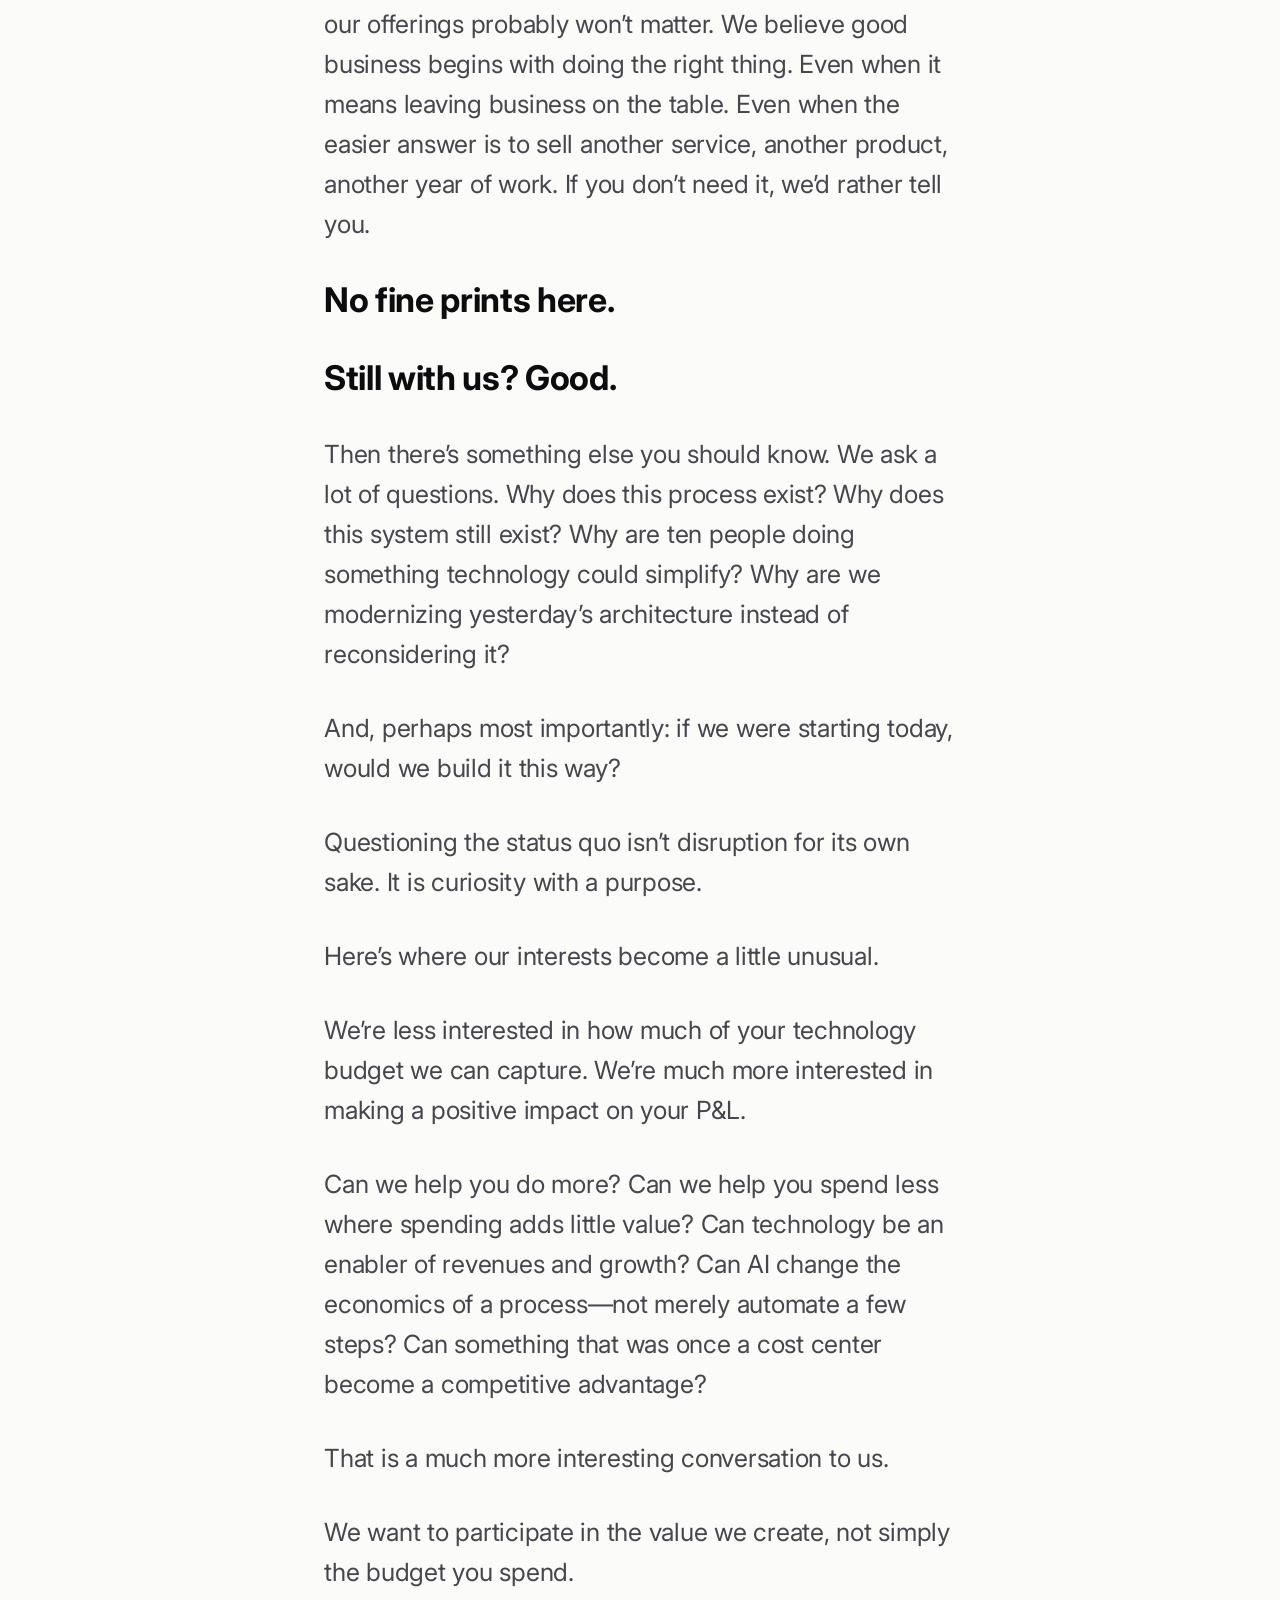
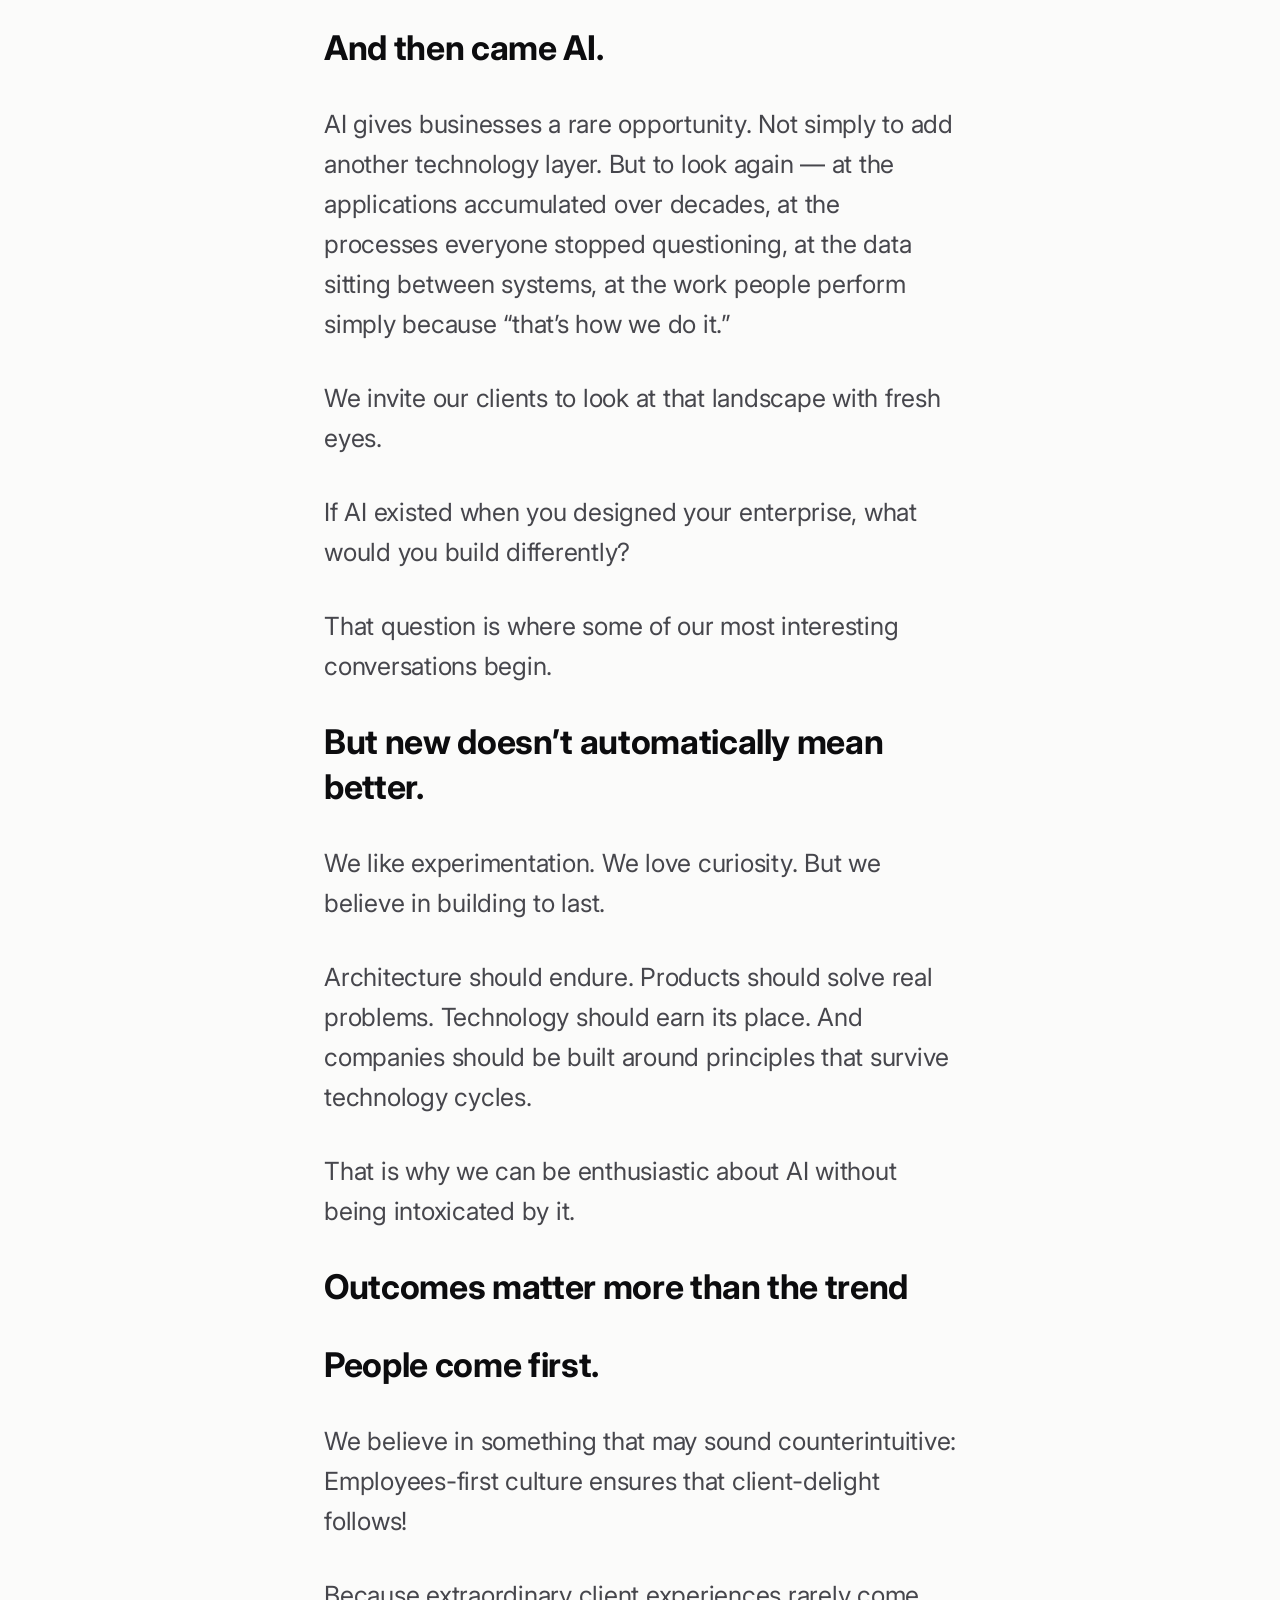
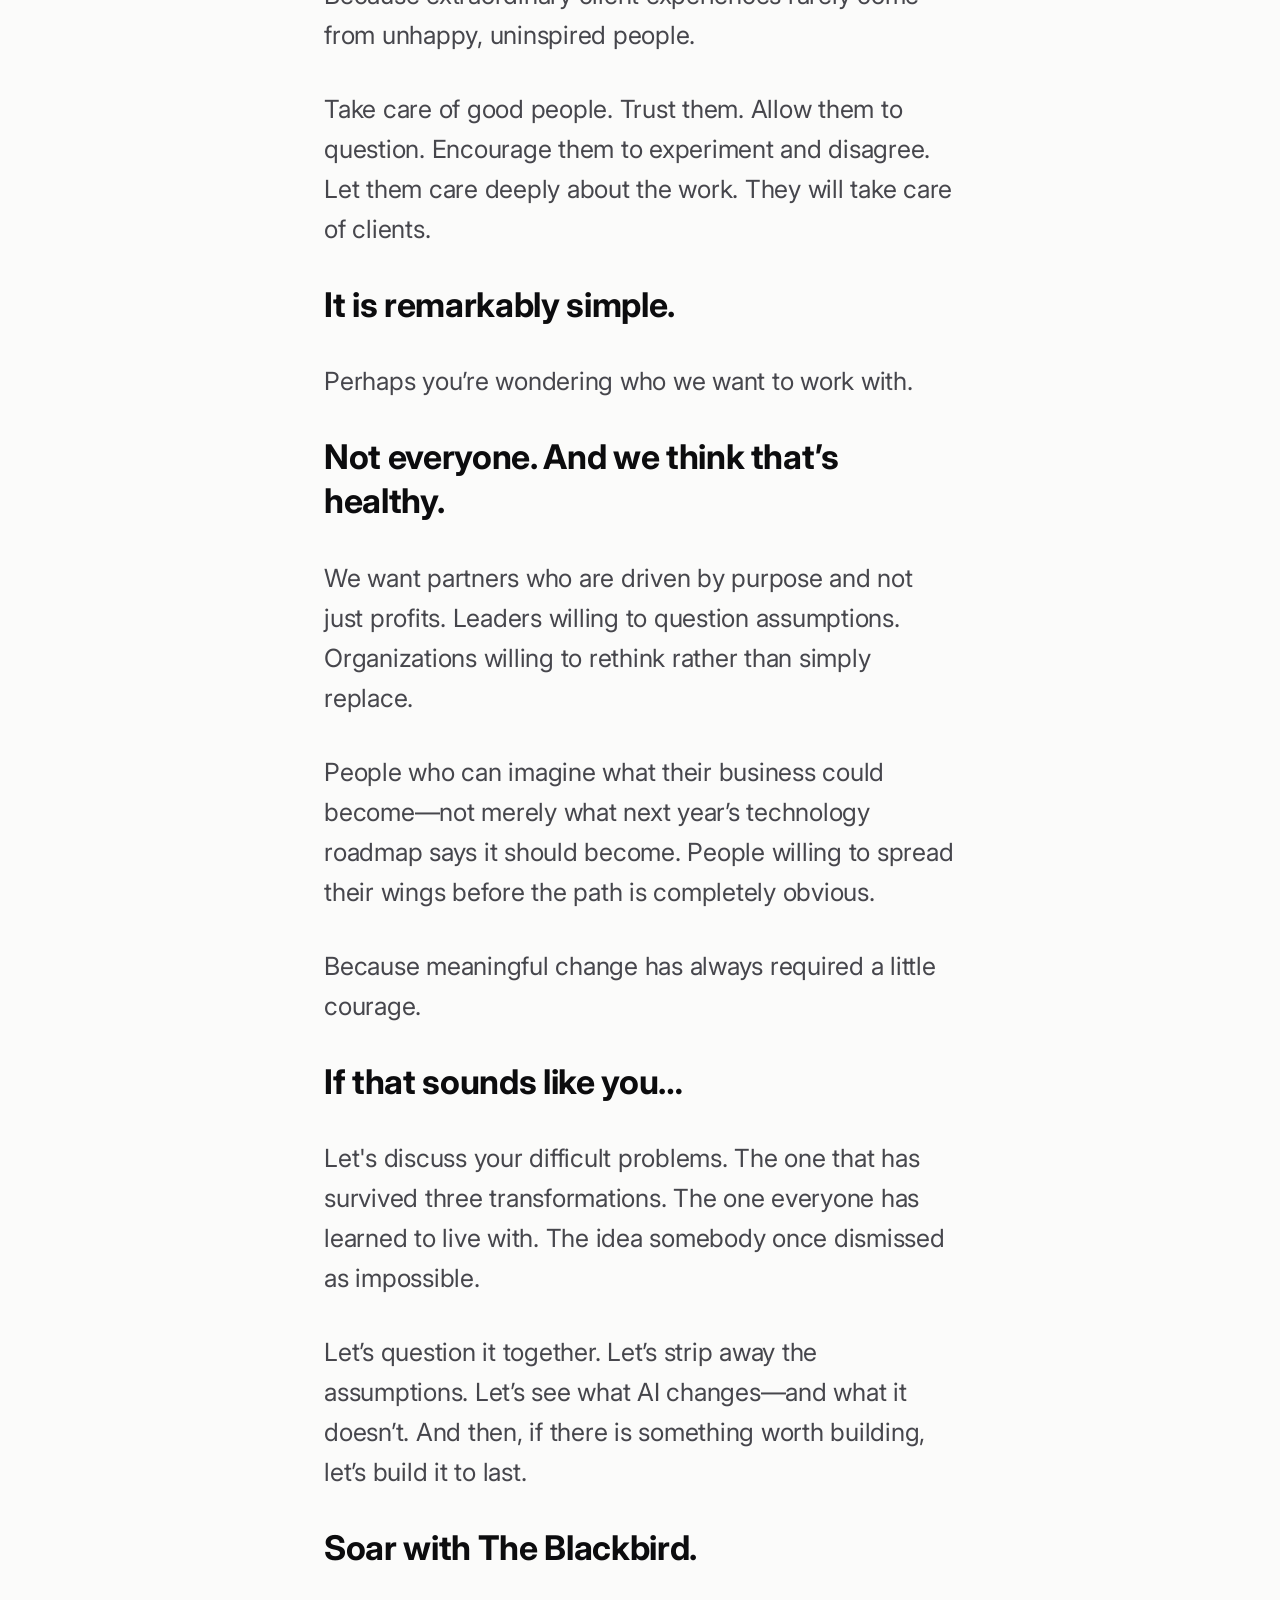
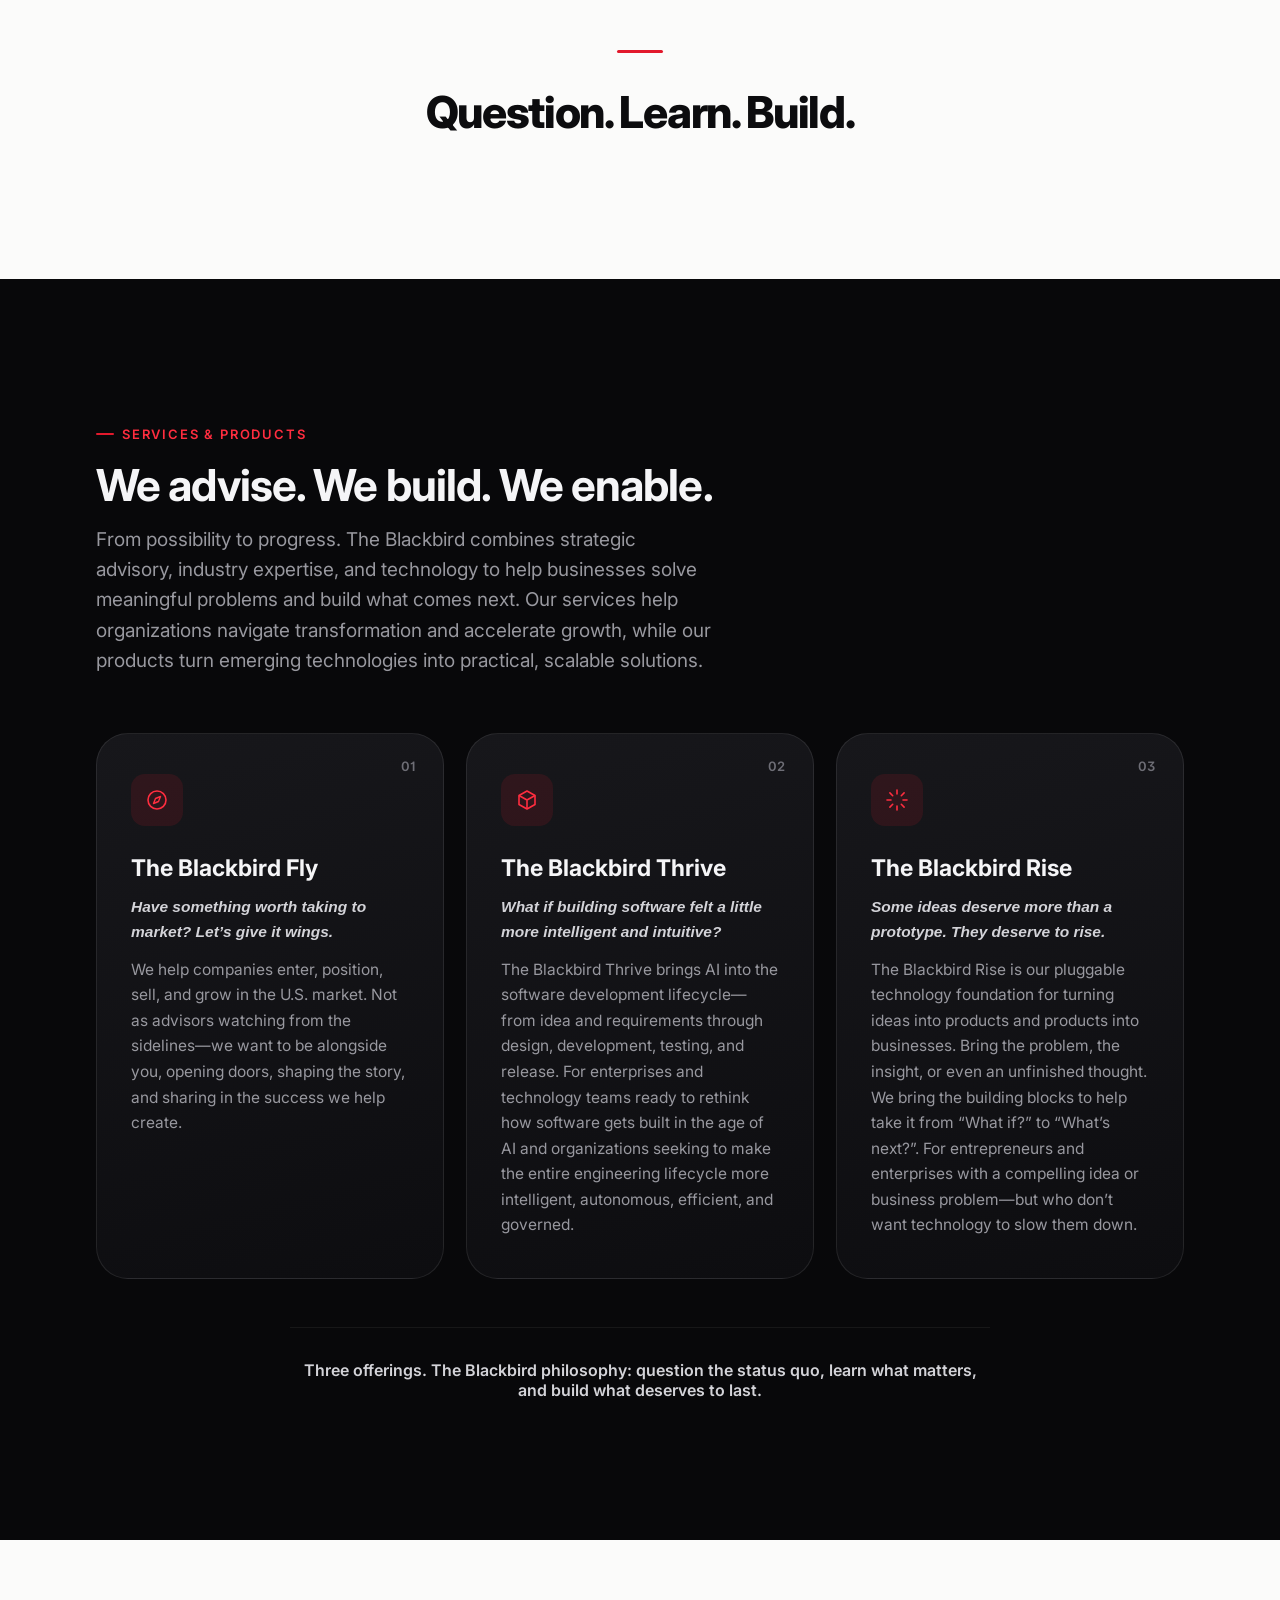
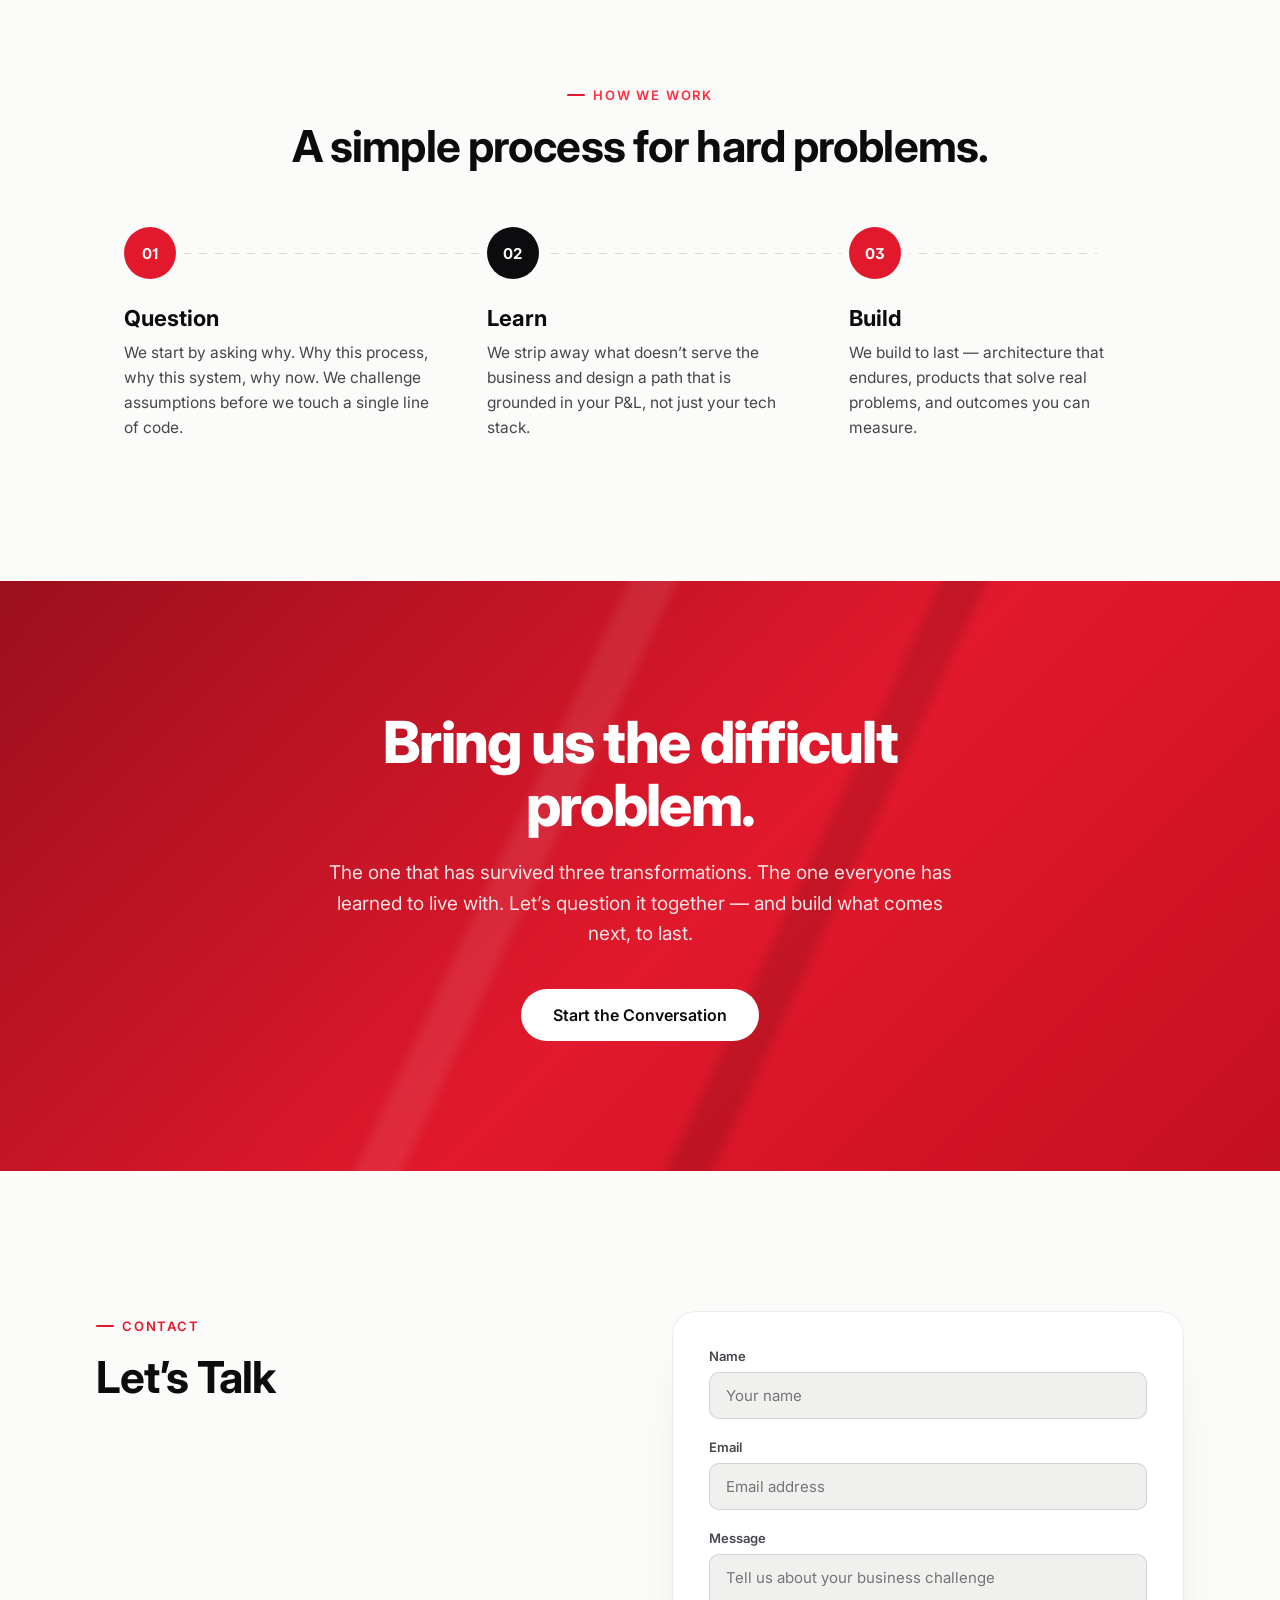
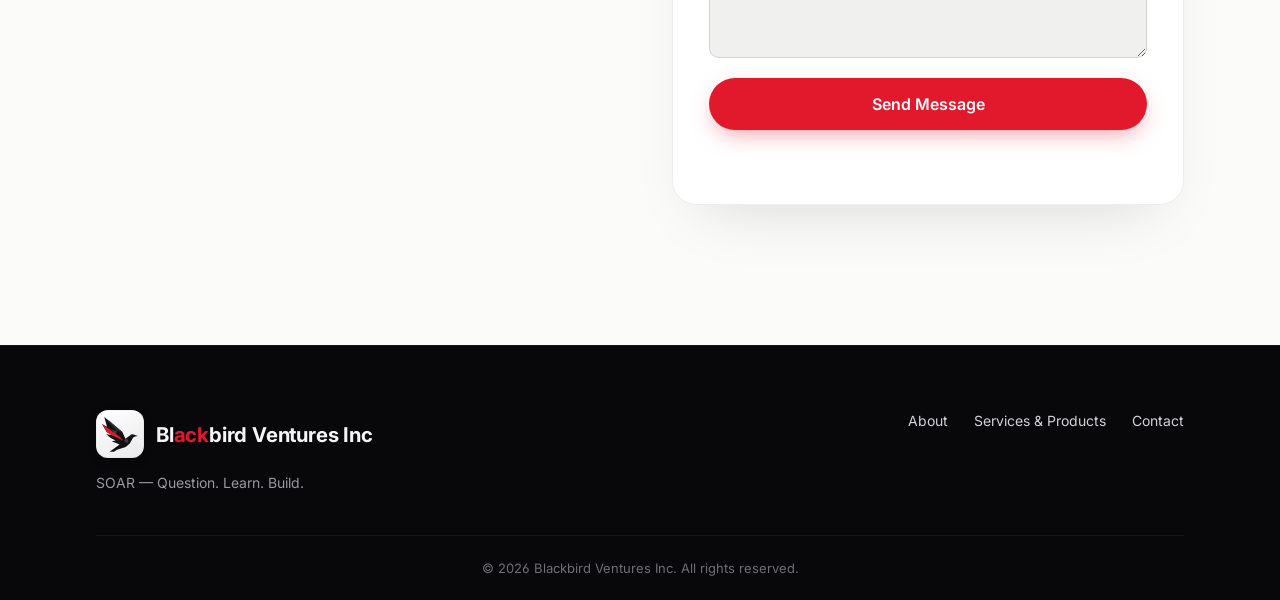
==== commit 1bf2d66d: "Few wordings updated" ====
--- a/index.html
+++ b/index.html
@@ -3,10 +3,10 @@
 <head>
 <meta charset="UTF-8" />
 <meta name="viewport" content="width=device-width, initial-scale=1.0" />
-<title>theblackbird.ai &mdash; Question. Learn. Build.</title>
+<title>Blackbird Ventures Inc &mdash; Question. Learn. Build.</title>
 <meta name="description" content="Blackbird combines strategic advisory, industry expertise, and technology to help businesses solve meaningful problems and build what comes next." />
 <meta name="theme-color" content="#fbfbfa" />
-<meta property="og:title" content="theblackbird.ai — Question. Learn. Build." />
+<meta property="og:title" content="Blackbird Ventures Inc — Question. Learn. Build." />
 <meta property="og:description" content="Blackbird combines strategic advisory, industry expertise, and technology to help businesses solve meaningful problems and build what comes next." />
 <meta property="og:type" content="website" />
 <meta name="twitter:card" content="summary" />
@@ -40,7 +40,7 @@
       <span class="logo-chip">
         <img src="assets/logo-mark.svg" alt="" class="brand-mark" width="44" height="42" />
       </span>
-      <span class="brand-word">thebl<span class="accent">ack</span>bird<span class="brand-tld">.ai</span></span>
+      <span class="brand-word">Bl<span class="accent">ack</span>bird Ventures Inc</span>
     </a>
 
     <nav class="main-nav" aria-label="Primary">
@@ -76,10 +76,10 @@
 
     <div class="container hero-inner">
       <div class="hero-copy reveal">
-        <p class="eyebrow" data-bind="hero.eyebrow">theblackbird.ai</p>
+        <p class="eyebrow" data-bind="hero.eyebrow">Blackbird Ventures Inc</p>
         <h1 class="hero-heading" data-bind="hero.heading">Question. Learn. Build.</h1>
         <p class="hero-sub" data-bind="hero.subheading">
-          We're Blackbird &mdash; strategic advisors and technology partners who help
+          We're The Blackbird &mdash; strategic advisors and technology partners who help
           businesses turn AI's rare moment of reinvention into a lasting advantage.
         </p>
         <div class="hero-ctas">
@@ -117,7 +117,7 @@
   <section class="about" id="about">
     <div class="container about-inner">
       <p class="eyebrow" data-bind="about.eyebrow">About Us</p>
-      <h2 class="section-heading" data-bind="about.heading">Hello. We&rsquo;re Blackbird.</h2>
+      <h2 class="section-heading" data-bind="about.heading">Hello. We&rsquo;re The Blackbird.</h2>
       <div class="about-copy" id="about-copy"></div>
       <p class="about-closing" data-bind="about.closingLine">Question. Learn. Build.</p>
     </div>
@@ -166,7 +166,7 @@
       </div>
 
       <form class="contact-form reveal" id="contact-form">
-        <input class="hp" type="text" name="_honey" tabindex="-1" autocomplete="off" aria-hidden="true" />
+        <input class="hp" type="checkbox" name="botcheck" tabindex="-1" autocomplete="off" aria-hidden="true" />
         <div class="field">
           <label for="cf-name">Name</label>
           <input type="text" id="cf-name" name="name" autocomplete="name" maxlength="120" required data-bind-attr="placeholder:contact.formNamePlaceholder" placeholder="Your name" />
@@ -197,14 +197,14 @@
         <span class="logo-chip logo-chip-sm">
           <img src="assets/logo-mark.svg" alt="" class="brand-mark" width="36" height="34" />
         </span>
-        <span class="brand-word">thebl<span class="accent">ack</span>bird<span class="brand-tld">.ai</span></span>
+        <span class="brand-word">Bl<span class="accent">ack</span>bird Ventures Inc</span>
       </a>
       <p class="footer-tagline"><span data-bind="footer.tagline">SOAR</span> &mdash; <span data-bind="footer.description">Question. Learn. Build.</span></p>
     </div>
     <ul class="footer-links" id="footer-links"></ul>
   </div>
   <div class="container">
-    <p class="footer-copyright" data-bind="footer.copyright">&copy; 2026 theblackbird.ai. All rights reserved.</p>
+    <p class="footer-copyright" data-bind="footer.copyright">&copy; 2026 Blackbird Ventures Inc. All rights reserved.</p>
   </div>
 </footer>
 
